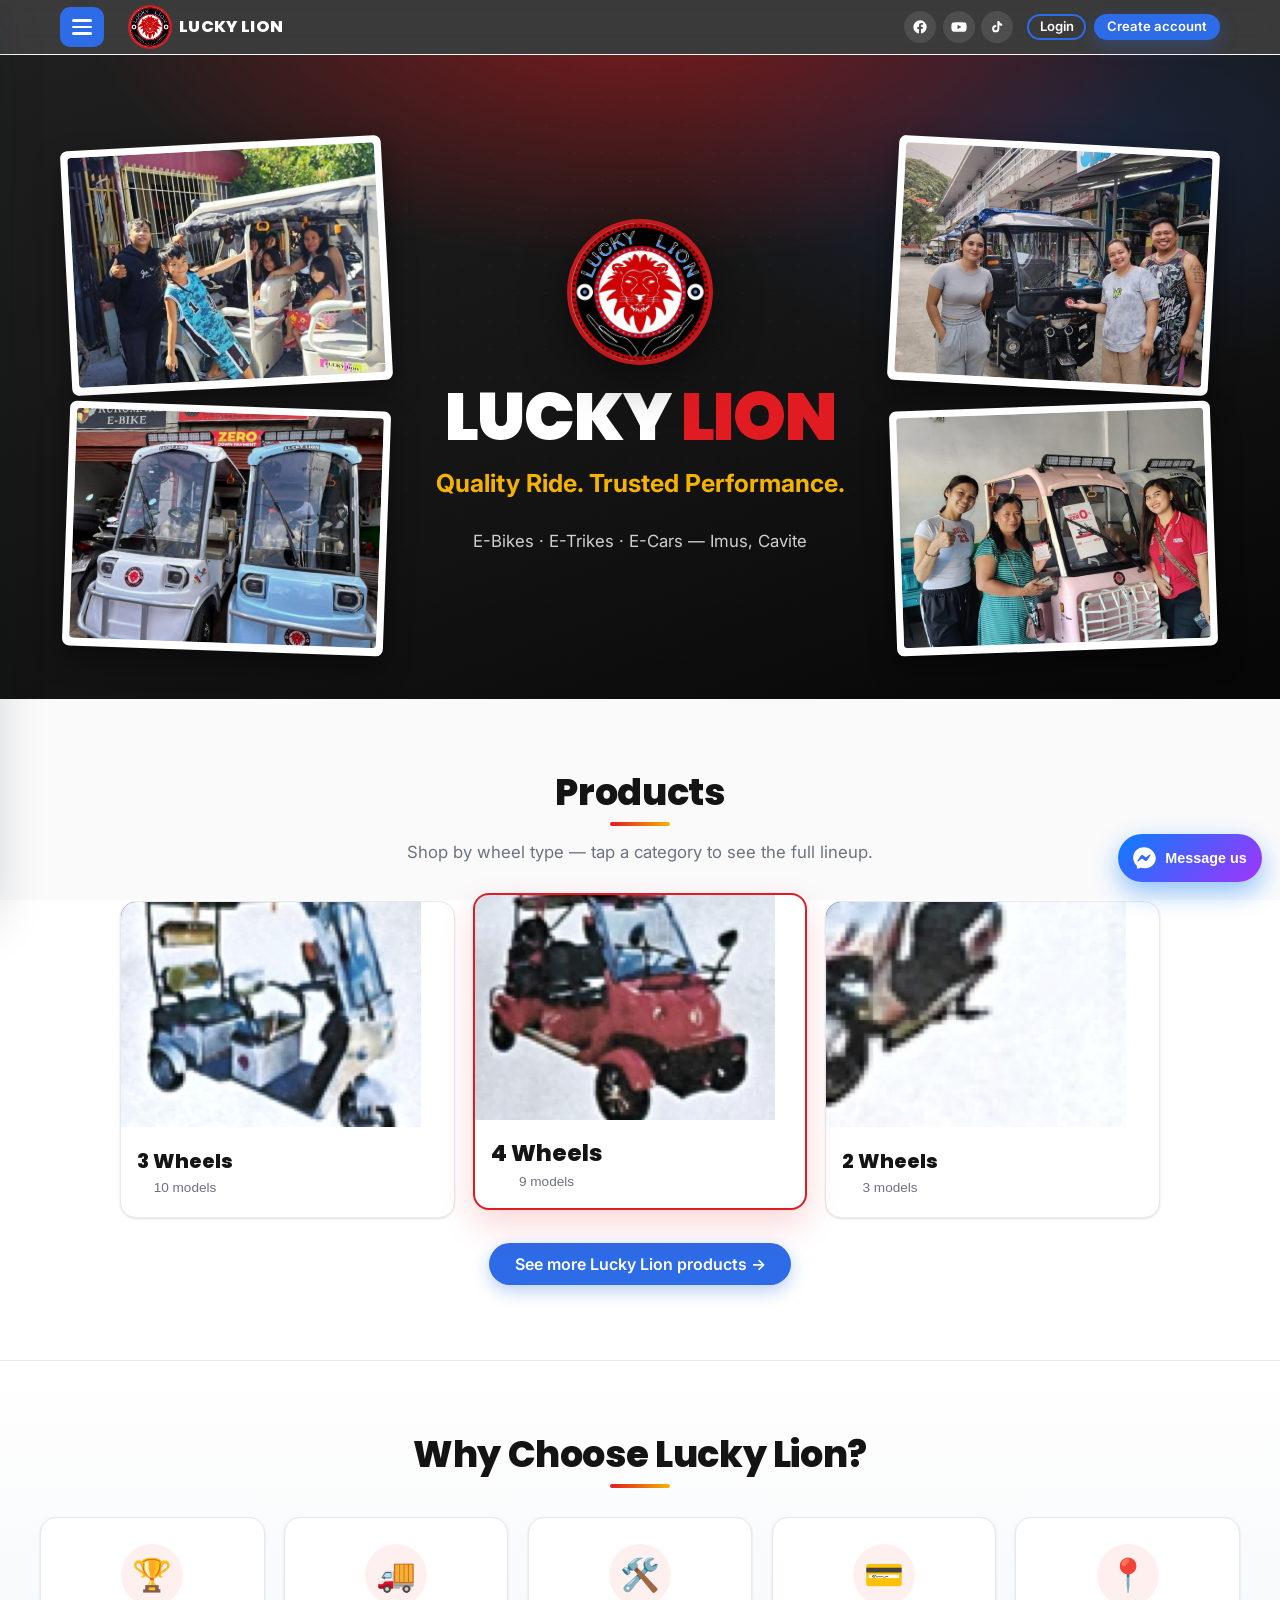
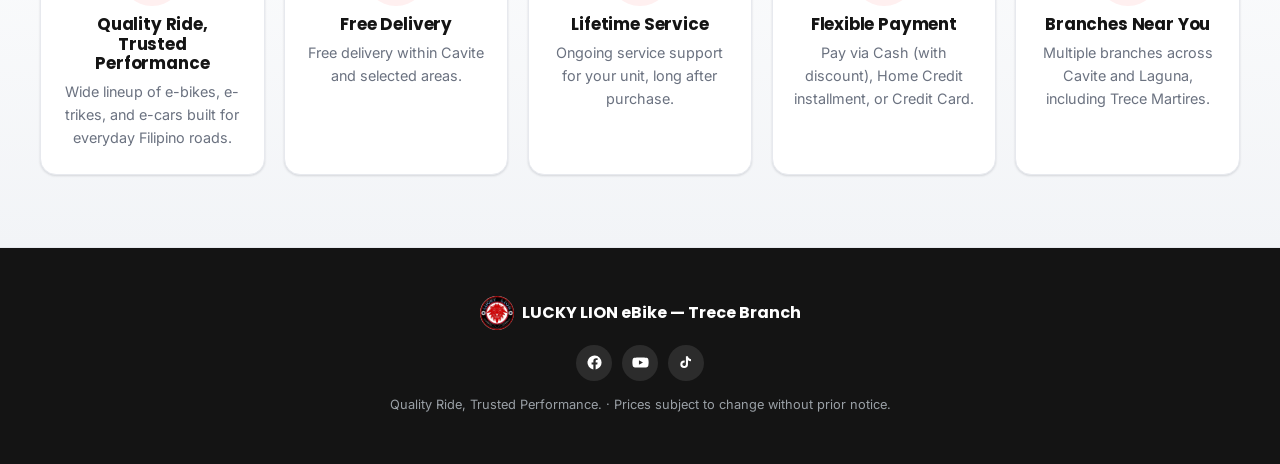
==== deploy/index.html @ f2bbac50 "Maintenance manual + palette recolor + repair calendar (post-2.0.2) Changes since v2.0.2: - Customer" ====
<!DOCTYPE html>
<html lang="en">
<head>
  <meta charset="UTF-8" />
  <meta name="viewport" content="width=device-width, initial-scale=1.0" />
  <title>Lucky Lion eBike</title>
  <meta name="description" content="Lucky Lion eBike — e-bikes, e-trikes, and e-cars across Cavite. Main branch: Buhay na Tubig, Imus. Quality Ride, Trusted Performance." />
  <meta name="theme-color" content="#141414" />
  <link rel="icon" href="assets/logo.jpg" />
  <link rel="preconnect" href="https://fonts.googleapis.com" />
  <link rel="preconnect" href="https://fonts.gstatic.com" crossorigin />
  <link href="https://fonts.googleapis.com/css2?family=Inter:wght@400;500;600;700&family=Poppins:wght@600;700;800;900&display=swap" rel="stylesheet" />
  <link rel="stylesheet" href="css/styles.css?v=20261108a" />
</head>
<body>
  <div id="themeDecor" aria-hidden="true"></div>

  <!-- sale/announcement ribbon — kept ABOVE the sticky header so it's never covered -->
  <div id="themeRibbon" class="theme-ribbon hidden" role="status"></div>

  <!-- ============ HEADER ============ -->
  <header class="site-header" id="siteHeader">
    <div class="header-inner">
      <!-- left: menu button opens the navigation sidebar (all nav + account live inside) -->
      <button class="hamburger drawer-btn" id="navDrawerBtn" aria-label="Open menu" aria-controls="publicDrawer" aria-expanded="false">
        <span></span><span></span><span></span>
        <span class="menu-badge hidden" id="memberMsgBadge" aria-hidden="true"></span>
      </button>

      <!-- brand -->
      <a href="#top" class="brand" aria-label="Lucky Lion home">
        <span class="logo-wrap"><img class="brand-mark" src="assets/logo.jpg" alt="Lucky Lion logo" /></span>
        <span class="brand-text" translate="no">LUCKY&nbsp;LION</span>
      </a>

      <!-- top-right: socials + (guest) Login/Create account + (member) bell + profile avatar -->
      <div class="nav-right">
        <div class="socials" id="hdrSocials"></div>
        <div class="hdr-auth guest-only" id="hdrAuth">
          <button class="btn btn-ghost btn-sm" id="loginBtn">Login</button>
          <button class="btn btn-primary btn-sm" id="signupBtn">Create account</button>
        </div>
        <div class="notif member-only" id="notifWrap">
          <button class="notif-btn" id="notifBell" aria-label="Notifications" aria-expanded="false">🔔<span class="notif-dot hidden" id="notifDot"></span></button>
          <div class="notif-panel hidden" id="notifPanel">
            <div class="notif-head">Notifications</div>
            <div class="notif-list" id="notifList"></div>
          </div>
        </div>
        <!-- customer profile avatar (shown when logged in) → My Profile / Log out -->
        <div class="member-menu member-only" id="memberAvatarMenu">
          <button class="avatar-btn" id="memberAvatarBtn" aria-label="Account menu" aria-expanded="false"><span class="avatar avatar-ph" id="memberAvatarImg">U</span></button>
          <div class="dropdown hidden" id="memberAvatarDropdown">
            <div class="dropdown-head" id="memberAvatarName">Member</div>
            <button data-panel="profile" id="avatarProfileBtn">🪪 My Profile</button>
            <button class="danger" id="logoutBtn">⏻ Log out</button>
          </div>
        </div>
      </div>
    </div>
  </header>

  <!-- ============ LEFT NAVIGATION SIDEBAR (all navigation lives here) ============ -->
  <div class="drawer-scrim hidden" id="publicScrim"></div>
  <aside class="drawer" id="publicDrawer" aria-label="Site menu" aria-hidden="true">
    <div class="drawer-top">
      <div class="drawer-user">
        <span class="logo-wrap"><img class="brand-mark" src="assets/logo.jpg" alt="" /></span>
        <div class="drawer-user-txt">
          <strong id="memberName">Lucky Lion</strong>
          <span id="drawerTagline">Quality Ride, Trusted Performance.</span>
        </div>
      </div>
      <button class="drawer-close" id="publicDrawerClose" aria-label="Close menu">Close</button>
    </div>
    <nav class="drawer-nav" aria-label="Site sections">
      <div class="drawer-group">Browse</div>
      <a class="drawer-link drawer-navlink" href="#store"><span class="di">🛒</span>Products</a>
      <a class="drawer-link drawer-navlink" data-cat="4-wheels" href="#products"><span class="di">🚗</span>4 Wheels</a>
      <a class="drawer-link drawer-navlink" data-cat="3-wheels" href="#products"><span class="di">🛺</span>3 Wheels</a>
      <a class="drawer-link drawer-navlink" data-cat="2-wheels" href="#products"><span class="di">🏍️</span>2 Wheels</a>
      <a class="drawer-link drawer-navlink" href="#about"><span class="di">ℹ️</span>About</a>
      <a class="drawer-link drawer-navlink" href="#location"><span class="di">📍</span>Location</a>

      <!-- shown when logged IN -->
      <div class="drawer-group member-only">My account</div>
      <button class="drawer-link member-only" id="memberDashBtn"><span class="di">🏠</span>Dashboard</button>
      <button class="drawer-link member-only" data-panel="profile"><span class="di">🪪</span>Profile</button>
      <button class="drawer-link member-only" data-panel="ebikes"><span class="di">🛵</span>My E-Bikes</button>
      <button class="drawer-link member-only" data-panel="messages"><span class="di">💬</span>Messages<span class="di-badge hidden" id="memberMsgBadge2"></span></button>
      <button class="drawer-link member-only" data-panel="maintenance"><span class="di">🔧</span>Maintenance</button>
      <button class="drawer-link member-only" data-panel="tips"><span class="di">💡</span>Tips</button>
      <button class="drawer-link member-only" data-panel="roadrules"><span class="di">🛑</span>Road Rules</button>
      <button class="drawer-link member-only" data-panel="schedule"><span class="di">🗓️</span>Schedule Repair</button>
    </nav>
  </aside>

  <main id="top">
    <!-- ============ HERO ============ -->
    <section class="hero" id="hero">
      <div class="hero-grid">
        <!-- left photo stack (desktop) -->
        <div class="hero-photos left" id="heroLeft" aria-hidden="true"></div>

        <div class="hero-center">
          <span class="logo-wrap hero-logo-wrap"><img class="hero-mark" src="assets/logo.jpg" alt="Lucky Lion eBike" /></span>
          <h1 class="hero-title" translate="no">LUCKY <span>LION</span></h1>
          <p class="hero-tagline" id="heroTagline">Quality Ride. Trusted Performance.</p>
          <p class="hero-sub">E-Bikes · E-Trikes · E-Cars — Imus, Cavite</p>
          <!-- single rotating photo (mobile only) -->
          <div class="hero-photos-mobile" id="heroMobile" aria-hidden="true"></div>
        </div>

        <!-- right photo stack (desktop) -->
        <div class="hero-photos right" id="heroRight" aria-hidden="true"></div>
      </div>
    </section>

    <!-- ============ STORE (homepage: 3 category tiles + see-more) ============ -->
    <section class="section" id="store">
      <h2 class="section-title">Products</h2>
      <p class="section-lead">Shop by wheel type — tap a category to see the full lineup.</p>
      <div id="storeGroups"><!-- 3 category tiles + See more, filled by app.js --></div>
    </section>

    <!-- ============ PRODUCTS LISTING (in-page page at #products) ============ -->
    <section class="section" id="productsView">
      <button class="view-back" id="productsBack" type="button"><span aria-hidden="true">←</span> Back to home</button>
      <h2 class="section-title">Our Products</h2>
      <p class="section-lead">The full Lucky Lion lineup. Tap any unit for photos, colours, and specs.</p>
      <div class="products-tabs" id="productsTabs"><!-- category tabs, filled by app.js --></div>
      <div id="productsGrid"><!-- filled by app.js --></div>
    </section>

    <!-- ============ PRODUCT DETAIL (dedicated per-unit page at #product/<id>) ============ -->
    <section class="section" id="productDetail">
      <button class="view-back" id="productDetailBack" type="button"><span aria-hidden="true">←</span> Back to products</button>
      <div id="productDetailBody"><!-- filled by app.js --></div>
    </section>

    <!-- ============ CUSTOMER DASHBOARD (in-page "page" at #account) ============ -->
    <section class="section" id="accountView">
      <button class="view-back" id="accountBack" type="button"><span aria-hidden="true">←</span> Browse products</button>
      <div id="accountBody"><!-- filled by app.js --></div>
    </section>

    <!-- ============ WHY CHOOSE US ============ -->
    <section class="section section-alt" id="why">
      <h2 class="section-title" id="whyHeading">Why Choose Lucky Lion?</h2>
      <div class="why-grid" id="whyGrid"><!-- filled by app.js --></div>
    </section>

    <!-- ============ ABOUT (in-page "page" at #about) ============ -->
    <section class="section" id="about">
      <button class="view-back" id="aboutBack" type="button"><span aria-hidden="true">←</span> Back to home</button>
      <h2 class="section-title" id="aboutHeading">About Lucky Lion eBike</h2>
      <p class="about-body" id="aboutBody"></p>
      <figure class="award">
        <img src="assets/about/award-world-class.jpg"
             alt="Lucky Lion receiving the World Class Philippines Award for Best E-Bike Marketing Company (2022): a gold trophy, achiever medal, and framed certificate."
             loading="lazy" />
        <figcaption>
          <span class="award-badge">🏆 Award-winning</span>
          <strong>World Class Philippines — Best E-Bike Marketing Company</strong>
          <span>Conferred to Lucky Lion by The World Class Philippines Awards Council at Okada Manila on 14 December 2022 — recognizing our success and achievements in the e-bike industry.</span>
        </figcaption>
      </figure>
    </section>

    <!-- ============ LOCATION (in-page "page" at #location) ============ -->
    <section class="section section-alt" id="location">
      <button class="view-back" id="locationBack" type="button"><span aria-hidden="true">←</span> Back to home</button>
      <h2 class="section-title">Our Locations</h2>
      <p class="section-lead">Visit any Lucky Lion branch across Cavite. Tap Call or Get directions for the branch nearest you.</p>
      <div id="locationList"><!-- filled by app.js --></div>
    </section>
  </main>

  <!-- ============ FOOTER ============ -->
  <footer class="site-footer">
    <div class="brand small" translate="no"><img src="assets/logo.jpg" alt="" /> LUCKY LION eBike — Trece Branch</div>
    <div class="footer-socials" id="footerSocials"></div>
    <p class="foot-note">Quality Ride, Trusted Performance. · Prices subject to change without prior notice.</p>
  </footer>

  <!-- floating Messenger button — opens an upward branch picker -->
  <div class="fab-msg-wrap" id="fabMsgWrap">
    <div class="fab-msg-menu hidden" id="fabMsgMenu" role="menu" aria-label="Message a branch">
      <div class="fab-msg-head">Message a branch</div>
      <div class="fab-msg-list" id="fabMsgList"><!-- filled by app.js --></div>
    </div>
    <button class="fab-messenger" id="fabMessenger" type="button" aria-haspopup="true" aria-expanded="false" aria-label="Message us on Messenger">
      <svg viewBox="0 0 24 24" aria-hidden="true"><path d="M12 2C6.36 2 2 6.13 2 11.7c0 2.91 1.19 5.44 3.14 7.19.16.14.26.35.27.57l.05 1.78c.02.57.6.94 1.12.71l1.99-.88c.17-.07.36-.09.54-.04 1.19.33 2.46.48 3.8.42 5.64 0 10-4.13 10-9.7C22 6.13 17.64 2 12 2Zm6 7.46-2.93 4.66c-.47.74-1.47.93-2.18.4l-2.33-1.75a.6.6 0 0 0-.72 0l-3.15 2.39c-.42.32-.97-.18-.69-.63l2.93-4.66c.47-.74 1.47-.93 2.18-.4l2.33 1.75c.21.16.51.16.72 0l3.15-2.39c.42-.32.97.18.69.63Z"/></svg>
      <span>Message us</span>
    </button>
  </div>

  <!-- ============ MODALS ============ -->
  <!-- login -->
  <div class="modal-backdrop hidden" id="loginModal">
    <div class="modal modal-sm" role="dialog" aria-modal="true">
      <button class="modal-close" data-close>&times;</button>
      <h3 class="modal-title">Member Login</h3>
      <p class="modal-note">New here? <a href="#" id="toSignupLink" class="link">Create an account</a>.</p>
      <form id="loginForm" class="form">
        <label>Username <input type="text" id="loginUser" autocomplete="username" required /></label>
        <label>Password <input type="password" id="loginPass" autocomplete="current-password" required /></label>
        <label class="checkbox chk-show"><input type="checkbox" id="loginShowPass" /> Show password</label>
        <div class="form-row">
          <label class="checkbox"><input type="checkbox" id="loginRemember" /> Remember me</label>
          <a href="#" id="forgotLink" class="link">Forgot password?</a>
        </div>
        <p class="form-error hidden" id="loginError"></p>
        <button type="submit" class="btn btn-primary full">Login</button>
      </form>
      <p class="demo-hint">Demo — customer: <code>user / user123</code> · staff: <code>staff / staff123</code> · admin: <code>admin / admin123</code></p>
    </div>
  </div>

  <!-- contact number picker -->
  <div class="modal-backdrop hidden" id="contactModal">
    <div class="modal modal-sm" role="dialog" aria-modal="true">
      <button class="modal-close" data-close>&times;</button>
      <h3 class="modal-title">📞 Contact Lucky Lion</h3>
      <p class="modal-note">Choose the line for your concern.</p>
      <div id="contactPickList" class="pick-list"></div>
    </div>
  </div>

  <!-- create account -->
  <div class="modal-backdrop hidden" id="signupModal">
    <div class="modal modal-sm" role="dialog" aria-modal="true">
      <button class="modal-close" data-close>&times;</button>
      <h3 class="modal-title">Create your account</h3>
      <p class="modal-note">Join to book repairs, track your e-bikes, and message the branch directly.</p>
      <form id="signupForm" class="form">
        <label>Full name <input name="name" autocomplete="name" required /></label>
        <label>Username <input name="username" autocomplete="username" required /></label>
        <label>Password <input name="password" type="password" autocomplete="new-password" required minlength="4" /></label>
        <label class="checkbox chk-show"><input type="checkbox" id="signupShowPass" /> Show password</label>
        <div class="grid2">
          <label>Phone <input name="phone" autocomplete="tel" /></label>
          <label>Email <input name="email" type="email" autocomplete="email" /></label>
        </div>
        <label>Address <input name="address" autocomplete="street-address" /></label>
        <label>Nearest branch <select name="branch" id="signupBranch" required>
          <option value="" selected disabled>— choose the branch nearest you —</option>
        </select></label>
        <p class="form-error hidden" id="signupError"></p>
        <button type="submit" class="btn btn-primary full">Create account</button>
      </form>
      <p class="demo-hint">Already have an account? <a href="#" id="toLoginLink" class="link">Log in</a></p>
    </div>
  </div>

  <!-- member panel (profile/etc.) -->
  <div class="modal-backdrop hidden" id="panelModal">
    <div class="modal" role="dialog" aria-modal="true">
      <button class="modal-close" data-close>&times;</button>
      <div id="panelBody"></div>
    </div>
  </div>

  <script src="js/config.js?v=20260827a"></script>
  <script src="js/branches.js?v=20260917g"></script>
  <script src="js/themes.js?v=20260827a"></script>
  <script src="js/store.js?v=20260827a"></script>
  <script src="js/api.js?v=20261012c"></script>
  <script src="js/app.js?v=20261108a"></script>
</body>
</html>
---- deploy/css/styles.css ----
/* ===========================================================
   Lucky Lion eBike — modern theme
   Palette from the real logo: red #E11B22 · black #141414 · blue #2E6BE6
   Fully responsive (mobile / tablet / desktop). Vanilla CSS, no build step.
   =========================================================== */
:root {
  --red: #e11b22;
  --red-dark: #b3141b;
  --red-soft: #fff0f0;
  /* blue (from the logo) = everyday interaction: secondary buttons, hovers, selected
     states, focus. Red stays for the brand, primary CTAs, SALE badges and destructive actions. */
  --accent: #2e6be6;
  --accent-dark: #1d52c4;
  --accent-soft: #eef3fe;
  --ink: #141414;
  --ink-2: #3a3a3a;
  --blue: #2e6be6;
  --gold: #f5b301;
  --paper: #ffffff;
  --bg: #fafafb;
  --mist: #f2f4f7;
  --line: #e7e9ee;
  --muted: #6b7280;

  --shadow-sm: 0 1px 2px rgba(16, 24, 40, .06), 0 1px 3px rgba(16, 24, 40, .08);
  --shadow: 0 8px 24px rgba(16, 24, 40, .10);
  --shadow-lg: 0 20px 48px rgba(16, 24, 40, .18);
  --ring: 0 0 0 3px rgba(46, 107, 230, .25);

  --r-sm: 10px; --r: 16px; --r-lg: 22px; --r-pill: 999px;
  --maxw: 1200px;
  --header-h: 54px;
  --font-body: "Inter", system-ui, -apple-system, "Segoe UI", Roboto, Arial, sans-serif;
  --font-head: "Poppins", var(--font-body);
  --ease: cubic-bezier(.4, 0, .2, 1);
}

* { box-sizing: border-box; }
html { scroll-behavior: smooth; scroll-padding-top: calc(var(--header-h) + 12px); -webkit-text-size-adjust: 100%; overflow-x: hidden; }
body {
  margin: 0; font-family: var(--font-body); color: var(--ink); background: transparent;
  line-height: 1.6; -webkit-font-smoothing: antialiased; overflow-x: hidden;
}
#themeDecor { position: fixed; inset: 0; z-index: -1; background: var(--bg); pointer-events: none; }
h1, h2, h3, h4 { font-family: var(--font-head); line-height: 1.15; margin: 0; letter-spacing: -.01em; }
a { color: inherit; text-decoration: none; }
img { max-width: 100%; display: block; }
.hidden { display: none !important; }
::selection { background: var(--red); color: #fff; }
/* hide scrollbars (removes the scrollbar "line" some mobile browsers overlay) */
html { scrollbar-width: none; -ms-overflow-style: none; }
::-webkit-scrollbar { width: 0; height: 0; background: transparent; }

/* ---------- buttons ---------- */
.btn {
  cursor: pointer; border: 0; border-radius: var(--r-pill);
  padding: .62rem 1.25rem; font-family: var(--font-body); font-weight: 600; font-size: .92rem;
  display: inline-flex; align-items: center; gap: .45rem; line-height: 1;
  transition: transform .12s var(--ease), box-shadow .18s var(--ease), background .18s var(--ease), color .18s var(--ease);
  white-space: nowrap;
}
.btn:active { transform: translateY(1px) scale(.99); }
.btn-primary { background: var(--accent); color: #fff; box-shadow: 0 6px 18px rgba(46, 107, 230, .32); }
.btn-primary:hover { background: var(--accent-dark); box-shadow: 0 10px 26px rgba(46, 107, 230, .4); transform: translateY(-1px); }
.btn-login { background: #fff; color: var(--ink); box-shadow: var(--shadow-sm); }
.btn-login:hover { background: #f3f4f6; }
.btn-ghost { background: transparent; color: var(--accent); box-shadow: inset 0 0 0 2px var(--accent); }
.btn-ghost:hover { background: var(--accent); color: #fff; }
.btn.full { width: 100%; justify-content: center; }
.btn-sm { padding: .38rem .8rem; font-size: .82rem; }
:focus-visible { outline: none; box-shadow: var(--ring); border-radius: 8px; }

/* ===========================================================
   HEADER
   =========================================================== */
.site-header {
  position: sticky; top: 0; z-index: 60;
  color: #fff; border-bottom: 1px solid rgba(255, 255, 255, .08);
}
/* Glass (tint + blur) lives on a pseudo-element, NOT on .site-header itself:
   a backdrop-filter on the header would make it the containing block for the
   fixed mobile account drawer, collapsing it to ~0 height. */
.site-header::before {
  content: ""; position: absolute; inset: 0; z-index: -1;
  background: rgba(17, 17, 17, .82);
  -webkit-backdrop-filter: saturate(160%) blur(12px);
  backdrop-filter: saturate(160%) blur(12px);
}
.header-inner {
  max-width: var(--maxw); margin: 0 auto; min-height: var(--header-h);
  display: flex; align-items: center; gap: 1.6rem;
  padding: 5px 1.25rem;
}
.nav-toggle {
  display: none; width: 42px; height: 40px; border: 0; border-radius: var(--r-sm);
  background: rgba(255, 255, 255, .1); cursor: pointer; padding: 0 11px; gap: 5px;
  flex-direction: column; align-items: center; justify-content: center;
}
.nav-toggle span { display: block; width: 20px; height: 2px; background: #fff; border-radius: 2px; transition: .25s var(--ease); }
.nav-toggle[aria-expanded="true"] span:nth-child(1) { transform: translateY(7px) rotate(45deg); }
.nav-toggle[aria-expanded="true"] span:nth-child(2) { opacity: 0; }
.nav-toggle[aria-expanded="true"] span:nth-child(3) { transform: translateY(-7px) rotate(-45deg); }

.nav-left { display: flex; gap: 1.5rem; align-items: center; flex: 1; justify-content: space-evenly; }
.nav-link {
  font-weight: 500; font-size: .94rem; color: #e5e7eb; padding: .35rem .15rem; position: relative;
}
.nav-link::after {
  content: ""; position: absolute; left: 0; right: 0; bottom: -2px; height: 2px;
  background: var(--accent); border-radius: 2px; transform: scaleX(0); transform-origin: left; transition: transform .2s var(--ease);
}
.nav-link:hover { color: #fff; }
.nav-link:hover::after { transform: scaleX(1); }
/* Store dropdown (desktop hover) */
.nav-item { position: relative; display: flex; align-items: center; }
.nav-caret { font-size: .7rem; opacity: .85; margin-left: .1rem; }
.nav-sub {
  position: absolute; top: 100%; left: -12px; min-width: 190px; z-index: 60;
  display: flex; flex-direction: column; gap: 2px; padding: .4rem;
  background: rgba(17, 17, 17, .98); -webkit-backdrop-filter: blur(12px); backdrop-filter: blur(12px);
  border: 1px solid rgba(255, 255, 255, .1); border-radius: 12px; box-shadow: var(--shadow-lg);
  opacity: 0; visibility: hidden; transform: translateY(6px); transition: opacity .18s var(--ease), transform .18s var(--ease);
}
.nav-item.has-sub:hover .nav-sub, .nav-item.has-sub:focus-within .nav-sub { opacity: 1; visibility: visible; transform: translateY(0); }
.nav-sublink { color: #e5e7eb; padding: .5rem .7rem; border-radius: 8px; font-size: .9rem; font-weight: 500; white-space: nowrap; }
.nav-sublink:hover { background: rgba(255, 255, 255, .09); color: #fff; }
.wheel-group { scroll-margin-top: 88px; }

.brand { display: flex; align-items: center; gap: .6rem; flex: none; }
.logo-wrap { position: relative; display: inline-block; line-height: 0; border-radius: 50%; }
.hero-logo-wrap { display: block; width: fit-content; margin: 0 auto 1.1rem; }
/* decorative bow sitting on top of the framed circle */
.theme-topper { position: absolute; top: -11px; left: 50%; transform: translateX(-50%); width: 28px; height: 18px; z-index: 4; pointer-events: none; filter: drop-shadow(0 1px 2px rgba(0, 0, 0, .35)); }
.theme-topper svg { display: block; width: 100%; height: 100%; }
.hero-logo-wrap .theme-topper { width: 54px; height: 34px; top: -20px; }
/* themed frame ring around the whole logo circle (only when a theme is active) */
body[data-theme] .logo-wrap { padding: 4px; box-shadow: 0 2px 10px rgba(0, 0, 0, .28); }
body[data-theme] .hero-logo-wrap { padding: 7px; }
body[data-theme] .brand-mark { box-shadow: 0 0 0 2px #fff; }
body[data-theme] .hero-mark { box-shadow: 0 0 0 3px #fff; }
body[data-theme="newyear"] .logo-wrap { background: repeating-conic-gradient(#1a2980 0 20deg, #26d0ce 20deg 40deg); }
body[data-theme="valentines"] .logo-wrap { background: repeating-conic-gradient(#e0245e 0 20deg, #ff9dc0 20deg 40deg); }
body[data-theme="easter"] .logo-wrap { background: conic-gradient(#a1c4fd, #c2e9fb, #e0c3fc, #ffd1e8, #a1c4fd); }
body[data-theme="summer"] .logo-wrap { background: repeating-conic-gradient(#ff8008 0 20deg, #ffd200 20deg 40deg); }
body[data-theme="mothers"] .logo-wrap { background: repeating-conic-gradient(#cc2b5e 0 20deg, #ff9a9e 20deg 40deg); }
body[data-theme="fathers"] .logo-wrap { background: repeating-conic-gradient(#283e51 0 20deg, #4b79a1 20deg 40deg); }
body[data-theme="backtoschool"] .logo-wrap { background: repeating-conic-gradient(#c0392b 0 20deg, #f5af19 20deg 40deg); }
body[data-theme="independence"] .logo-wrap { background: conic-gradient(#0038a8 0 33%, #ce1126 33% 66%, #fcd116 66% 100%); }
body[data-theme="halloween"] .logo-wrap { background: repeating-conic-gradient(#ff7518 0 18deg, #1a1a1a 18deg 36deg); }
body[data-theme="christmas"] .logo-wrap { background: repeating-conic-gradient(#c0392b 0 18deg, #fff 18deg 36deg, #146b3a 36deg 54deg, #fff 54deg 72deg); }
body[data-theme="yearend"] .logo-wrap { background: repeating-conic-gradient(#414345 0 20deg, #bdc3c7 20deg 40deg); }
.theme-ribbon { color: #fff; text-align: center; font-weight: 700; font-size: .85rem; padding: .5rem 1rem; letter-spacing: .3px; }

/* themed frame around the hero photo polaroids */
body[data-theme="newyear"] { --frame1: #1a2980; --frame2: #26d0ce; }
body[data-theme="valentines"] { --frame1: #e0245e; --frame2: #ff9dc0; }
body[data-theme="easter"] { --frame1: #8ec5fc; --frame2: #e0c3fc; }
body[data-theme="summer"] { --frame1: #ff8008; --frame2: #ffd200; }
body[data-theme="mothers"] { --frame1: #cc2b5e; --frame2: #ff9a9e; }
body[data-theme="fathers"] { --frame1: #283e51; --frame2: #4b79a1; }
body[data-theme="backtoschool"] { --frame1: #c0392b; --frame2: #f5af19; }
body[data-theme="independence"] { --frame1: #0038a8; --frame2: #ce1126; }
body[data-theme="halloween"] { --frame1: #ff7518; --frame2: #1a1a1a; }
body[data-theme="christmas"] { --frame1: #c0392b; --frame2: #146b3a; }
body[data-theme="yearend"] { --frame1: #414345; --frame2: #bdc3c7; }
body[data-theme] .polaroid { box-shadow: 0 0 0 3px var(--frame1, #fff), 0 0 0 6px var(--frame2, transparent), 0 12px 28px rgba(0, 0, 0, .4); }

/* falling festive particles in the hero */
.hero-fall { position: absolute; inset: 0; overflow: hidden; pointer-events: none; z-index: 0; }
.hero-fall span { position: absolute; top: -10%; animation: heroFall linear infinite; will-change: transform; }
@keyframes heroFall { to { transform: translateY(720px) rotate(360deg); } }
@media (prefers-reduced-motion: reduce) { .hero-fall { display: none; } }

/* bottom scenery silhouette (trees / palms) per theme, grounded on a soft snow glow */
.hero-silhouette { position: absolute; left: 0; right: 0; bottom: 0; height: clamp(90px, 13vh, 150px); background-repeat: repeat-x; background-position: bottom center; background-size: auto 100%; opacity: .32; pointer-events: none; z-index: 0; }
.hero-silhouette::after { content: ""; position: absolute; left: 0; right: 0; bottom: 0; height: 40%; background: linear-gradient(to top, rgba(255, 255, 255, .22), transparent); }
.brand-mark { width: 40px; height: 40px; border-radius: 50%; object-fit: cover; box-shadow: 0 0 0 2px rgba(225, 27, 34, .9); }
.brand-text { font-family: var(--font-head); font-weight: 800; letter-spacing: .3px; font-size: 1.02rem; display: flex; flex-direction: column; line-height: 1; }
.brand-text small { font-weight: 600; color: var(--red); letter-spacing: 3px; font-size: .6rem; margin-top: 2px; }

.nav-right { display: flex; align-items: center; gap: .85rem; margin-left: auto; }
.hdr-info { display: flex; flex-direction: row; align-items: center; gap: .95rem; font-size: .8rem; }
.hdr-info > * + *::before {
  content: ""; position: absolute; left: -.5rem; top: 50%; transform: translateY(-50%);
  width: 1px; height: 13px; background: rgba(255, 255, 255, .22);
}
.hdr-info > * { position: relative; }
.hdr-phone { font-weight: 700; color: #fff; white-space: nowrap; display: inline-flex; align-items: center; gap: .3rem; }
.hdr-phone svg { width: 13px; height: 13px; fill: currentColor; flex: none; }
.hdr-mini { color: #cbd5e1; white-space: nowrap; }
.hdr-mini:hover { color: #fff; }
.socials { display: flex; gap: .4rem; }
.socials a { width: 32px; height: 32px; border-radius: 50%; display: grid; place-items: center; background: rgba(255, 255, 255, .1); color: #fff; transition: .2s var(--ease); }
.socials a:hover { background: var(--accent); transform: translateY(-2px); }
.socials svg { width: 16px; height: 16px; fill: currentColor; }

/* member menu */
.member-menu, .guest-menu { position: relative; }
.hamburger { width: 44px; height: 40px; border-radius: var(--r-sm); border: 0; cursor: pointer; background: var(--accent); display: grid; gap: 4px; place-content: center; }
.hamburger span { display: block; width: 20px; height: 2.5px; background: #fff; border-radius: 2px; }
.dropdown {
  position: absolute; right: 0; top: 50px; width: 230px; background: #fff; color: var(--ink);
  border-radius: var(--r); overflow: hidden; box-shadow: var(--shadow-lg); border: 1px solid var(--line);
  animation: pop .16s var(--ease);
}
@keyframes pop { from { opacity: 0; transform: translateY(-6px); } }
.dropdown-head { padding: .8rem 1rem; font-weight: 700; background: var(--ink); color: #fff; font-size: .85rem; }
.dropdown button { display: block; width: 100%; text-align: left; padding: .78rem 1rem; border: 0; background: #fff; cursor: pointer; font: inherit; font-size: .92rem; border-bottom: 1px solid var(--line); transition: .15s var(--ease); }
.dropdown button:last-child { border-bottom: 0; }
.dropdown button:hover { background: var(--mist); color: var(--accent); padding-left: 1.25rem; }
.dropdown button.danger { color: var(--red); font-weight: 600; }
/* Browse links shown inside the account dropdown (all widths now — the tile grid) */
.dropdown-nav { display: block; background: #fff; border-bottom: 2px solid var(--line); }
.drawer-navlink { display: block; padding: .78rem 1rem; color: var(--ink); font-weight: 600; font-size: .92rem; border-bottom: 1px solid var(--line); transition: .15s var(--ease); }
.drawer-navlink:hover { background: var(--mist); color: var(--accent); padding-left: 1.25rem; }
.drawer-sublink { padding-left: 1.9rem; font-weight: 500; font-size: .88rem; color: var(--muted); }
.drawer-sublink:hover { padding-left: 2.1rem; }
/* Account-menu tiles: base (desktop) = plain inline icon before a list-row label.
   Section headers hidden on desktop; the grid/tile look is applied only ≤900px below. */
.menu-sec-h { display: none; }
.mi { display: inline-block; margin-right: .55rem; }
/* Mobile: the account menu is a full-height panel that slides in from the right edge */
@media (max-width: 900px) {
  #guestDropdown, #memberDropdown {
    position: fixed; top: var(--header-h); right: 0; bottom: 0; left: auto;
    width: min(82vw, 320px); max-width: 320px; min-width: 0; border-radius: 0;
    overflow-y: auto; box-shadow: -12px 0 34px rgba(0, 0, 0, .32); z-index: 70;
  }
  #guestDropdown:not(.hidden), #memberDropdown:not(.hidden) { animation: drawerInRight .26s var(--ease); }
}
@keyframes drawerInRight { from { transform: translateX(100%); } to { transform: none; } }

/* ===== Burger menus as grouped icon-tile grids (public + staff drawer), ALL widths ===== */
/* section header inside the account drawer / dropdown */
.menu-sec-h {
  display: block; font-size: .68rem; letter-spacing: .14em; text-transform: uppercase;
  color: var(--muted); font-weight: 700; padding: .9rem 1rem .35rem;
}
.menu-grid { display: grid; grid-template-columns: repeat(auto-fill, minmax(90px, 1fr)); gap: .45rem; padding: 0 .6rem .55rem; }
/* each nav link / account button becomes a centered icon tile */
.menu-grid > .mtile {
  position: relative; display: flex; flex-direction: column; align-items: center; justify-content: flex-start;
  gap: .28rem; width: auto; text-align: center; padding: .72rem .35rem; border: 1px solid var(--line);
  border-bottom: 1px solid var(--line); border-radius: var(--r-sm); background: #fff; color: var(--ink);
  font-weight: 600; font-size: .77rem; line-height: 1.15; box-shadow: var(--shadow-sm);
}
.menu-grid > .mtile:hover { background: var(--accent); border-color: var(--accent); color: #fff; padding-left: .35rem; }
.menu-grid > .mtile .mi { display: block; margin: 0; font-size: 1.35rem; }
.menu-grid > .mtile .menu-badge.inline { position: absolute; top: 5px; right: 5px; margin: 0; }
/* full-width Log out row below the last grid */
.mtile-wide {
  display: flex; align-items: center; justify-content: center; gap: .55rem; width: calc(100% - 1.2rem);
  margin: .1rem .6rem .8rem; padding: .72rem .9rem; border: 1px solid var(--line); border-radius: var(--r-sm);
  background: #fff; font-weight: 700; font-size: .9rem;
}
.mtile-wide .mi { display: inline-block; margin: 0; font-size: 1.1rem; }
.mtile.danger { color: var(--red); }
.mtile-wide.danger:hover { background: var(--red); color: #fff; border-color: var(--red); }

/* Side-drawers (staff/admin portal + public site) → tile grid (group headers span the row) */
#staffDrawer .drawer-nav, #publicDrawer .drawer-nav { display: grid; grid-template-columns: repeat(auto-fill, minmax(90px, 1fr)); gap: .45rem; padding: .6rem; align-content: start; }
#staffDrawer .drawer-group, #publicDrawer .drawer-group { grid-column: 1 / -1; padding: .7rem .25rem .1rem; }
#staffDrawer .drawer-link, #publicDrawer .drawer-link {
  position: relative; flex-direction: column; align-items: center; justify-content: flex-start; gap: .28rem;
  text-align: center; padding: .72rem .3rem; border: 1px solid var(--line); border-left: 1px solid var(--line);
  border-radius: var(--r-sm); background: #fff; font-size: .73rem; font-weight: 600; line-height: 1.15; box-shadow: var(--shadow-sm);
}
#staffDrawer .drawer-link:hover, #publicDrawer .drawer-link:hover { background: var(--mist); }
#staffDrawer .drawer-link.is-active, #publicDrawer .drawer-link.is-active { border-color: var(--accent); background: var(--accent-soft); color: var(--accent); }
#staffDrawer .drawer-link .di, #publicDrawer .drawer-link .di { width: auto; font-size: 1.4rem; }
#staffDrawer .drawer-link .di-badge, #publicDrawer .drawer-link .di-badge,
#staffDrawer .drawer-link .di-ext, #publicDrawer .drawer-link .di-ext { position: absolute; top: 4px; right: 5px; margin: 0; }

/* Desktop (>900px): the public account dropdown stays an anchored box, but wide enough for the
   tile grid and scrollable if the Browse + account tiles run tall. */
@media (min-width: 901px) {
  #guestDropdown, #memberDropdown { width: 300px; max-height: calc(100vh - 70px); overflow: hidden auto; }
}

/* ===========================================================
   HERO
   =========================================================== */
.hero {
  position: relative; text-align: center; color: #fff; padding: clamp(3rem, 8vw, 5.5rem) 1.25rem clamp(1.8rem, 4vw, 3rem);
  background:
    radial-gradient(900px 420px at 50% -8%, rgba(225, 27, 34, .5), transparent 62%),
    radial-gradient(700px 380px at 85% 15%, rgba(46, 107, 230, .18), transparent 60%),
    linear-gradient(160deg, #1f1f1f 0%, #141414 55%, #060606 100%);
  overflow: hidden;
}
.hero::before {
  content: ""; position: absolute; inset: 0;
  background-image: radial-gradient(rgba(255, 255, 255, .05) 1.2px, transparent 1.3px);
  background-size: 28px 28px; opacity: .6; mask-image: radial-gradient(circle at 50% 30%, #000, transparent 75%);
}
.hero::after { content: ""; position: absolute; inset: 0; background-image: var(--hero-motif, none); background-repeat: repeat; pointer-events: none; z-index: 0; }
.hero > * { position: relative; z-index: 1; }

/* hero 3-column layout: photos | center | photos */
.hero-grid { max-width: var(--maxw); margin: 0 auto; display: grid; grid-template-columns: 1fr auto 1fr; align-items: center; gap: clamp(1rem, 4vw, 3rem); }
.hero-center { text-align: center; }
.hero-photos { display: flex; flex-direction: column; gap: 1.1rem; }
.hero-photos.left { align-items: flex-end; }
.hero-photos.right { align-items: flex-start; }

/* polaroid frame */
.polaroid { background: #fff; padding: 7px 7px 8px; border-radius: 7px; box-shadow: 0 12px 28px rgba(0, 0, 0, .4); transform: rotate(var(--tilt, -2deg)); transition: transform .25s var(--ease); }
.polaroid:hover { transform: rotate(0) scale(1.04); z-index: 3; }
.polaroid .frame { width: clamp(180px, 24vw, 340px); aspect-ratio: 4 / 3; border-radius: 4px; overflow: hidden; position: relative; background: #e9ebf0; }
.polaroid .frame img { position: absolute; inset: 0; width: 100%; height: 100%; object-fit: cover; opacity: 1; transition: opacity .7s var(--ease); }
.polaroid .frame img.fading { opacity: 0; }
.hero-photos-mobile { display: none; }
.hero-photos-mobile .polaroid { margin: 0; --tilt: -1.5deg; }
.hero-photos-mobile .polaroid .frame { width: min(78vw, 300px); }
.hero-mobile-wrap { position: relative; display: flex; justify-content: center; margin-top: 1.3rem; }
.hero-nav { position: absolute; top: 50%; transform: translateY(-50%); width: 42px; height: 42px; border-radius: 50%; border: 0; background: rgba(0, 0, 0, .38); color: #fff; font-size: 1.7rem; line-height: 1; display: grid; place-items: center; cursor: pointer; z-index: 4; -webkit-backdrop-filter: blur(2px); backdrop-filter: blur(2px); }
.hero-nav:hover, .hero-nav:active { background: rgba(225, 27, 34, .78); }
.hero-nav.prev { left: 4%; }
.hero-nav.next { right: 4%; }
.hero-dots { display: flex; gap: 6px; justify-content: center; margin-top: .7rem; }
.hero-dots i { width: 6px; height: 6px; border-radius: 50%; background: rgba(255, 255, 255, .35); }
.hero-dots i.on { background: var(--red); }

.hero-mark { width: clamp(96px, 22vw, 138px); aspect-ratio: 1; display: block; border-radius: 50%; box-shadow: 0 0 0 4px rgba(225, 27, 34, .85), 0 16px 48px rgba(0, 0, 0, .55); }
@keyframes floaty { 50% { transform: translateY(-8px); } }
.hero-title { font-family: var(--font-head); font-size: clamp(2.1rem, 7vw, 4.2rem); font-weight: 900; letter-spacing: -.02em; }
.hero-title span { color: var(--red); }
.hero-tagline { font-size: clamp(1.05rem, 3vw, 1.55rem); color: var(--gold); font-weight: 700; margin-top: .5rem; }
.hero-sub { color: #cfcfcf; margin-top: .35rem; font-size: clamp(.9rem, 2.4vw, 1.05rem); }
.hero-cta { margin-top: 1.7rem; }
/* mobile: drop the side stacks, show one rotating photo below the logo */
@media (max-width: 860px) {
  .hero-grid { grid-template-columns: 1fr; }
  .hero-photos.left, .hero-photos.right { display: none; }
  .hero-photos-mobile { display: block; }
}

/* ===========================================================
   SECTIONS
   =========================================================== */
.section { max-width: var(--maxw); margin: 0 auto; padding: clamp(2.6rem, 6vw, 4.5rem) 1.25rem; }
.section-alt { max-width: none; background: linear-gradient(180deg, #fff, var(--mist)); border-top: 1px solid var(--line); border-bottom: 1px solid var(--line); }
.section-alt > * { max-width: var(--maxw); margin-left: auto; margin-right: auto; }
.section-title { font-size: clamp(1.55rem, 4vw, 2.3rem); font-weight: 800; text-align: center; position: relative; padding-bottom: .8rem; margin-bottom: 1.8rem; }
.section-title::after { content: ""; position: absolute; left: 50%; bottom: 0; transform: translateX(-50%); width: 60px; height: 4px; border-radius: 4px; background: linear-gradient(90deg, var(--red), var(--gold)); }
.section-lead { text-align: center; color: var(--muted); margin: -1rem auto 2.2rem; max-width: 640px; font-size: clamp(.95rem, 2.4vw, 1.05rem); }
/* empty-state note (no negative top margin, so it never clips under a search box / preceding element) */
.empty-note { text-align: center; color: var(--muted); margin: .5rem 0 0; padding: 1rem .5rem; font-size: .95rem; }

/* ---------- store ---------- */
.wheel-group { margin-bottom: clamp(2rem, 5vw, 3rem); }
.wheel-group.group-highlight { background: #fff8f8; border: 1px solid #f3d6d9; border-radius: var(--r-lg); padding: 1.1rem 1.1rem .4rem; }
.wheel-head { display: flex; align-items: center; gap: .7rem; margin-bottom: 1.2rem; font-family: var(--font-head); font-size: clamp(1.1rem, 3vw, 1.35rem); font-weight: 700; }
.wheel-head .pill { background: var(--ink); color: #fff; border-radius: var(--r-pill); font-size: .7rem; padding: .25rem .75rem; font-weight: 600; letter-spacing: .3px; }
.model-grid { display: grid; grid-template-columns: repeat(auto-fill, minmax(230px, 1fr)); gap: clamp(.9rem, 2.4vw, 1.3rem); }
.model-card { background: #fff; border: 1px solid var(--line); border-radius: var(--r); overflow: hidden; cursor: pointer; text-align: left; padding: 0; box-shadow: var(--shadow-sm); transition: transform .16s var(--ease), box-shadow .2s var(--ease), border-color .2s var(--ease); }
.model-card:hover { transform: translateY(-6px); box-shadow: var(--shadow-lg); border-color: rgba(225, 27, 34, .5); }
.model-thumb { aspect-ratio: 4 / 3; display: grid; place-items: center; color: #fff; position: relative; background: radial-gradient(120% 120% at 30% 20%, #333 0%, var(--ink) 70%); }
.model-thumb .ph-mark { width: 48%; opacity: .95; transition: transform .3s var(--ease); }
.model-card:hover .ph-mark { transform: scale(1.08) rotate(-2deg); }
.model-photo { position: absolute; inset: 0; width: 100%; height: 100%; object-fit: cover; z-index: 1; transition: transform .3s var(--ease); }
.model-card:hover .model-photo { transform: scale(1.05); }

/* model gallery (modal) */
.gallery { display: flex; flex-direction: column; gap: .6rem; }
.gallery-main { border-radius: var(--r); overflow: hidden; aspect-ratio: 4/3; background: var(--mist); }
.gallery-main img { width: 100%; height: 100%; object-fit: cover; }
.gallery-thumbs { display: flex; gap: .5rem; flex-wrap: wrap; }
.gthumb { width: 62px; height: 52px; border-radius: 8px; overflow: hidden; border: 2px solid transparent; padding: 0; cursor: pointer; background: var(--mist); }
.gthumb img { width: 100%; height: 100%; object-fit: cover; }
.gthumb.active { border-color: var(--accent); }
/* gallery prev/next + counter (customer model viewer) */
.gallery-main { position: relative; }
.gal-nav { position: absolute; top: 50%; transform: translateY(-50%); width: 38px; height: 38px; border-radius: 50%; border: 0; background: rgba(0, 0, 0, .42); color: #fff; font-size: 1.6rem; line-height: 1; display: grid; place-items: center; cursor: pointer; z-index: 2; -webkit-backdrop-filter: blur(2px); backdrop-filter: blur(2px); transition: background .18s var(--ease); }
.gal-nav:hover { background: rgba(225, 27, 34, .82); }
.gal-nav.prev { left: 8px; }
.gal-nav.next { right: 8px; }
.gal-count { position: absolute; bottom: 8px; right: 10px; background: rgba(0, 0, 0, .55); color: #fff; font-size: .72rem; font-weight: 600; padding: .12rem .55rem; border-radius: var(--r-pill); z-index: 2; }
.gallery-thumbs { flex-wrap: nowrap; overflow-x: auto; padding-bottom: .25rem; scrollbar-width: thin; }
.gallery-thumbs .gthumb { flex: 0 0 auto; }
/* colour variant picker (customer model modal) */
.variant-picker { margin: 0 0 .9rem; }
.variant-label { font-size: .9rem; margin-bottom: .45rem; }
.variant-stock { font-weight: 700; font-size: .82rem; padding: .12rem .55rem; border-radius: 999px; margin-left: .35rem; }
.variant-stock.ok { background: rgba(22, 163, 74, .14); color: #16a34a; }
.variant-stock.out { background: rgba(225, 27, 34, .12); color: var(--red); }
.swatches { display: flex; flex-wrap: wrap; gap: .55rem; }
.swatch { width: 34px; height: 34px; border-radius: 50%; padding: 0; border: 2px solid var(--line); background: none; cursor: pointer; display: grid; place-items: center; transition: transform .12s var(--ease), border-color .12s var(--ease); }
.swatch .dot { width: 22px; height: 22px; border-radius: 50%; background: var(--sw, #888); box-shadow: inset 0 0 0 1px rgba(0, 0, 0, .12); }
.swatch:hover { transform: translateY(-1px); }
.swatch.active { border-color: var(--accent); box-shadow: 0 0 0 2px rgba(46, 107, 230, .25); }
.swatch.sold { opacity: .5; }
.swatch.sold .dot { position: relative; }
.swatch.sold .dot::after { content: ""; position: absolute; inset: 50% -3px auto -3px; height: 2px; background: var(--red); transform: rotate(-45deg); }
/* staff: per-model photo manager */
.mp-block { margin: .3rem 0 1rem; }
.mp-head { display: flex; align-items: center; justify-content: space-between; gap: .6rem; }
.mp-hint { color: var(--muted); font-size: .78rem; margin: .3rem 0 .6rem; }
.mp-grid { grid-template-columns: repeat(auto-fill, minmax(94px, 1fr)); gap: .55rem; }
.mp-grid .tagdefault { text-transform: uppercase; letter-spacing: .3px; }
.mp-grid .photo-item { cursor: grab; touch-action: none; -webkit-user-select: none; user-select: none; transition: transform .12s var(--ease), box-shadow .12s var(--ease); }
.mp-grid .photo-item img { pointer-events: none; }
.mp-grid .photo-item.dragging { cursor: grabbing; opacity: .85; transform: scale(1.05); box-shadow: var(--shadow-lg); z-index: 3; }
.model-thumb .ph-tag { position: absolute; top: 10px; left: 10px; background: var(--red); font-size: .62rem; padding: .2rem .55rem; border-radius: var(--r-pill); font-weight: 700; letter-spacing: .3px; }
.model-body { padding: .9rem 1rem 1.1rem; text-align: center; }
.model-name { font-family: var(--font-head); font-weight: 700; font-size: 1.02rem; }
.model-meta { color: var(--muted); font-size: .82rem; margin-top: .25rem; }
.model-price { color: var(--red); font-weight: 800; font-size: 1.12rem; margin-top: .6rem; font-family: var(--font-head); }

/* ---------- homepage: 3 category tiles (shop by wheel type) ---------- */
.cat-tiles { display: grid; grid-template-columns: repeat(3, 1fr); gap: 1.1rem; align-items: stretch; max-width: 1040px; margin: 0 auto; }
.cat-tile { display: flex; flex-direction: column; background: #fff; border: 1px solid var(--line); border-radius: var(--r); overflow: hidden; cursor: pointer; padding: 0; text-align: center; box-shadow: var(--shadow-sm); transition: transform .18s var(--ease), box-shadow .2s var(--ease), border-color .2s var(--ease); }
.cat-tile:hover { transform: translateY(-6px); box-shadow: var(--shadow-lg); border-color: rgba(225, 27, 34, .5); }
.cat-tile .ct-thumb { aspect-ratio: 4 / 3; display: grid; place-items: center; color: #fff; position: relative; background: radial-gradient(120% 120% at 30% 20%, #333 0%, var(--ink) 70%); }
.cat-tile .ct-thumb .ph-mark { width: 46%; opacity: .95; }
.cat-tile .ct-photo { position: absolute; inset: 0; width: 100%; height: 100%; object-fit: cover; z-index: 1; }
.cat-tile .ct-body { padding: 1rem 1rem 1.2rem; display: flex; flex-direction: column; gap: .2rem; flex: 1; justify-content: center; }
.cat-tile .ct-name { font-family: var(--font-head); font-weight: 800; font-size: 1.25rem; color: var(--ink); }
.cat-tile .ct-count { color: var(--muted); font-size: .85rem; }
.cat-tile .ct-go { margin-top: .5rem; color: var(--red); font-weight: 700; font-size: .88rem; }
/* center tile (4 Wheels) is the emphasized flagship */
.cat-tile.feature { border: 2px solid var(--red); box-shadow: 0 14px 34px rgba(225, 27, 34, .18); transform: translateY(-8px); }
.cat-tile.feature:hover { transform: translateY(-12px); }
.cat-tile.feature .ct-name { font-size: 1.45rem; }
.store-more { text-align: center; margin: 1.6rem 0 .2rem; }
.see-more-products { font-size: 1rem; padding: .8rem 1.6rem; }
@media (max-width: 720px) {
  .cat-tiles { grid-template-columns: 1fr; max-width: 460px; }
  .cat-tile.feature { order: -1; transform: none; }  /* 4 Wheels first on phones */
  .cat-tile.feature:hover { transform: translateY(-6px); }
}

/* ---------- Products page (#products): NWOW-style tabbed grid ---------- */
.products-tabs { display: flex; flex-wrap: wrap; gap: .5rem; justify-content: center; margin: 0 0 1.6rem; }
.products-cat { margin-bottom: 2rem; }
.products-cat-title { font-family: var(--font-head); font-size: 1.15rem; font-weight: 800; margin: 0 0 .8rem; color: var(--ink); display: flex; align-items: center; gap: .5rem; }
.products-foot { text-align: center; margin-top: 1.4rem; }

/* badges + sale pricing */
.badge {
  position: relative; overflow: hidden; display: inline-flex; align-items: center; gap: .22rem;
  font-size: .62rem; font-weight: 800; letter-spacing: .5px; padding: .22rem .55rem; border-radius: var(--r-pill);
  color: #fff; vertical-align: middle; line-height: 1; text-shadow: 0 1px 1px rgba(0, 0, 0, .18);
  box-shadow: 0 2px 6px rgba(0, 0, 0, .2);
}
.badge-ic { font-size: .78em; line-height: 1; filter: drop-shadow(0 1px 1px rgba(0, 0, 0, .25)); }
.badge-new { background: linear-gradient(135deg, #3b86ff, #1f5fd0); }
.badge-sale { background: linear-gradient(135deg, #ff6a3d 0%, #e11b22 55%, #c00d14 100%); animation: badgePulse 1.9s ease-in-out infinite; }
/* glossy shine sweep on the vibrant badges (Messenger-like) */
.badge-sale::after, .badge-new::after {
  content: ""; position: absolute; inset: 0;
  background: linear-gradient(115deg, transparent 30%, rgba(255, 255, 255, .55) 48%, transparent 66%);
  transform: translateX(-130%); animation: badgeShine 3s ease-in-out infinite;
}
.badge-new::after { animation-delay: .8s; }
.badge-sale .badge-ic { animation: fireFlicker 1.1s ease-in-out infinite; transform-origin: 50% 90%; }
@keyframes badgePulse {
  0%, 100% { box-shadow: 0 0 0 0 rgba(225, 27, 34, .5), 0 2px 6px rgba(0, 0, 0, .22); }
  55% { box-shadow: 0 0 0 5px rgba(225, 27, 34, 0), 0 3px 9px rgba(0, 0, 0, .26); }
}
@keyframes badgeShine { 0% { transform: translateX(-130%); } 55%, 100% { transform: translateX(130%); } }
@keyframes fireFlicker { 0%, 100% { transform: scale(1) rotate(-3deg); } 50% { transform: scale(1.16) rotate(3deg); } }
@media (prefers-reduced-motion: reduce) {
  .badge-sale { animation: none; }
  .badge-sale::after, .badge-new::after, .badge-sale .badge-ic { animation: none; }
  .badge-sale::after, .badge-new::after { display: none; }
}
.card-badges { position: absolute; top: 8px; right: 8px; display: flex; gap: .3rem; z-index: 2; }
.price-was { text-decoration: line-through; color: var(--muted); font-weight: 600; font-size: .82em; margin-right: .35rem; }
.sale-box { margin-top: .9rem; border: 1px solid #f2c9cc; background: #fff5f5; border-radius: var(--r-sm); padding: .6rem .85rem; }
.sale-box .spec-table { margin-top: .2rem; }
.sale-head { font-weight: 700; color: var(--red); font-size: .9rem; }
.grid3 { display: grid; grid-template-columns: 1fr 1fr 1fr; gap: .6rem; }
@media (max-width: 560px) { .grid3 { grid-template-columns: 1fr; } }
.row-actions { display: flex; gap: .5rem; flex-wrap: wrap; align-items: center; }
/* danger (delete) buttons in the models manager */
.btn.btn-ghost.danger { color: var(--red); border-color: color-mix(in srgb, var(--red) 45%, var(--line)); }
.btn.btn-ghost.danger:hover { background: var(--red); border-color: var(--red); color: #fff; }
/* soft-deleted models: restorable list under the manager */
.deleted-models { margin-top: 1rem; border: 1px dashed var(--line); border-radius: var(--r-sm); background: var(--mist); }
.deleted-models > summary { cursor: pointer; padding: .7rem .9rem; font-weight: 600; color: var(--muted); list-style: none; }
.deleted-models > summary::-webkit-details-marker { display: none; }
.deleted-models[open] > summary { border-bottom: 1px solid var(--line); }
.deleted-body { padding: .6rem .9rem .8rem; }
.dm-note { margin: 0 0 .6rem; font-size: .82rem; color: var(--muted); }
.dm-row { display: flex; align-items: center; gap: .75rem; padding: .45rem 0; border-top: 1px solid var(--line); min-width: 0; }
.dm-row:first-of-type { border-top: 0; }
.dm-name { flex: 1; min-width: 0; overflow: hidden; text-overflow: ellipsis; white-space: nowrap; font-weight: 600; }

/* poster maker */
.poster-tool { display: grid; grid-template-columns: 340px 1fr; gap: 1.6rem; align-items: start; }
@media (max-width: 780px) { .poster-tool { grid-template-columns: 1fr; } }
.poster-preview { background: var(--mist); border: 1px solid var(--line); border-radius: var(--r); padding: .8rem; }
.poster-preview canvas { width: 100%; height: auto; display: block; border-radius: 10px; box-shadow: var(--shadow); background: #f4f5f7; }
.form-group-title { font-size: .72rem; font-weight: 800; letter-spacing: .08em; text-transform: uppercase; color: var(--muted); margin: .6rem 0 -.15rem; padding-top: .5rem; border-top: 1px solid var(--line); }
.form-group-title:first-child { border-top: 0; padding-top: 0; margin-top: 0; }
.form-group-title .fg-note { font-weight: 600; letter-spacing: 0; text-transform: none; color: var(--muted); opacity: .8; }
.poster-tool textarea { resize: vertical; }

/* ---------- why choose us ---------- */
.why-grid { display: grid; grid-template-columns: repeat(auto-fit, minmax(215px, 1fr)); gap: clamp(.9rem, 2.4vw, 1.2rem); }
.why-card { background: #fff; border-radius: var(--r); padding: 1.6rem 1.3rem; text-align: center; border: 1px solid var(--line); box-shadow: var(--shadow-sm); transition: transform .16s var(--ease), box-shadow .2s var(--ease); }
.why-card:hover { transform: translateY(-4px); box-shadow: var(--shadow); }
.why-card .ic { font-size: 2rem; display: grid; place-items: center; width: 62px; height: 62px; margin: 0 auto .6rem; border-radius: 50%; background: var(--red-soft); }
.why-card h3 { font-size: 1.05rem; margin-bottom: .4rem; }
.why-card p { color: var(--muted); font-size: .9rem; margin: 0; }
.why-card .why-short { display: none; }   /* short label is mobile-only */
/* Mobile: compact one-line rows (icon + short label) to save scroll */
@media (max-width: 560px) {
  .why-grid { grid-template-columns: 1fr; gap: .5rem; }
  .why-card { display: flex; align-items: center; gap: .75rem; padding: .7rem .95rem; text-align: left; }
  .why-card .ic { width: 42px; height: 42px; font-size: 1.35rem; margin: 0; flex: none; }
  .why-card .why-full, .why-card .why-text { display: none; }
  .why-card .why-short { display: block; font-weight: 700; font-size: .96rem; color: var(--ink); }
}

/* ---------- about ---------- */
.about-body { max-width: 800px; margin: 0 auto; text-align: center; font-size: clamp(1rem, 2.6vw, 1.12rem); color: var(--ink-2); }
.award { max-width: 940px; margin: 2rem auto 0; display: flex; flex-wrap: wrap; align-items: center; gap: 1.6rem; background: linear-gradient(180deg, #fff, var(--red-soft)); border: 1px solid var(--line); border-radius: var(--r-lg, var(--r)); padding: 1.4rem; box-shadow: var(--shadow); }
.award img { flex: 1 1 340px; min-width: 0; width: 100%; max-width: 480px; border-radius: var(--r); display: block; }
.award figcaption { flex: 1 1 260px; display: flex; flex-direction: column; gap: .55rem; text-align: left; color: var(--ink-2); font-size: .96rem; line-height: 1.5; }
.award figcaption strong { font-family: var(--font-head); font-size: clamp(1.1rem, 3vw, 1.3rem); color: var(--ink); line-height: 1.25; }
.award-badge { align-self: flex-start; background: var(--red); color: #fff; font-size: .7rem; font-weight: 700; letter-spacing: .4px; text-transform: uppercase; padding: .3rem .7rem; border-radius: var(--r-pill); }
@media (max-width: 620px) { .award { text-align: center; } .award figcaption { text-align: center; align-items: center; } .award-badge { align-self: center; } }

/* ---------- location ---------- */
.branch { background: #fff; border: 1px solid var(--line); border-radius: var(--r); padding: 1.15rem 1.3rem; margin-bottom: 1rem; display: flex; justify-content: space-between; gap: 1rem; flex-wrap: wrap; align-items: center; box-shadow: var(--shadow-sm); transition: box-shadow .2s var(--ease); }
.branch:hover { box-shadow: var(--shadow); }
.branch.home { border: 1.5px solid var(--red); background: linear-gradient(180deg, var(--red-soft), #fff); }
.branch h3 { font-size: 1.08rem; display: flex; align-items: center; gap: .55rem; flex-wrap: wrap; }
.branch .home-badge { background: var(--red); color: #fff; font-size: .6rem; padding: .2rem .6rem; border-radius: var(--r-pill); font-weight: 700; letter-spacing: .5px; }
.branch .b-meta { color: var(--muted); font-size: .88rem; margin-top: .3rem; }
/* let the text column shrink/wrap internally so the actions stay on the right (not pushed below).
   flex-basis 0 is key: with `auto`, the long address counts as the base size and the row wraps. */
.branch > div:not(.b-actions) { flex: 1 1 0; min-width: 0; }
.branch .b-actions { display: flex; gap: .5rem; align-items: center; flex-wrap: wrap; flex: none; }
.branch .b-call { display: inline-flex; align-items: center; gap: .35rem; }
.branch .b-call svg { width: 14px; height: 14px; fill: currentColor; flex: none; }
/* "Show all branches" toggle + the hidden extra-branch list */
.branch-more-btn { display: block; margin: .6rem auto; }
.branch-more[hidden] { display: none; }

/* ---------- contact ---------- */
.contact-grid { display: grid; grid-template-columns: repeat(auto-fit, minmax(190px, 1fr)); gap: 1rem; max-width: 900px; margin: 0 auto; }
.contact-card { background: #fff; border: 1px solid var(--line); border-radius: var(--r); padding: 1.4rem 1rem; text-align: center; box-shadow: var(--shadow-sm); transition: transform .16s var(--ease), box-shadow .2s var(--ease); }
.contact-card:hover { transform: translateY(-4px); box-shadow: var(--shadow); }
.contact-card .ic { font-size: 1.2rem; }
.contact-card .lbl { font-size: .72rem; color: var(--muted); text-transform: uppercase; letter-spacing: 1px; margin-top: .5rem; }
.contact-card .val { font-weight: 700; margin-top: .25rem; word-break: break-word; display: block; }
.contact-card a.val:hover { color: var(--accent); }
.contact-vals { display: flex; flex-direction: column; gap: .1rem; }
.contact-vals .val + .val { padding-top: .35rem; margin-top: .35rem; border-top: 1px dashed var(--line); }

/* ===========================================================
   FOOTER
   =========================================================== */
.site-footer { background: var(--ink); color: #cbd0d6; text-align: center; padding: clamp(2rem, 5vw, 3rem) 1.25rem; }
.site-footer .brand.small { justify-content: center; color: #fff; font-family: var(--font-head); font-weight: 700; margin-bottom: .9rem; gap: .5rem; }
.site-footer .brand.small img { width: 34px; height: 34px; border-radius: 50%; }
.footer-socials { display: flex; justify-content: center; gap: .6rem; margin-bottom: .9rem; }
.footer-socials a { width: 36px; height: 36px; border-radius: 50%; background: rgba(255, 255, 255, .1); display: grid; place-items: center; transition: .2s var(--ease); }
.footer-socials a:hover { background: var(--accent); transform: translateY(-2px); }
.footer-socials svg { width: 17px; height: 17px; fill: #fff; }
.foot-note { color: #9aa0a6; font-size: .8rem; margin: 0; }

/* floating Messenger button + per-branch picker */
.fab-msg-wrap { position: fixed; right: 18px; bottom: 18px; z-index: 90; }
.fab-messenger { display: inline-flex; align-items: center; gap: .5rem; padding: .7rem .95rem .7rem .8rem; border: 0; cursor: pointer; border-radius: var(--r-pill); background: linear-gradient(135deg, #0a7cff, #a334fa); color: #fff; font-weight: 700; font-size: .9rem; box-shadow: 0 10px 26px rgba(10, 124, 255, .45); transition: transform .15s var(--ease), box-shadow .2s var(--ease); }
.fab-messenger:hover { transform: translateY(-2px) scale(1.03); box-shadow: 0 14px 32px rgba(10, 124, 255, .55); }
.fab-messenger svg { width: 26px; height: 26px; fill: #fff; flex: none; }
/* the upward branch menu */
.fab-msg-menu { position: absolute; right: 0; bottom: 100%; margin-bottom: .6rem; width: min(280px, 82vw); max-height: min(60vh, 460px); overflow-y: auto; background: #fff; color: var(--ink); border: 1px solid var(--line); border-radius: var(--r); box-shadow: var(--shadow-lg); padding: .35rem; animation: fabPop .16s var(--ease); }
.fab-msg-menu.hidden { display: none; }
.fab-msg-head { font-size: .72rem; font-weight: 700; text-transform: uppercase; letter-spacing: 1px; color: var(--muted); padding: .45rem .6rem .3rem; }
.fab-msg-item { display: flex; align-items: center; justify-content: space-between; gap: .6rem; padding: .6rem .6rem; border-radius: var(--r-sm); color: var(--ink); font-weight: 600; font-size: .9rem; }
.fab-msg-item:hover { background: var(--red-soft, #fdecec); color: var(--accent); }
.fab-msg-name { display: flex; align-items: center; gap: .4rem; }
.fab-msg-tag { font-size: .58rem; font-weight: 700; letter-spacing: .5px; background: var(--red); color: #fff; padding: .1rem .4rem; border-radius: var(--r-pill); }
.fab-msg-go { color: var(--muted); font-size: 1.1rem; }
@keyframes fabPop { from { opacity: 0; transform: translateY(6px); } to { opacity: 1; transform: none; } }
@media (max-width: 560px) { .fab-messenger span { display: none; } .fab-messenger { padding: .7rem; } .fab-msg-wrap { right: 14px; bottom: 14px; } }

/* staff portal header (own nav strip, always visible) */
.staff-bar { max-width: var(--maxw); margin: 0 auto; display: flex; align-items: center; gap: 1rem; padding: 8px 1.25rem 2px; }
.staff-bar .nav-right { margin-left: auto; }
#staffName { font-size: .82rem; color: #cbd5e1; }
.staff-nav { display: flex; gap: .45rem; overflow-x: auto; padding: 4px 1rem 8px; justify-content: center; -webkit-overflow-scrolling: touch; scrollbar-width: none; }
.staff-nav::-webkit-scrollbar { display: none; }
.staff-nav a { white-space: nowrap; color: #e5e7eb; font-weight: 600; font-size: .88rem; padding: .42rem .85rem; border-radius: var(--r-pill); background: rgba(255, 255, 255, .08); transition: .18s var(--ease); }
.staff-nav a:hover, .staff-nav a:active { background: var(--accent); color: #fff; }
@media (max-width: 640px) { .staff-nav { justify-content: flex-start; } #staffName { display: none; } }

/* ===========================================================
   MODALS
   =========================================================== */
.modal-backdrop { position: fixed; inset: 0; background: rgba(10, 10, 12, .6); -webkit-backdrop-filter: blur(3px); backdrop-filter: blur(3px); z-index: 100; display: grid; place-items: center; padding: 1rem; animation: fade .18s var(--ease); }
@keyframes fade { from { opacity: 0; } }
.modal { background: #fff; border-radius: var(--r-lg); width: min(720px, 100%); max-height: 90vh; overflow: auto; padding: clamp(1.2rem, 4vw, 1.8rem); position: relative; box-shadow: var(--shadow-lg); animation: rise .2s var(--ease); }
@keyframes rise { from { opacity: 0; transform: translateY(14px) scale(.98); } }
.modal-sm { width: min(420px, 100%); }
.modal-close { position: absolute; top: .7rem; right: .9rem; border: 0; background: var(--mist); width: 34px; height: 34px; border-radius: 50%; font-size: 1.4rem; line-height: 1; cursor: pointer; color: var(--muted); transition: .18s var(--ease); }
.modal-close:hover { background: #e5e7eb; color: var(--ink); }
.modal-title { font-size: 1.35rem; font-weight: 800; margin-bottom: .3rem; }
.modal-note { color: var(--muted); font-size: .85rem; margin: 0 0 1rem; }

.md-hero { display: grid; grid-template-columns: 1fr 1fr; gap: 1.3rem; }
.md-thumb { border-radius: var(--r); aspect-ratio: 4/3; display: grid; place-items: center; background: radial-gradient(120% 120% at 30% 20%, #333, var(--ink)); color: #fff; }
.md-thumb .ph-mark { width: 46%; }
.md-badge { display: inline-block; background: var(--ink); color: #fff; font-size: .68rem; padding: .22rem .65rem; border-radius: var(--r-pill); letter-spacing: .4px; font-weight: 600; }
.md-title { font-size: clamp(1.3rem, 4vw, 1.6rem); font-weight: 800; margin: .5rem 0 .1rem; }
.md-price { color: var(--red); font-weight: 800; font-size: clamp(1.3rem, 4vw, 1.6rem); margin: 0 0 .7rem; font-family: var(--font-head); }
.spec-table { width: 100%; border-collapse: collapse; margin-top: 1.1rem; }
.spec-table th, .spec-table td { text-align: left; padding: .6rem .3rem; border-bottom: 1px solid var(--line); font-size: .92rem; }
.spec-table th { color: var(--muted); font-weight: 500; width: 42%; }
.md-note { color: var(--muted); font-size: .84rem; margin-top: 1rem; }

/* ---------- forms ---------- */
.form { display: flex; flex-direction: column; gap: .85rem; }
.form label, .form .cf-labeled { font-size: .85rem; font-weight: 600; display: flex; flex-direction: column; gap: .32rem; }
.form input, .form select, .form textarea { padding: .65rem .75rem; border: 1px solid var(--line); border-radius: var(--r-sm); font: inherit; font-weight: 400; background: #fff; transition: .16s var(--ease); }
.form input:focus, .form select:focus, .form textarea:focus { outline: none; border-color: var(--accent); box-shadow: var(--ring); }
.form-row { display: flex; justify-content: space-between; align-items: center; font-weight: 400; gap: 1rem; }
.checkbox { flex-direction: row !important; align-items: center; gap: .4rem; font-weight: 400 !important; }
.link { color: var(--blue); font-size: .82rem; }
.link:hover { text-decoration: underline; }
.form-error { color: var(--red); font-size: .85rem; margin: 0; font-weight: 600; }
.form-ok { color: #128a3a; font-size: .85rem; margin: 0; font-weight: 600; }
.demo-hint { color: var(--muted); font-size: .78rem; text-align: center; margin: 1rem 0 0; }
.demo-hint code { background: var(--mist); padding: .12rem .35rem; border-radius: 5px; }

/* ---------- member panels ---------- */
.panel-title { font-size: 1.4rem; font-weight: 800; margin-bottom: .3rem; }
.panel-sub { color: var(--muted); margin: 0 0 1.2rem; font-size: .9rem; }
.tip-cat { margin-bottom: 1.4rem; }
.tip-cat h4 { color: var(--red); font-size: 1.05rem; margin-bottom: .5rem; }
.tip-cat ul { margin: 0; padding-left: 1.15rem; }
.tip-cat li { margin-bottom: .45rem; }
.banner { background: #fff8e6; border: 1px solid #f2d488; color: #8a5a00; border-radius: var(--r-sm); padding: .85rem 1rem; font-size: .87rem; margin-bottom: 1.2rem; }
.rules-wrap { overflow-x: auto; -webkit-overflow-scrolling: touch; }
.rules-table { width: 100%; border-collapse: collapse; font-size: .82rem; min-width: 640px; }
.rules-table th, .rules-table td { border: 1px solid var(--line); padding: .55rem; text-align: left; vertical-align: top; }
.rules-table th { background: var(--mist); }
.rules-table thead th { background: var(--ink); color: #fff; position: sticky; top: 0; }
.placeholder-box { border: 2px dashed var(--line); border-radius: var(--r); padding: 2.2rem 1rem; text-align: center; color: var(--muted); }

/* staff store-photo manager */
.photo-grid { display: grid; grid-template-columns: repeat(auto-fill, minmax(180px, 1fr)); gap: 1rem; }
.photo-item { position: relative; border-radius: var(--r); overflow: hidden; border: 1px solid var(--line); box-shadow: var(--shadow-sm); aspect-ratio: 4/3; background: var(--mist); }
.photo-item img { width: 100%; height: 100%; object-fit: cover; display: block; }
.photo-item .del { position: absolute; top: 8px; right: 8px; width: 30px; height: 30px; border-radius: 50%; border: 0; background: rgba(0, 0, 0, .6); color: #fff; cursor: pointer; font-size: 1rem; line-height: 1; }
.photo-item .del:hover { background: var(--red); }
.photo-item .tagdefault { position: absolute; bottom: 8px; left: 8px; background: rgba(0, 0, 0, .6); color: #fff; font-size: .62rem; padding: .15rem .5rem; border-radius: 999px; }
/* user search + scrollable list (scales to hundreds) */
.user-search { width: 100%; padding: .65rem .8rem; border: 1px solid var(--line); border-radius: var(--r-sm); font: inherit; margin-bottom: .8rem; }
.user-search:focus { outline: none; border-color: var(--accent); box-shadow: var(--ring); }
.scroll-list { max-height: 55vh; overflow-y: auto; padding-right: .3rem; scrollbar-width: thin; }
.scroll-list::-webkit-scrollbar { width: 8px; }
.scroll-list::-webkit-scrollbar-thumb { background: #cdd2db; border-radius: 4px; }
.scroll-list::-webkit-scrollbar-thumb:hover { background: var(--muted); }

/* scheduled-repairs tabs (segmented control) */
.seg { display: inline-flex; gap: .25rem; padding: .25rem; background: var(--mist); border: 1px solid var(--line); border-radius: var(--r-pill); margin: 0 auto 1.2rem; }
.seg-btn { display: inline-flex; align-items: center; gap: .45rem; border: 0; background: transparent; color: var(--muted); font: inherit; font-weight: 600; font-size: .9rem; padding: .5rem 1.1rem; border-radius: var(--r-pill); cursor: pointer; transition: .18s var(--ease); }
.seg-btn:hover { color: var(--ink); }
.seg-btn.is-active { background: #fff; color: var(--ink); box-shadow: var(--shadow-sm); }
.seg-count { font-size: .72rem; font-weight: 700; min-width: 1.4em; padding: .05rem .4rem; border-radius: var(--r-pill); background: var(--line); color: var(--ink-2); }
.seg-btn.is-active .seg-count { background: var(--accent); color: #fff; }
#repairsList { text-align: center; }
#repRows { text-align: left; }
.rep-pill { display: inline-block; font-size: .68rem; font-weight: 700; text-transform: uppercase; letter-spacing: .4px; padding: .12rem .5rem; border-radius: var(--r-pill); }
.rep-pending { background: #fff6e0; color: #a06a00; }
.rep-in-progress { background: #e4efff; color: var(--blue); }
.rep-done { background: #e6f6ec; color: #1b8a4b; }
.rep-overdue-pill { background: var(--red); color: #fff; }
.rep-card.rep-overdue { border-color: var(--red); background: linear-gradient(180deg, var(--red-soft), #fff); }
.rep-card .b-meta a { color: var(--blue); text-decoration: none; }
.rep-card .b-meta a:hover { text-decoration: underline; }

/* collapsible list (staff users) */
.acc { background: #fff; border: 1px solid var(--line); border-radius: var(--r); margin-bottom: .6rem; box-shadow: var(--shadow-sm); overflow: hidden; }
.acc > summary { cursor: pointer; list-style: none; padding: .85rem 1rem; display: flex; align-items: center; justify-content: space-between; gap: .6rem; font-family: var(--font-head); font-weight: 700; }
.acc > summary::-webkit-details-marker { display: none; }
.acc > summary:hover { background: var(--mist); }
.acc-left { display: flex; align-items: center; gap: .5rem; min-width: 0; }
.acc-left .acc-title { font-size: 1.02rem; white-space: nowrap; overflow: hidden; text-overflow: ellipsis; }
.acc-right { display: flex; align-items: center; gap: .5rem; flex: none; }
.acc-hint { font-size: .72rem; color: var(--muted); font-weight: 400; font-family: var(--font-body); }
.acc[open] .acc-hint { display: none; }
.acc-chev { color: var(--muted); transition: transform .2s var(--ease); }
.acc[open] .acc-chev { transform: rotate(180deg); }
.acc .acc-body { padding: 0 1rem 1rem; }

/* customer units (add/remove) */
.units-block { margin-top: .7rem; padding-top: .7rem; border-top: 1px solid var(--line); }
.unit-row { display: flex; align-items: center; justify-content: space-between; gap: .5rem; background: var(--mist); border-radius: 8px; padding: .35rem .3rem .35rem .7rem; margin-bottom: .35rem; font-size: .9rem; }
.unit-x { border: 0; background: transparent; color: var(--muted); font-size: 1.2rem; line-height: 1; cursor: pointer; width: 26px; height: 26px; border-radius: 6px; }
.unit-x:hover { background: var(--red); color: #fff; }
.add-unit { display: flex; gap: .5rem; margin-top: .5rem; flex-wrap: wrap; }
.add-unit select { flex: 1; min-width: 140px; padding: .45rem .6rem; border: 1px solid var(--line); border-radius: 8px; font: inherit; }

/* photo reorder controls */
.photo-item .photo-num { position: absolute; top: 8px; left: 8px; background: rgba(0, 0, 0, .6); color: #fff; font-size: .72rem; font-weight: 700; width: 22px; height: 22px; border-radius: 50%; display: grid; place-items: center; }
.photo-move { position: absolute; bottom: 8px; left: 8px; display: flex; gap: 4px; }
.photo-move .mv { width: 27px; height: 27px; border-radius: 7px; border: 0; background: rgba(0, 0, 0, .55); color: #fff; cursor: pointer; font-size: .95rem; line-height: 1; }
.photo-move .mv:hover:not(:disabled) { background: var(--accent); }
.photo-move .mv:disabled { opacity: .35; cursor: default; }

.cropper { background: #111; border-radius: var(--r); overflow: hidden; display: grid; place-items: center; }
.cropper canvas { display: block; max-width: 100%; max-height: 46vh; width: auto; height: auto; cursor: grab; touch-action: none; }
.cropper canvas:active { cursor: grabbing; }
/* crop shape / ratio chooser */
.crop-ratios { display: flex; gap: .4rem; margin: 0 0 .7rem; flex-wrap: wrap; }
.crop-ratio { flex: 1 1 0; min-width: 92px; padding: .5rem .4rem; border: 1px solid var(--line); background: #fff; border-radius: 10px; font: inherit; font-size: .82rem; cursor: pointer; color: var(--ink); white-space: nowrap; }
.crop-ratio:hover { border-color: var(--accent); }
.crop-ratio.is-active { border-color: var(--accent); background: color-mix(in srgb, var(--accent) 10%, #fff); color: var(--accent); font-weight: 600; }

/* reveal on scroll (progressive — visible by default) */
.reveal-on .reveal { opacity: 0; transform: translateY(22px); transition: opacity .6s var(--ease), transform .6s var(--ease); }
.reveal-on .reveal.in { opacity: 1; transform: none; }
@media (prefers-reduced-motion: reduce) {
  * { animation: none !important; scroll-behavior: auto; }
  .reveal-on .reveal { opacity: 1 !important; transform: none !important; }
}

/* ===========================================================
   RESPONSIVE
   =========================================================== */
@media (max-width: 1040px) {
  .hdr-info { gap: .7rem; font-size: .74rem; }
}
@media (max-width: 900px) {
  :root { --header-h: 60px; }
  /* single burger on the right: the left nav toggle + desktop nav are hidden;
     the nav links live inside the account (guest/member) dropdown instead */
  .nav-toggle { display: none; }
  .nav-left { display: none !important; }
  .dropdown-nav { display: block; }
  .hdr-info { display: none; }
  /* nav-left becomes a dropdown drawer */
  .nav-left {
    position: absolute; top: 100%; left: 0; right: 0; flex-direction: column; align-items: stretch;
    gap: 0; background: rgba(17, 17, 17, .98); -webkit-backdrop-filter: blur(12px); backdrop-filter: blur(12px);
    padding: .4rem .6rem .7rem; border-bottom: 1px solid rgba(255, 255, 255, .1);
    max-height: 0; overflow: hidden; transition: max-height .3s var(--ease); box-shadow: var(--shadow-lg);
  }
  .nav-left.open { max-height: min(82vh, 620px); overflow-y: auto; }
  .nav-left .nav-link { padding: .8rem .6rem; border-bottom: 1px solid rgba(255, 255, 255, .07); font-size: 1rem; }
  .nav-left .nav-link::after { display: none; }
  /* Store submenu: static + indented inside the mobile drawer */
  .nav-item { position: static; display: block; }
  .nav-item .nav-link { display: block; }
  .nav-caret { display: none; }
  .nav-sub {
    position: static; opacity: 1; visibility: visible; transform: none;
    background: none; -webkit-backdrop-filter: none; backdrop-filter: none;
    border: 0; border-radius: 0; box-shadow: none; padding: 0; gap: 0; min-width: 0;
  }
  .nav-sublink { padding: .65rem .6rem .65rem 1.7rem; border-bottom: 1px solid rgba(255, 255, 255, .05); font-size: .95rem; }
}
@media (max-width: 560px) {
  .brand-text { display: none; }
  .socials { display: none; }
  .nav-right { gap: .5rem; }
  .btn-login { padding: .55rem 1rem; }
  .md-hero { grid-template-columns: 1fr; }
  .modal { border-radius: var(--r); }
  .branch { flex-direction: column; align-items: flex-start; }
  .branch .b-actions { width: 100%; }
  .branch .b-actions .btn { flex: 1; justify-content: center; }
}
/* mobile: 2-up product grid (uses the space, like the NWOW app) */
@media (max-width: 640px) {
  .model-grid { grid-template-columns: repeat(2, 1fr); gap: .6rem; }
  .model-body { padding: .6rem .6rem .8rem; }
  .model-name { font-size: .92rem; }
}

/* ---- staff avatars ---- */
.avatar { border-radius: 50%; object-fit: cover; display: inline-grid; place-items: center; flex: none; background: var(--mist); border: 2px solid var(--line); }
.avatar-ph { color: #fff; font-family: var(--font-head); font-weight: 800; background: var(--ink); border-color: transparent; }
.avatar-lg { width: 54px; height: 54px; font-size: 1.3rem; }
.avatar-xl { width: 84px; height: 84px; font-size: 2rem; }
.staff-row { align-items: center; }
.staff-id { display: flex; align-items: center; gap: .9rem; min-width: 0; }
.avatar-edit { display: flex; align-items: center; gap: 1rem; margin: .2rem 0 1.1rem; }
.avatar-edit-actions { display: flex; flex-wrap: wrap; gap: .5rem; align-items: center; }

/* ---- staff model reorder controls ---- */
.model-move { display: inline-flex; gap: 4px; margin-right: .2rem; }
.model-move .mv { display: inline-flex; align-items: center; justify-content: center; width: 28px; height: 28px; border-radius: 7px; border: 1px solid var(--line); background: #fff; color: var(--ink); cursor: pointer; font-size: .95rem; line-height: 1; user-select: none; }
.model-move .mv:not(.is-disabled):hover { background: var(--accent); color: #fff; border-color: var(--accent); }
.model-move .mv.is-disabled { opacity: .3; cursor: default; pointer-events: none; }
.model-group { margin-bottom: 1rem; }

/* models: pick a wheel type up top, only that category is listed below */
.wheel-picker { display: grid; grid-template-columns: repeat(3, 1fr); gap: .6rem; margin: 0 0 1.3rem; }
.wheel-tab {
  display: flex; flex-direction: column; align-items: center; gap: .15rem; cursor: pointer; font: inherit;
  color: var(--ink); background: var(--paper); border: 1px solid var(--line); border-radius: var(--r);
  padding: .85rem .6rem; box-shadow: var(--shadow-sm); transition: .18s var(--ease);
}
.wheel-tab:hover { border-color: var(--accent); }
.wheel-tab .wt-label { font-family: var(--font-head); font-weight: 800; font-size: 1rem; }
.wheel-tab .wt-count { font-size: .8rem; color: var(--muted); font-weight: 600; }
.wheel-tab.is-active { background: var(--accent); border-color: var(--accent); color: #fff; box-shadow: var(--shadow); }
.wheel-tab.is-active .wt-count { color: rgba(255, 255, 255, .85); }
@media (max-width: 560px) {
  .wheel-picker { gap: .45rem; }
  .wheel-tab { padding: .7rem .35rem; }
  .wheel-tab .wt-label { font-size: .88rem; }
  .wheel-tab .wt-count { font-size: .72rem; }
}

/* built-in (bundled) model photo — shown but not editable */
.mp-grid .photo-builtin { cursor: default; touch-action: auto; }
.mp-grid .photo-builtin img { pointer-events: auto; }

/* collapsible sub-sections inside an open model (Photos / Specs / Pricing) */
.model-sub { border: 1px solid var(--line); border-radius: var(--r); margin: .55rem 0; background: var(--mist, #fafafa); }
.model-sub > summary { cursor: pointer; list-style: none; padding: .65rem .85rem; font-weight: 600; font-size: .92rem; display: flex; align-items: center; gap: .5rem; user-select: none; }
.model-sub > summary::-webkit-details-marker { display: none; }
.model-sub > summary::after { content: '▾'; margin-left: auto; color: var(--muted); transition: transform .2s var(--ease); }
.model-sub[open] > summary::after { transform: rotate(180deg); }
.model-sub[open] > summary { border-bottom: 1px solid var(--line); }
.model-sub .pill.sm { background: var(--ink); color: #fff; border-radius: var(--r-pill); font-size: .66rem; padding: .12rem .5rem; font-weight: 700; }
.model-sub-body { padding: .85rem; }
.model-sub-body > label:first-child { margin-top: 0; }

/* ===========================================================
   STAFF PORTAL — side drawer + single-view layout + dashboard
   =========================================================== */
.drawer-btn { flex: none; }
@media (max-width: 560px) { .view-back { width: 100%; justify-content: center; } }
.staff-bar .brand { min-width: 0; }
.avatar-btn { border: 0; background: transparent; padding: 0; cursor: pointer; line-height: 0; border-radius: 50%; }
.avatar-btn .avatar { width: 38px; height: 38px; font-size: 1rem; border-color: rgba(255, 255, 255, .35); }
.avatar-btn:hover .avatar { border-color: #fff; }

.drawer-scrim { position: fixed; inset: 0; background: rgba(10, 10, 12, .5); z-index: 95; animation: fade .18s var(--ease); }
.drawer {
  position: fixed; top: 0; left: 0; bottom: 0; width: min(310px, 86vw); z-index: 96;
  background: #fff; box-shadow: var(--shadow-lg); display: flex; flex-direction: column;
  transform: translateX(-102%); transition: transform .26s var(--ease); overflow-y: auto;
}
.drawer.open { transform: none; }
.drawer-top { display: flex; align-items: center; gap: .7rem; padding: 1rem .9rem; background: var(--ink); color: #fff; position: sticky; top: 0; z-index: 1; }
.drawer-user { display: flex; align-items: center; gap: .7rem; min-width: 0; }
.drawer-user-txt { display: flex; flex-direction: column; min-width: 0; }
.drawer-user-txt strong { font-family: var(--font-head); font-size: .95rem; white-space: nowrap; overflow: hidden; text-overflow: ellipsis; }
.drawer-user-txt span { font-size: .74rem; color: #cbd5e1; }
.drawer-close { margin-left: auto; border: 0; cursor: pointer; background: var(--accent); color: #fff; font: inherit; font-size: .78rem; font-weight: 700; padding: .35rem .75rem; border-radius: var(--r-pill); }
.drawer-nav { padding: .5rem 0 1.4rem; }
.drawer-group { font-size: .68rem; letter-spacing: .14em; text-transform: uppercase; color: var(--muted); font-weight: 700; padding: 1rem 1.1rem .35rem; }
.drawer-link {
  display: flex; align-items: center; gap: .8rem; width: 100%; text-align: left; border: 0; background: none;
  font: inherit; font-size: .95rem; font-weight: 500; color: var(--ink); cursor: pointer;
  padding: .72rem 1.1rem; border-left: 3px solid transparent; transition: .15s var(--ease);
}
.drawer-link:hover { background: var(--mist); }
.drawer-link.is-active { background: var(--accent-soft); color: var(--accent); font-weight: 700; border-left-color: var(--accent); }
.drawer-link.danger { color: var(--red); }
.drawer-link .di { width: 22px; text-align: center; font-size: 1.05rem; flex: none; }
.drawer-link .di-ext { margin-left: auto; color: var(--muted); font-size: .85rem; }
.di-badge { margin-left: auto; background: var(--red); color: #fff; font-size: .7rem; font-weight: 700; border-radius: var(--r-pill); padding: .1rem .5rem; }

/* in-page return button (top-left of every section except the dashboard) */
.view-back {
  display: inline-flex; align-items: center; gap: .4rem; cursor: pointer; font: inherit;
  font-size: .88rem; font-weight: 600; color: var(--ink); background: var(--paper);
  border: 1px solid var(--line); border-radius: var(--r-pill); padding: .5rem .95rem;
  box-shadow: var(--shadow-sm); margin: 0 0 1rem; transition: .18s var(--ease);
}
.view-back:hover { background: var(--accent); border-color: var(--accent); color: #fff; }
.view-back span { font-size: 1.05rem; line-height: 1; }

/* one section at a time */
main .view { display: none; }
main .view.is-active { display: block; min-height: 62vh; padding-top: clamp(1rem, 2.2vw, 1.5rem); }

/* ---------------- dashboard ---------------- */
.dash-hero {
  display: flex; align-items: center; gap: 1rem; flex-wrap: wrap;
  background: linear-gradient(135deg, #1f1f1f 0%, #141414 60%, #000 100%);
  color: #fff; border-radius: var(--r-lg); padding: 1.1rem 1.3rem; margin-bottom: 1.1rem; box-shadow: var(--shadow);
}
.dash-hero .avatar { border-color: rgba(255, 255, 255, .35); }
.dh-txt { display: flex; flex-direction: column; min-width: 0; }
.dh-txt strong { font-family: var(--font-head); font-size: 1.15rem; }
.dh-txt span { color: #cbd5e1; font-size: .84rem; }
.dh-chips { margin-left: auto; display: flex; flex-wrap: wrap; gap: .45rem; }
.dh-chip { background: rgba(255, 255, 255, .1); border: 1px solid rgba(255, 255, 255, .16); border-radius: var(--r-pill); padding: .35rem .75rem; font-size: .8rem; white-space: nowrap; }

.dash-alert {
  display: flex; align-items: center; gap: .9rem; flex-wrap: wrap;
  background: #fffbeb; border: 1px solid #fcd34d; border-radius: var(--r); padding: .9rem 1.1rem; margin-bottom: 1.1rem;
}
.dash-alert.is-bad { background: var(--red-soft); border-color: var(--red); }
.dash-alert .da-icon { font-size: 1.4rem; }
.da-txt { display: flex; flex-direction: column; min-width: 0; }
.da-txt strong { font-size: .96rem; }
.da-txt span { color: var(--muted); font-size: .84rem; }
.dash-alert .btn { margin-left: auto; }

.tile-row { display: grid; grid-template-columns: repeat(auto-fit, minmax(150px, 1fr)); gap: .8rem; margin-bottom: 1.2rem; }
.tile {
  display: flex; flex-direction: column; align-items: flex-start; gap: .1rem; cursor: pointer; font: inherit;
  text-align: left; background: var(--paper); border: 1px solid var(--line); border-radius: var(--r);
  padding: 1rem 1.05rem; box-shadow: var(--shadow-sm); transition: .18s var(--ease);
}
.tile:hover { transform: translateY(-2px); box-shadow: var(--shadow); border-color: var(--accent); }
.tile .t-icon { font-size: 1.15rem; }
.tile .t-num { font-family: var(--font-head); font-weight: 800; font-size: 2rem; line-height: 1.05; }
.tile .t-label { font-weight: 600; font-size: .92rem; }
.tile .t-sub { color: var(--muted); font-size: .78rem; }
.tile-bad { border-color: var(--red); background: var(--red-soft); }
.tile-bad .t-num, .tile-bad .t-sub { color: var(--red); }
/* Inbox tile with an unread-message notification badge */
.tile-inbox { position: relative; }
.tile-inbox.has-unread { border-color: var(--red); background: var(--red-soft); }
.tile-inbox.has-unread .t-num, .tile-inbox.has-unread .t-sub { color: var(--red); }
.tile-note {
  position: absolute; top: .55rem; right: .55rem; min-width: 20px; height: 20px; padding: 0 6px;
  border-radius: 999px; background: var(--red); color: #fff; font-size: .72rem; font-weight: 800;
  display: inline-flex; align-items: center; justify-content: center; box-shadow: 0 2px 6px rgba(225, 27, 34, .45);
}
.tile-note[hidden] { display: none; }

.dash-cols { display: grid; grid-template-columns: minmax(0, 1.35fr) minmax(0, 1fr); gap: 1.1rem; align-items: start; }
.dash-main, .dash-side { display: flex; flex-direction: column; gap: 1.1rem; min-width: 0; }
.dash-card { background: var(--paper); border: 1px solid var(--line); border-radius: var(--r); box-shadow: var(--shadow-sm); padding: 1.1rem; min-width: 0; }
.dash-card h3 { font-size: 1.05rem; }
.dc-head { display: flex; align-items: center; gap: .8rem; flex-wrap: wrap; min-width: 0; }
.dc-head .btn { margin-left: auto; }
.dash-card .dash-sub { color: var(--muted); font-size: .84rem; margin: .25rem 0 .9rem; }
.dash-empty { color: var(--muted); font-size: .9rem; margin: 0; }

.rep-lines { display: flex; flex-direction: column; }
.rep-line { display: flex; align-items: center; gap: .75rem; padding: .7rem 0; border-top: 1px solid var(--line); min-width: 0; }
.rep-line:first-child { border-top: 0; padding-top: 0; }
.rl-ava { width: 34px; height: 34px; flex: none; border-radius: 50%; background: var(--ink); color: #fff; display: grid; place-items: center; font-family: var(--font-head); font-weight: 800; font-size: .95rem; }
.rep-line.is-late .rl-ava { background: var(--red); }
.rl-ava.rl-done { background: #16a34a; }
.rl-main { min-width: 0; flex: 1; display: flex; flex-direction: column; }
.rl-main strong { font-size: .93rem; white-space: nowrap; overflow: hidden; text-overflow: ellipsis; }
.rl-sub { color: var(--muted); font-size: .78rem; white-space: nowrap; overflow: hidden; text-overflow: ellipsis; }
.rl-when { display: flex; flex-direction: column; text-align: right; flex: none; }
.rl-when strong { font-size: .85rem; }
.rl-when .is-late-txt { color: var(--red); }
.rl-call { flex: none; width: 34px; height: 34px; border-radius: 50%; background: var(--mist); display: grid; place-items: center; text-decoration: none; }
.rl-call:hover { background: var(--accent); }
/* keeps the date + status column aligned when a customer has no phone (no call button) */
.rl-call-ph { background: transparent; pointer-events: none; }

/* searchable picker (combobox) — e.g. the New-repair Customer field */
.combo { position: relative; }
.combo-list { position: absolute; left: 0; right: 0; top: calc(100% + 4px); z-index: 40; background: #fff; border: 1px solid var(--line); border-radius: var(--r-sm); box-shadow: var(--shadow-lg); max-height: 260px; overflow-y: auto; padding: .25rem; }
.combo-opt { display: block; width: 100%; text-align: left; background: none; border: 0; font: inherit; cursor: pointer; padding: .5rem .6rem; border-radius: 8px; color: var(--ink); }
.combo-opt:hover { background: var(--accent-soft); color: var(--accent-dark); }
.combo-more, .combo-empty { padding: .45rem .6rem; font-size: .82rem; color: var(--muted); }

.qa-grid { display: grid; grid-template-columns: repeat(3, minmax(0, 1fr)); gap: .55rem; margin-top: .8rem; }
.qa {
  display: flex; flex-direction: column; align-items: center; gap: .3rem; cursor: pointer; font: inherit;
  font-size: .78rem; font-weight: 600; color: var(--ink); background: var(--mist); border: 1px solid var(--line);
  border-radius: var(--r-sm); padding: .7rem .4rem; text-align: center; transition: .18s var(--ease);
}
.qa:hover { background: var(--accent); border-color: var(--accent); color: #fff; }
.qa-icon { font-size: 1.15rem; }
a.qa { text-decoration: none; }
a.qa:hover { color: #fff; }

.mini-list { list-style: none; margin: .7rem 0 0; padding: 0; }
.mini-list li { display: flex; align-items: center; gap: .6rem; padding: .55rem 0; border-top: 1px solid var(--line); font-size: .88rem; cursor: pointer; }
.mini-list li:first-child { border-top: 0; }
.mini-list li:hover { color: var(--accent); }
.mini-list li span { min-width: 0; overflow: hidden; text-overflow: ellipsis; white-space: nowrap; }
.mini-list li strong { margin-left: auto; font-family: var(--font-head); font-size: 1rem; }

@media (max-width: 900px) {
  .dash-cols { grid-template-columns: minmax(0, 1fr); }
}
@media (max-width: 560px) {
  .dash-hero { padding: 1rem; }
  .dh-chips { margin-left: 0; width: 100%; }
  .dash-alert .btn { margin-left: 0; width: 100%; justify-content: center; }
  .tile { padding: .85rem; }
  .tile .t-num { font-size: 1.6rem; }
  .rl-when { display: none; }
  .qa-grid { grid-template-columns: repeat(2, minmax(0, 1fr)); }
}

/* booking: time-slot availability */
.form .slot-hint { margin: -.55rem 0 .1rem; font-size: .82rem; color: var(--muted); line-height: 1.4; }
.slot-hint.is-full { color: var(--red); font-weight: 600; }
#repSlot option:disabled { color: #9aa0a6; }
#repSlot:disabled { opacity: .7; }

.b-meta-missing { color: var(--muted); font-style: italic; }
.rep-contact { background: var(--mist); border: 1px solid var(--line); border-radius: var(--r-sm); padding: .6rem .8rem; margin: 0 0 1rem; }
.rep-contact .b-meta { margin: .15rem 0; }

/* staff previewing the public site (index.html?preview=1) */
.preview-bar {
  position: fixed; left: 0; right: 0; bottom: 0; z-index: 120; display: flex; align-items: center; gap: .9rem;
  flex-wrap: wrap; justify-content: center; background: var(--ink); color: #fff; padding: .6rem 1rem;
  font-size: .88rem; font-weight: 600; box-shadow: 0 -6px 20px rgba(16, 24, 40, .25);
}
body.has-preview-bar { padding-bottom: 64px; }
body.has-preview-bar .fab-msg-wrap { bottom: 74px; }
@media (max-width: 560px) { .preview-bar { font-size: .8rem; gap: .5rem; padding: .5rem .8rem; } }

/* ============ PHASE 1: variants · stock · inventory · unit details ============ */
.grid2 { display: grid; grid-template-columns: 1fr 1fr; gap: .6rem; }
@media (max-width: 560px) { .grid2 { grid-template-columns: 1fr; } }
.pill.sm { background: var(--ink); color: #fff; border-radius: var(--r-pill); font-size: .66rem; padding: .12rem .5rem; font-weight: 700; }
.swatch-mini { width: 20px; height: 20px; border-radius: 50%; background: var(--sw, #888); box-shadow: inset 0 0 0 1px rgba(0, 0, 0, .18); flex: 0 0 auto; display: inline-block; }

/* toast / snackbar */
.toast-host { position: fixed; left: 50%; bottom: 24px; transform: translateX(-50%); z-index: 9999; display: flex; flex-direction: column; gap: .5rem; align-items: center; pointer-events: none; width: max-content; max-width: 92vw; }
.toast { display: flex; align-items: center; gap: .6rem; background: var(--ink, #141414); color: #fff; padding: .75rem 1.1rem; border-radius: 12px; box-shadow: var(--shadow-lg); font-weight: 600; font-size: .92rem; opacity: 0; transform: translateY(14px) scale(.96); transition: opacity .25s var(--ease), transform .25s var(--ease); }
.toast.in { opacity: 1; transform: translateY(0) scale(1); }
.toast-ok { border-left: 5px solid #16a34a; }
.toast-err { border-left: 5px solid var(--red); }
.toast-ic { font-size: 1.05rem; }

/* staff Models: colour variant editor */
.var-block { display: flex; flex-direction: column; gap: .55rem; }
.var-row { border: 1px solid var(--line); border-radius: var(--r-sm); padding: .6rem; }
.var-row.is-out { border-color: rgba(225, 27, 34, .5); background: rgba(225, 27, 34, .04); }
.var-add-row { display: flex; align-items: center; gap: .5rem; flex-wrap: wrap; }
.var-add-row input[type="color"] { width: 38px; height: 34px; padding: 0; border: 1px solid var(--line); border-radius: 8px; background: none; cursor: pointer; flex: 0 0 auto; }
.var-add-row input[name="name"] { flex: 1; min-width: 120px; padding: .45rem .6rem; border: 1px solid var(--line); border-radius: 8px; font: inherit; }
.var-stock-lbl { display: flex; align-items: center; gap: .35rem; font-size: .82rem; font-weight: 600; white-space: nowrap; }
.var-stock-lbl input { width: 68px; padding: .4rem .5rem; border: 1px solid var(--line); border-radius: 8px; font: inherit; }
.var-add { border-top: 1px dashed var(--line); padding-top: .6rem; }
.var-photos { margin-top: .55rem; }
.var-photos .vp-grid { display: grid; grid-template-columns: repeat(auto-fill, minmax(78px, 1fr)); gap: .5rem; margin-bottom: .5rem; }
.var-photos .photo-item { aspect-ratio: 4/3; }

/* staff Users: owned-unit rows + add-unit detail grid */
.unit-row-full { border: 1px solid var(--line); border-radius: var(--r-sm); padding: .5rem .7rem; margin-bottom: .5rem; }
.unit-head { display: flex; align-items: center; justify-content: space-between; gap: .5rem; }
.unit-name { font-weight: 600; }
.unit-color { color: var(--muted); font-weight: 500; }
.unit-actions { display: flex; align-items: center; gap: .4rem; flex: 0 0 auto; }
.unit-meta { margin-top: .25rem; }
.unit-x { width: 26px; height: 26px; border-radius: 50%; border: 0; background: var(--mist); color: var(--ink); cursor: pointer; font-size: 1rem; line-height: 1; }
.unit-x:hover { background: var(--red); color: #fff; }
.unit-edit-form { margin-top: .6rem; padding-top: .6rem; border-top: 1px dashed var(--line); }
.unit-details { border: 1px dashed var(--line); border-radius: var(--r-sm); padding: .7rem; margin: -.3rem 0 .2rem; }
.add-unit-grid { display: grid; grid-template-columns: 1fr 1fr; gap: .5rem; margin-bottom: .5rem; }
.add-unit-grid select, .add-unit-grid input { padding: .45rem .6rem; border: 1px solid var(--line); border-radius: 8px; font: inherit; min-width: 0; }
@media (max-width: 560px) { .add-unit-grid { grid-template-columns: 1fr; } }

/* staff Inventory */
.inv-summary { display: flex; gap: 1.2rem; flex-wrap: wrap; margin-bottom: .8rem; font-size: .95rem; }
.inv-summary .inv-out-count { color: var(--red); font-weight: 700; }
.inv-group { margin-bottom: 1.4rem; }
.inv-group-title { font-family: var(--font-head); font-size: 1.05rem; margin: 0 0 .6rem; padding-bottom: .3rem; border-bottom: 2px solid var(--line); }
.inv-model { border: 1px solid var(--line); border-radius: var(--r-sm); padding: .7rem .8rem; margin-bottom: .7rem; box-shadow: var(--shadow-sm); }
.inv-model-head { display: flex; align-items: center; gap: .5rem; margin-bottom: .5rem; }
.inv-var { display: flex; align-items: center; gap: .6rem; padding: .4rem 0; border-top: 1px solid var(--line); flex-wrap: wrap; }
.inv-var:first-of-type { border-top: 0; }
.inv-var.is-out .inv-stock { color: var(--red); font-weight: 700; }
.inv-var .inv-name { font-weight: 600; min-width: 90px; }
.inv-var .inv-stock { color: var(--muted); font-size: .9rem; }
.inv-var .inv-actions { margin-left: auto; display: flex; gap: .4rem; align-items: center; }
.inv-var .inv-qty { width: 66px; padding: .4rem .5rem; border: 1px solid var(--line); border-radius: 8px; font: inherit; }
.inv-unit .b-meta { margin: .1rem 0 .5rem; }
.inv-unit.is-sold { opacity: .62; }
.inv-seg { display: inline-flex; gap: .3rem; background: var(--mist); padding: .3rem; border-radius: 999px; margin-bottom: .8rem; flex-wrap: wrap; }
.inv-seg-btn { border: 0; background: none; padding: .45rem .95rem; border-radius: 999px; font: inherit; font-weight: 600; cursor: pointer; color: var(--muted); display: inline-flex; align-items: center; gap: .4rem; transition: background .15s var(--ease), color .15s var(--ease); }
.inv-seg-btn:hover { color: var(--ink); }
.inv-seg-btn.is-active { background: #fff; color: var(--ink); box-shadow: var(--shadow-sm); }
.inv-seg-btn .pill.sm { background: var(--line); color: var(--ink); }
.inv-seg-btn.is-active .pill.sm { background: var(--ink); color: #fff; }

/* customer "My E-Bikes" cards + repair unit-detail block */
.ebike-card { border: 1px solid var(--line); border-radius: var(--r-sm); padding: .8rem 1rem; margin-bottom: .8rem; box-shadow: var(--shadow-sm); }
.ebike-card h4 { margin: 0 0 .5rem; font-family: var(--font-head); }
.spec-table.sm th, .spec-table.sm td { padding: .28rem .5rem; font-size: .86rem; }
.rep-unit { margin: .6rem 0 1rem; padding: .6rem .7rem; background: var(--mist); border-radius: var(--r-sm); }
.rep-unit-head { font-weight: 700; font-size: .82rem; margin-bottom: .3rem; }
.rep-unit .b-meta-missing { color: var(--muted); font-style: italic; }

/* customer detail popup (from the Inbox) */
.cd-contact { background: var(--mist); border: 1px solid var(--line); border-radius: var(--r-sm); padding: .6rem .8rem; margin: 0 0 1rem; }
.cd-contact .b-meta { margin: .15rem 0; }
.cd-contact .b-meta-missing { color: var(--muted); font-style: italic; }
.cd-sec { margin: 0 0 1rem; }
.cd-sec-h { font-weight: 700; font-size: .9rem; margin: 0 0 .5rem; padding-bottom: .3rem; border-bottom: 1px solid var(--line); }
.cd-rep { padding: .55rem .7rem; background: var(--mist); border-radius: var(--r-sm); margin-bottom: .5rem; }
.cd-rep .b-meta { margin: .2rem 0 0; }

/* dedicated per-unit "page" shown at #product/<id> */
#productDetail { display: none; }
body.product-open #productDetail { display: block; }
body.product-open main > section:not(#productDetail) { display: none; }
/* price shown on the product detail page */
.pd-price { margin: .3rem 0 .2rem; font-family: var(--font-head); }
.pd-price .pd-now { font-size: 1.7rem; font-weight: 800; color: var(--red); }
.pd-price .pd-was { font-size: 1.05rem; color: var(--muted); text-decoration: line-through; margin-left: .5rem; font-weight: 600; }

/* in-page About "page" shown at #about */
#about { display: none; }
body.about-open #about { display: block; }
body.about-open main > section:not(#about) { display: none; }

/* in-page Products "page" shown at #products */
#productsView { display: none; }
body.products-open #productsView { display: block; }
body.products-open main > section:not(#productsView) { display: none; }

/* customer dashboard "page" shown at #account */
#accountView { display: none; }
body.account-open #accountView { display: block; }
body.account-open main > section:not(#accountView) { display: none; }
.acct-hero { display: flex; align-items: center; gap: 1rem; flex-wrap: wrap; background: var(--ink); color: #fff; border-radius: var(--r); padding: 1.3rem 1.4rem; margin-bottom: 1.2rem; }
.acct-hero .ah-txt { display: flex; flex-direction: column; gap: .15rem; flex: 1; min-width: 0; }
.acct-hero .ah-eyebrow { font-size: .7rem; text-transform: uppercase; letter-spacing: 1.5px; color: var(--red); font-weight: 700; }
.acct-hero .ah-txt strong { font-family: var(--font-head); font-size: 1.5rem; }
.acct-hero .ah-txt span:last-child { color: #cbd0d6; font-size: .9rem; }
.acct-tiles { display: grid; grid-template-columns: repeat(auto-fit, minmax(140px, 1fr)); gap: .8rem; margin-bottom: 1.2rem; }
.acct-tile { display: flex; flex-direction: column; align-items: flex-start; gap: .1rem; cursor: pointer; text-align: left; background: #fff; border: 1px solid var(--line); border-radius: var(--r); padding: 1rem 1.05rem; box-shadow: var(--shadow-sm); transition: .18s var(--ease); }
.acct-tile:hover { transform: translateY(-2px); box-shadow: var(--shadow); border-color: var(--accent); }
.acct-tile .at-ic { font-size: 1.15rem; }
.acct-tile .at-num { font-family: var(--font-head); font-weight: 800; font-size: 2rem; line-height: 1.05; }
.acct-tile .at-label { font-weight: 600; font-size: .9rem; }
.acct-tile.has-unread { border-color: var(--red); background: var(--red-soft); }
.acct-tile.has-unread .at-num, .acct-tile.has-unread .at-label { color: var(--red); }

/* in-page Locations "page" shown at #location */
#location { display: none; }
body.location-open #location { display: block; }
body.location-open main > section:not(#location) { display: none; }
.price-cat { margin-bottom: 2rem; }
.price-cat-title { font-size: 1.15rem; font-weight: 800; margin: 0 0 .6rem; color: var(--ink); }
.price-table { width: 100%; }
.price-table td { text-align: right; }
.chip { border: 1px solid var(--line); background: #fff; border-radius: var(--r-pill); padding: .4rem .9rem; font: inherit; font-size: .85rem; font-weight: 600; cursor: pointer; transition: background .15s var(--ease), border-color .15s var(--ease), color .15s var(--ease); }
.chip:hover { border-color: var(--accent); }
.chip.is-active { background: var(--ink); color: #fff; border-color: var(--ink); }

/* E-Bike Registry (staff) */
.reg-toolbar { margin-bottom: .6rem; }
.reg-toolbar .user-search { margin-bottom: .6rem; }
.reg-controls { display: flex; align-items: center; justify-content: space-between; gap: 1rem; flex-wrap: wrap; }
.reg-chips { display: flex; gap: .4rem; flex-wrap: wrap; align-items: center; }
.reg-sort { display: flex; align-items: center; gap: .4rem; font-weight: 600; font-size: .88rem; }
.reg-sort select { padding: .45rem .6rem; border: 1px solid var(--line); border-radius: 8px; font: inherit; }
.reg-filters { display: flex; gap: .6rem; align-items: center; }
.reg-filters .reg-sort { flex: 1 1 0; min-width: 0; }
.reg-filters .reg-sort select { width: 100%; }
.table-scroll { overflow-x: auto; border: 1px solid var(--line); border-radius: var(--r-sm); }
.reg-table { width: 100%; border-collapse: collapse; font-size: .88rem; min-width: 720px; }
.reg-table th, .reg-table td { text-align: left; padding: .55rem .7rem; border-bottom: 1px solid var(--line); vertical-align: top; white-space: nowrap; }
/* chassis/motor/battery numbers can be long (20–50 chars) — let those cells wrap instead of forcing a huge scroll */
.reg-table td[data-label$="no."] { white-space: normal; word-break: break-word; max-width: 220px; }
.reg-table thead th { background: var(--mist); font-weight: 700; font-size: .78rem; text-transform: uppercase; letter-spacing: .3px; position: sticky; top: 0; }
.reg-table tbody tr:last-child td { border-bottom: 0; }
.reg-table tbody tr:hover { background: #fafafa; }
.reg-mid { display: inline-block; background: var(--ink); color: #fff; font-size: .66rem; font-weight: 700; padding: .08rem .45rem; border-radius: var(--r-pill); vertical-align: middle; }
.reg-sub { font-size: .8rem; margin-top: .15rem; }
.reg-empty { text-align: center; color: var(--muted); font-style: italic; white-space: normal; }

/* ============ PHASE 3: messaging / inbox ============ */
.chat { display: flex; flex-direction: column; }
.chat-list { display: flex; flex-direction: column; gap: .45rem; padding: .7rem; background: var(--mist); border-radius: var(--r-sm); min-height: 200px; max-height: 50vh; overflow-y: auto; }
.bubble { max-width: 80%; padding: .5rem .75rem; border-radius: 15px; font-size: .9rem; line-height: 1.35; box-shadow: var(--shadow-sm); }
.bubble.mine { align-self: flex-end; background: var(--accent); color: #fff; border-bottom-right-radius: 5px; }
.bubble.theirs { align-self: flex-start; background: #fff; border: 1px solid var(--line); border-bottom-left-radius: 5px; }
.bubble-body { white-space: pre-wrap; word-break: break-word; }
.bubble-time { font-size: .62rem; opacity: .75; margin-top: .18rem; text-align: right; }
.bubble.theirs .bubble-time { color: var(--muted); }
.chat-empty { text-align: center; color: var(--muted); margin: auto; padding: 1.5rem 0; }
.chat-form { display: flex; gap: .5rem; margin-top: .6rem; }
.chat-form input { flex: 1; min-width: 0; padding: .6rem .85rem; border: 1px solid var(--line); border-radius: 999px; font: inherit; }
.chat-form .btn { flex-shrink: 0; }
.chat-form input:focus { outline: none; border-color: var(--accent); box-shadow: var(--ring); }

/* staff inbox thread list */
.thread { display: flex; align-items: center; gap: .7rem; width: 100%; text-align: left; background: #fff; border: 1px solid var(--line); border-radius: var(--r-sm); padding: .6rem .8rem; margin-bottom: .5rem; cursor: pointer; font: inherit; box-shadow: var(--shadow-sm); }
.thread:hover { border-color: var(--accent); }
.thread.has-unread { background: #fff8f8; border-color: #f3d6d9; }
.thread-av { width: 40px; height: 40px; border-radius: 50%; background: var(--ink); color: #fff; display: grid; place-items: center; font-weight: 700; flex: 0 0 auto; }
.thread-main { flex: 1; min-width: 0; display: flex; flex-direction: column; gap: .12rem; }
.thread-top { display: flex; justify-content: space-between; gap: .5rem; align-items: baseline; }
.thread-time { color: var(--muted); font-size: .74rem; flex: 0 0 auto; }
.thread-prev { color: var(--muted); font-size: .85rem; white-space: nowrap; overflow: hidden; text-overflow: ellipsis; }
.thread.has-unread .thread-prev { color: var(--ink); font-weight: 600; }
.thread-badge { background: var(--red); color: #fff; font-size: .72rem; font-weight: 700; min-width: 20px; height: 20px; padding: 0 .35rem; border-radius: 999px; display: grid; place-items: center; flex: 0 0 auto; }
.conv-head { display: flex; align-items: center; gap: .6rem; margin-bottom: .6rem; }
.conv-name { flex: 1; font-family: var(--font-head); }
.conv .chat-list { max-height: 52vh; }
/* two-pane inbox: threads left, conversation right */
.inbox-wrap { display: grid; grid-template-columns: 300px 1fr; gap: 1rem; align-items: start; }
.inbox-threads { max-height: 62vh; overflow-y: auto; padding-right: .2rem; }
.inbox-empty { text-align: center; color: var(--muted); padding: 1.5rem .5rem; font-size: .95rem; margin: 0; }
.inbox-conv { border: 1px solid var(--line); border-radius: var(--r-sm); padding: .8rem; min-height: 320px; background: #fff; }
.thread.is-active { border-color: var(--accent); background: var(--accent-soft); }
.conv-empty { display: flex; flex-direction: column; align-items: center; justify-content: center; gap: .5rem; color: var(--muted); min-height: 280px; text-align: center; }
.conv-empty-ic { font-size: 2rem; }
.conv-back { display: none; }
.book-actions { margin-top: .45rem; display: flex; flex-wrap: wrap; gap: .3rem 1.1rem; }
@media (max-width: 760px) {
  .inbox-wrap { grid-template-columns: 1fr; }
  .inbox-wrap.has-open .inbox-threads { display: none; }
  .inbox-wrap:not(.has-open) .inbox-conv { display: none; }
  .inbox-threads { max-height: none; }
  .conv-back { display: inline-flex; }
}

/* customer member-menu unread badge (.member-menu is already position:relative) */
.menu-badge { position: absolute; top: -3px; right: -4px; background: var(--red); color: #fff; font-size: .64rem; font-weight: 800; min-width: 18px; height: 18px; padding: 0 .28rem; border-radius: 999px; display: grid; place-items: center; box-shadow: 0 0 0 2px #141414; z-index: 2; }
.menu-badge.inline { position: static; box-shadow: none; margin-left: .35rem; display: inline-grid; vertical-align: middle; }

/* "message the branch" call-to-action on the schedule panel */
.msg-cta { background: var(--mist); border-radius: var(--r-sm); padding: .6rem .8rem; font-size: .9rem; margin-bottom: 1rem; }
.link-btn { background: none; border: 0; color: var(--red); font-weight: 700; cursor: pointer; font: inherit; padding: 0; }
.link-btn:hover { text-decoration: underline; }

/* ============ multiple contact numbers ============ */
/* staff editor */
.contact-cat { border: 1px solid var(--line); border-radius: var(--r-sm); padding: .7rem; margin-bottom: .7rem; background: #fff; }
.cc-head { display: flex; gap: .5rem; align-items: center; margin-bottom: .5rem; }
.cc-cat-name { flex: 1; font-weight: 700; }
.cc-star { background: #fff3c4; color: #8a6d00; font-size: .64rem; font-weight: 700; padding: .1rem .45rem; border-radius: 999px; margin-left: .4rem; vertical-align: middle; white-space: nowrap; }
.bp-row { display: block; margin-bottom: .7rem; font-weight: 600; font-size: .9rem; }
.bp-row input { margin-top: .25rem; }
.bm-branch { border: 1px solid var(--line); border-radius: var(--r-sm); padding: .7rem .8rem; margin-bottom: .8rem; }
.bm-name { font-weight: 800; font-size: .92rem; margin-bottom: .5rem; }
.cc-del-cat { background: none; border: 0; color: var(--red); font-weight: 600; cursor: pointer; font-size: .82rem; white-space: nowrap; }
.cc-add-cats { display: flex; flex-wrap: wrap; gap: .4rem; align-items: center; margin-top: .3rem; }
.cc-add-hint { font-size: .82rem; color: var(--muted); font-weight: 600; }
.title-tag { font-size: .62rem; font-weight: 800; letter-spacing: .5px; text-transform: uppercase; background: var(--ink); color: #fff; padding: .18rem .5rem; border-radius: var(--r-pill); vertical-align: middle; }
.cc-num-row { display: flex; gap: .4rem; align-items: center; margin-bottom: .4rem; }
.cc-num { flex: 1; padding: .45rem .6rem; border: 1px solid var(--line); border-radius: 8px; font: inherit; }
.cc-del-num { width: 30px; height: 30px; border-radius: 8px; border: 1px solid var(--line); background: var(--mist); cursor: pointer; font-size: 1rem; line-height: 1; flex: 0 0 auto; }
.cc-del-num:hover { background: var(--red); color: #fff; }
.cc-add-num { margin-top: .1rem; }
/* customer picker */
.pick-list { display: flex; flex-direction: column; gap: 1rem; }
.pick-cat-label { font-weight: 700; font-size: .78rem; text-transform: uppercase; letter-spacing: .4px; color: var(--muted); margin-bottom: .4rem; }
.pick-num { display: flex; align-items: center; gap: .6rem; padding: .7rem .85rem; border: 1px solid var(--line); border-radius: var(--r-sm); margin-bottom: .45rem; box-shadow: var(--shadow-sm); font-weight: 600; color: var(--ink); transition: border-color .15s var(--ease), background .15s var(--ease); }
.pick-num:hover { border-color: var(--accent); background: var(--accent-soft); }
.pick-num svg { width: 20px; height: 20px; fill: var(--red); flex: 0 0 auto; }
.pick-no { flex: 1; }
.pick-go { color: var(--red); font-weight: 700; font-size: .85rem; }

/* ============ multi-branch + admin portal ============ */
.branch-bar { display: flex; align-items: center; gap: .8rem; flex-wrap: wrap; margin: 0 0 1rem; padding: .6rem .8rem; background: var(--sand, #f4f5f7); border: 1px solid var(--line); border-radius: var(--r2, 12px); }
.branch-bar label { font-weight: 700; font-size: .85rem; display: flex; align-items: center; gap: .4rem; }
.branch-bar select { padding: .35rem .5rem; border-radius: 8px; border: 1px solid var(--line); }
.ro-tag { font-size: .78rem; font-weight: 700; color: #8a6d00; background: #fff6d6; border-radius: 999px; padding: .15rem .6rem; }
.ro-tag.ok { color: #137a3f; background: #d9f3e5; }
.branch-tag { font-size: .72rem; font-weight: 700; color: var(--ink); background: var(--line); border-radius: 999px; padding: .05rem .5rem; white-space: nowrap; }
.rep-card.rep-cancelled { opacity: .7; }
.conv-ro { padding: .8rem 1rem; text-align: center; color: var(--muted); border-top: 1px solid var(--line); }

/* admin per-branch performance table */
.admin-table-wrap { overflow-x: auto; }
.admin-table { width: 100%; border-collapse: collapse; font-size: .88rem; min-width: 640px; }
.admin-table th, .admin-table td { padding: .5rem .6rem; text-align: center; border-bottom: 1px solid var(--line); white-space: nowrap; }
.admin-table thead th { font-size: .74rem; text-transform: uppercase; letter-spacing: .03em; color: var(--muted); }
.admin-table th[scope=row], .admin-table tbody th { text-align: left; font-weight: 700; }
.admin-table tbody tr { cursor: pointer; }
.admin-table tbody tr:hover { background: var(--sand, #f6f7f9); }
.admin-table td.is-warn { color: var(--red); font-weight: 800; }
.admin-table .mini-warn { color: var(--red); font-weight: 600; font-size: .78em; }
.admin-bar { display: inline-block; vertical-align: middle; width: 60px; height: 8px; background: var(--line); border-radius: 999px; overflow: hidden; margin-right: .4rem; }
.admin-bar span { display: block; height: 100%; background: var(--red); }
.admin-bar-n { font-weight: 700; }

/* mobile: stack the per-branch tables into cards instead of a cut-off wide table */
@media (max-width: 640px) {
  .admin-table-wrap { overflow-x: visible; }
  .admin-table { min-width: 0; }
  .admin-table thead { display: none; }
  .admin-table tbody tr { display: block; border: 1px solid var(--line); border-radius: var(--r-sm, 10px); margin-bottom: .6rem; padding: .2rem .1rem; }
  .admin-table tbody th[scope=row] { display: block; font-size: 1rem; padding: .55rem .7rem; border-bottom: 1px solid var(--line); }
  .admin-table tbody td { display: flex; justify-content: space-between; align-items: center; gap: 1rem; text-align: right; white-space: normal; border: none; border-bottom: 1px solid var(--line); }
  .admin-table tbody tr td:last-child { border-bottom: none; }
  .admin-table tbody td::before { content: attr(data-label); font-weight: 600; color: var(--muted); text-align: left; }
  .admin-table.admin-grouped .grp-start { border-left: none; }
}
@media (prefers-color-scheme: dark) {
  .branch-bar { background: rgba(255,255,255,.04); }
  .admin-table tbody tr:hover { background: rgba(255,255,255,.04); }
}

/* ============ admin analytics view ============ */
.lead-grid { display: grid; grid-template-columns: repeat(auto-fit, minmax(180px, 1fr)); gap: .8rem; margin: 0 0 1.1rem; }
.lead-card { display: flex; align-items: center; gap: .7rem; background: var(--sand, #f4f5f7); border: 1px solid var(--line); border-radius: var(--r2, 12px); padding: .8rem .9rem; }
.lead-medal { font-size: 1.7rem; line-height: 1; }
.lead-txt { display: flex; flex-direction: column; min-width: 0; }
.lead-title { font-size: .72rem; text-transform: uppercase; letter-spacing: .03em; color: var(--muted); }
.lead-txt strong { font-size: 1rem; white-space: nowrap; overflow: hidden; text-overflow: ellipsis; }
.lead-val { font-size: .82rem; color: var(--muted); }

/* revenue-per-branch horizontal bars (single brand hue = magnitude) */
.chart-rows { display: flex; flex-direction: column; gap: .5rem; margin-top: .4rem; }
.chart-row { display: grid; grid-template-columns: 64px 1fr auto; align-items: center; gap: .6rem; }
.chart-label { font-size: .82rem; font-weight: 700; color: var(--ink); white-space: nowrap; overflow: hidden; text-overflow: ellipsis; }
.chart-track { background: var(--line); border-radius: 999px; height: 14px; overflow: hidden; }
.chart-bar { display: block; height: 100%; min-width: 2px; background: var(--red); border-radius: 0 4px 4px 0; }
.chart-val { font-size: .82rem; font-weight: 700; color: var(--ink); font-variant-numeric: tabular-nums; white-space: nowrap; }

.attn-list { display: flex; flex-direction: column; gap: .5rem; }
.attn-row { display: flex; align-items: center; gap: .5rem; flex-wrap: wrap; }
.attn-pill { font-size: .76rem; font-weight: 700; background: var(--line); border-radius: 999px; padding: .12rem .55rem; }
.attn-pill.bad { background: #fde2e2; color: var(--red); }
@media (prefers-color-scheme: dark) {
  .lead-card { background: rgba(255,255,255,.04); }
  .attn-pill.bad { background: rgba(225,27,34,.18); }
}

/* ============ admin dashboard — visual polish ============ */
.admin-hero { position: relative; overflow: hidden; gap: 1.1rem; }
.admin-hero .avatar-xl { width: 64px; height: 64px; border: 2px solid rgba(255,255,255,.35); }
/* overdue flag on the Pending tile sub-line (replaces the old distracting alert banner) */
.atile-flag { color: var(--red); font-weight: 700; }
.admin-eyebrow { font-size: .68rem; font-weight: 800; letter-spacing: .09em; text-transform: uppercase; color: #ff8a7a; margin-bottom: .1rem; }
.admin-hero .dh-txt strong { font-size: 1.3rem; }
.admin-hero-cta { flex: 0 0 auto; }
@media (max-width: 760px) { .admin-hero-cta { width: 100%; justify-content: center; } }

/* KPI tiles — icon disc + accent, non-clickable */
.admin-tiles { display: grid; grid-template-columns: repeat(4, 1fr); gap: .7rem; margin-bottom: 1.2rem; }
.atile { display: flex; align-items: center; gap: .7rem; background: var(--paper); border: 1px solid var(--line); border-radius: var(--r); padding: .85rem .9rem; box-shadow: var(--shadow-sm); }
.atile-ic { flex: 0 0 auto; width: 40px; height: 40px; display: grid; place-items: center; border-radius: 12px; font-size: 1.2rem; }
.atile-body { display: flex; flex-direction: column; min-width: 0; }
.atile-num { font-family: var(--font-head); font-weight: 800; font-size: 1.65rem; line-height: 1.05; font-variant-numeric: tabular-nums; }
.atile-label { font-weight: 600; font-size: .84rem; }
.atile-sub { color: var(--muted); font-size: .74rem; white-space: nowrap; overflow: hidden; text-overflow: ellipsis; }
/* icon-disc tints only — the coloured LEFT accent border was removed per owner feedback */
.atile-gold  .atile-ic { background: #fff4d6; }
.atile-blue  .atile-ic { background: #e2edfa; }
.atile-amber .atile-ic { background: #fdeccf; }
.atile-green .atile-ic { background: #d9f3e5; }
.atile-red   .atile-ic { background: var(--red-soft); }
.atile-ink   .atile-ic { background: var(--line); }

/* per-branch table — leader highlight + aligned numerals */
.admin-dash .admin-table td { font-variant-numeric: tabular-nums; }
.admin-dash .admin-table tr.is-leader { background: #fff9e6; }
.admin-dash .admin-table tr.is-leader th[scope=row] { color: #a86a00; }
.admin-dash .dash-card { margin-bottom: 1.1rem; }
.admin-dash .dc-head { display: flex; align-items: center; justify-content: space-between; gap: .6rem; }

@media (max-width: 900px) { .admin-tiles { grid-template-columns: repeat(2, 1fr); } }
@media (max-width: 520px) { .admin-tiles { grid-template-columns: 1fr; } }
@media (prefers-color-scheme: dark) {
  .atile-gold .atile-ic { background: rgba(217,154,0,.18); }
  .atile-blue .atile-ic { background: rgba(43,108,176,.2); }
  .atile-amber .atile-ic { background: rgba(183,121,31,.2); }
  .atile-green .atile-ic { background: rgba(31,157,87,.2); }
  .admin-dash .admin-table tr.is-leader { background: rgba(217,154,0,.12); }
  .admin-dash .admin-table tr.is-leader th[scope=row] { color: #f0c86a; }
}

/* sale summary line on a customer's owned unit (staff/admin view) */
.unit-sale { color: var(--ink); font-weight: 600; }

/* ---- admin grouped table (clearer per-branch performance) ---- */
.admin-grouped { --grp-rule: #000; }
.admin-grouped .grp th { font-size: .68rem; text-transform: uppercase; letter-spacing: .05em; font-weight: 800; color: var(--ink); padding: .3rem .6rem .3rem; border-bottom: none; white-space: nowrap; text-align: center; }
.admin-grouped .grp th.blank { border-bottom: none; }
/* each category header sits in a boxed group: underline the label + a top rule */
.admin-grouped .grp th.grp-start { border-bottom: 2px solid var(--grp-rule); border-top: 2px solid var(--grp-rule); }
/* full-height vertical rule at the start of each column group (header + body) */
.admin-grouped th.grp-start, .admin-grouped td.grp-start { border-left: 2px solid var(--grp-rule); }
/* close the right edge of the last group so every block is fully boxed */
.admin-grouped thead .grp th:last-child, .admin-grouped thead tr:not(.grp) th:last-child,
.admin-grouped tbody td:last-child { border-right: 2px solid var(--grp-rule); }
.admin-grouped .ok-num { color: #1f9d57; font-weight: 700; }        /* Done */
.admin-grouped .muted-num { color: var(--muted); }                  /* Cancelled — de-emphasized, not an error */
.admin-legend { display: flex; flex-wrap: wrap; gap: .3rem 1rem; margin: .7rem 0 0; font-size: .76rem; color: var(--muted); }
.admin-legend span { display: inline-flex; align-items: center; gap: .35rem; }
.admin-legend .dot { width: 9px; height: 9px; border-radius: 999px; display: inline-block; }
.dot-amber { background: #e8a33d; } .dot-green { background: #1f9d57; } .dot-grey { background: #9aa0a6; } .dot-red { background: var(--red); }
@media (prefers-color-scheme: dark) {
  .admin-grouped { --grp-rule: #fff; }
  .admin-grouped .grp th { color: var(--ink); }
  .admin-grouped .ok-num { color: #4ecb85; }
}

/* ---- admin dashboard: per-branch CARDS (replaces the dense table) ---- */
.branch-cards { display: grid; grid-template-columns: repeat(auto-fill, minmax(240px, 1fr)); gap: .8rem; margin-top: .3rem; }
.brc { display: flex; flex-direction: column; gap: .55rem; text-align: left; font: inherit; cursor: pointer;
  background: var(--paper); border: 1px solid var(--line); border-radius: var(--r); padding: .9rem 1rem; box-shadow: var(--shadow-sm); transition: .16s var(--ease); }
.brc:hover { transform: translateY(-2px); box-shadow: var(--shadow); border-color: var(--accent); }
.brc.is-leader { border-color: #e0b64d; box-shadow: 0 0 0 1px #e0b64d inset, var(--shadow-sm); }
.brc-top { display: flex; align-items: center; justify-content: space-between; gap: .4rem; }
.brc-name { font-weight: 700; font-size: .92rem; line-height: 1.2; }
.brc-badge { flex: 0 0 auto; font-size: .68rem; font-weight: 800; color: #a86a00; background: #fff4d6; border-radius: 999px; padding: .1rem .5rem; white-space: nowrap; }
.brc-headline { display: flex; align-items: baseline; gap: .35rem; }
.brc-big { font-family: var(--font-head); font-weight: 800; font-size: 1.9rem; line-height: 1; font-variant-numeric: tabular-nums; }
.brc-unit { color: var(--muted); font-size: .8rem; }
.brc-rev { margin-left: auto; font-weight: 800; color: var(--red); font-size: .95rem; font-variant-numeric: tabular-nums; }
.brc-bar { background: var(--line); border-radius: 999px; height: 8px; overflow: hidden; }
.brc-bar span { display: block; height: 100%; background: var(--red); border-radius: 999px; }
.brc-stats { display: grid; grid-template-columns: 1fr 1fr; gap: .3rem .8rem; }
.brc-stat { font-size: .8rem; color: var(--muted); }
.brc-stat b { color: var(--ink); font-weight: 700; font-variant-numeric: tabular-nums; }
.brc-stat b.ok-num { color: #1f9d57; }
.brc-flags { display: flex; flex-wrap: wrap; gap: .35rem; }
.brc-ok { font-size: .78rem; color: #1f9d57; font-weight: 600; }
@media (prefers-color-scheme: dark) {
  .brc.is-leader { border-color: #b8902f; box-shadow: 0 0 0 1px #b8902f inset, var(--shadow-sm); }
  .brc-badge { color: #f0c86a; background: rgba(217,154,0,.18); }
  .brc-stat b.ok-num, .brc-ok { color: #4ecb85; }
}

/* ============ Fixes 2026-08-26 ============ */
/* #1 — grid children must be allowed to shrink, or inputs overflow narrow modals (e.g. signup Phone/Email) */
.grid2 > *, .grid3 > * { min-width: 0; }
.grid2 :is(input, select, textarea), .grid3 :is(input, select, textarea) { width: 100%; }

/* #4 — filter pills fill the row evenly on mobile instead of wrapping raggedly */
@media (max-width: 640px) {
  .inv-seg { display: flex; width: 100%; }
  .inv-seg-btn { flex: 1 1 0; justify-content: center; min-width: 0; }
  .reg-chips .chip { flex: 1 1 0; text-align: center; min-width: 0; padding-left: .5rem; padding-right: .5rem; }
}

/* #2 — show-password checkbox spacing */
.chk-show { margin-top: -.1rem; margin-bottom: .1rem; }

/* #3 — staff repair-history controls (search + sort on one row) */
.hist-controls { display: flex; gap: .5rem; flex-wrap: wrap; align-items: center; margin-bottom: .8rem; }
.hist-controls .user-search { flex: 1; min-width: 160px; margin-bottom: 0; }
.hist-sort { font-size: .82rem; font-weight: 600; display: flex; align-items: center; gap: .4rem; white-space: nowrap; }
.hist-sort select { padding: .45rem .55rem; border: 1px solid var(--line); border-radius: 8px; font: inherit; background: #fff; }

/* #5 — inbox thread member-id chip + no-branch warning tag */
.thread-id { font-size: .68rem; font-weight: 700; color: var(--muted); background: var(--mist); padding: .03rem .34rem; border-radius: 6px; white-space: nowrap; }
.branch-tag.warn { color: #8a4b00; background: #ffe9cc; }

/* ============ Poster Maker — flyer-template editor (2026-08-27) ============ */
.poster-colors { display: flex; flex-direction: column; gap: .45rem; margin-bottom: .5rem; }
.pc-row { display: flex; align-items: center; gap: .5rem; }
.pc-swatch { width: 34px; height: 34px; flex: 0 0 34px; border-radius: 8px; border: 1px solid var(--line); box-shadow: inset 0 0 0 1px rgba(0,0,0,.06); }
.pc-input { flex: 1; min-width: 0; padding: .5rem .6rem; border: 1px solid var(--line); border-radius: 8px; font: inherit; }
.pc-input:focus { outline: none; border-color: var(--accent); box-shadow: var(--ring); }
.pc-del { flex: 0 0 auto; width: 34px; height: 34px; border: 1px solid var(--line); background: #fff; border-radius: 8px; cursor: pointer; color: var(--muted); font-size: .9rem; }
.pc-del:hover { border-color: var(--red); color: var(--red); }
.pc-select { flex: 1; min-width: 0; padding: .5rem .6rem; border: 1px solid var(--line); border-radius: 8px; font: inherit; background: #fff; }
.pc-select:focus { outline: none; border-color: var(--accent); box-shadow: var(--ring); }
/* shared fixed-palette colour picker (Models variant editor + per-unit colour label) */
.cf-row { display: inline-flex; align-items: center; gap: .4rem; flex-wrap: wrap; }
.cf-select, .cf-name { padding: .45rem .55rem; border: 1px solid var(--line); border-radius: 8px; font: inherit; background: #fff; min-width: 110px; }
.cf-select:focus, .cf-name:focus { outline: none; border-color: var(--accent); box-shadow: var(--ring); }
.cf-other { display: inline-flex; align-items: center; gap: .4rem; }
.cf-other[hidden] { display: none; }
.cf-hex { width: 38px; height: 34px; padding: 0; border: 1px solid var(--line); border-radius: 8px; background: none; cursor: pointer; flex: 0 0 auto; }
.poster-photo-controls { display: flex; gap: .5rem; flex-wrap: wrap; margin-bottom: .5rem; }
.poster-size-row { flex-direction: row !important; align-items: center; gap: .6rem; }
.poster-size-row input[type="range"] { flex: 1; }
.poster-preview canvas { touch-action: none; }          /* let the photo be dragged on touch without scrolling the page */
.poster-preview canvas.grab { cursor: grab; }
.poster-preview canvas.grabbing { cursor: grabbing; }

/* ============================================================
   PANEL REVISIONS (2026-10) — new UI pieces
   ============================================================ */

/* #1 required-field red asterisk */
.req { color: var(--red); margin-left: 2px; font-weight: 700; }
.form-reqnote { font-size: .8rem; color: var(--muted); margin: 0 0 .4rem; }

/* #3 public left-nav drawer: guest vs member items (hidden until the right auth state) */
.member-only { display: none; }
body.logged-in .drawer-group.member-only { display: block; }
body.logged-in .drawer-link.member-only { display: flex; }
body.logged-in .notif.member-only { display: block; }
body.logged-in .member-menu.member-only { display: block; }
body.logged-in .guest-only { display: none; }
/* buttons styled as drawer links keep the list look */
.drawer-nav button.drawer-link { width: 100%; text-align: left; background: none; font: inherit; cursor: pointer; }

/* #4 consistent primary action buttons */
.btn-danger { background: var(--red); border-color: var(--red); color: #fff; box-shadow: 0 6px 18px rgba(225, 27, 34, .3); }
.btn-danger:hover { background: var(--red-dark); box-shadow: 0 10px 26px rgba(225, 27, 34, .4); transform: translateY(-1px); }
/* green = a safe/positive confirm (add, adjust, save, create); red (btn-danger) = destructive */
.btn-success { background: #16a34a; border-color: #16a34a; color: #fff; box-shadow: 0 6px 18px rgba(22, 163, 74, .3); }
.btn-success:hover { background: #15803d; box-shadow: 0 10px 26px rgba(22, 163, 74, .4); transform: translateY(-1px); }
.form .btn.full, .modal .btn.full { min-height: 46px; font-size: 1rem; }

/* #7 confirmation dialog */
.confirm-actions { display: flex; gap: .6rem; justify-content: flex-end; margin-top: 1.1rem; }
.confirm-actions .btn { min-width: 110px; }

/* #8 forced password change — stays on top, can't be dismissed */
.modal-backdrop.force-pw { z-index: 120; }

/* #16 notification bell */
.notif { position: relative; }
.notif-btn { position: relative; border: 0; background: none; cursor: pointer; font-size: 1.3rem; line-height: 1; padding: .35rem .45rem; border-radius: var(--r-pill); }
.notif-btn:hover { background: var(--mist); }
.notif-dot { position: absolute; top: -2px; right: -2px; min-width: 16px; height: 16px; padding: 0 3px; border-radius: 9px; background: var(--red); color: #fff; font-size: .62rem; font-weight: 800; display: grid; place-items: center; }
.notif-panel { position: absolute; top: calc(100% + 8px); right: 0; width: min(300px, 86vw); background: #fff; border: 1px solid var(--line); border-radius: var(--r); box-shadow: var(--shadow-lg); z-index: 110; overflow: hidden; }
.notif-head { padding: .7rem .9rem; font-weight: 700; border-bottom: 1px solid var(--line); background: var(--mist); color: var(--ink); }
.notif-list { max-height: 60vh; overflow-y: auto; }
.notif-item { display: block; width: 100%; text-align: left; border: 0; border-bottom: 1px solid var(--line); background: none; color: var(--ink); font: inherit; font-size: .88rem; padding: .7rem .9rem; cursor: pointer; }
.notif-item:hover { background: var(--accent-soft); }
.notif-empty { padding: 1rem .9rem; color: var(--muted); font-size: .9rem; margin: 0; }

/* #13 booking calendar */
.cal-field { margin: .2rem 0 .8rem; }
.cal-label { display: block; font-size: .85rem; font-weight: 600; margin-bottom: .3rem; }
.cal { border: 1px solid var(--line); border-radius: var(--r); padding: .6rem; background: #fff; }
.cal-head { display: flex; align-items: center; justify-content: space-between; margin-bottom: .5rem; }
.cal-month { font-weight: 700; }
.cal-nav { border: 1px solid var(--line); background: #fff; width: 32px; height: 32px; border-radius: 8px; cursor: pointer; font-size: 1.1rem; line-height: 1; }
.cal-nav:disabled { opacity: .35; cursor: not-allowed; }
.cal-dow { display: grid; grid-template-columns: repeat(7, 1fr); gap: 4px; margin-bottom: 4px; }
.cal-dow span { text-align: center; font-size: .68rem; font-weight: 700; color: var(--muted); }
.cal-grid { display: grid; grid-template-columns: repeat(7, 1fr); gap: 4px; }
.cal-day { position: relative; aspect-ratio: 1/1; border: 1px solid var(--line); border-radius: 8px; background: #fff; cursor: pointer; font: inherit; display: grid; place-items: center; padding: 0; }
.cal-day.cal-blank { border: 0; background: none; cursor: default; }
.cal-day.is-open:hover { border-color: var(--accent); background: var(--accent-soft); }
.cal-day.is-past { color: var(--muted); background: var(--mist); cursor: not-allowed; opacity: .55; }
.cal-day.is-full { background: var(--red-soft); color: var(--red); cursor: not-allowed; border-color: #f3c6c6; }
.cal-day.is-sel { background: var(--accent); color: #fff; border-color: var(--accent); font-weight: 800; }
.cal-num { font-size: .9rem; font-weight: 600; }
.cal-tag { position: absolute; bottom: 2px; font-size: .52rem; font-weight: 800; text-transform: uppercase; letter-spacing: .03em; }
.cal-legend { font-size: .72rem; color: var(--muted); margin: .5rem 0 0; display: flex; align-items: center; gap: .35rem; flex-wrap: wrap; }
.cal-key { width: 12px; height: 12px; border-radius: 3px; display: inline-block; border: 1px solid var(--line); }
.cal-key-free { background: #fff; } .cal-key-full { background: var(--red-soft); border-color: #f3c6c6; } .cal-key-sel { background: var(--accent); border-color: var(--accent); }

/* #15 upcoming-repair reminder */
.reminder-banner { background: linear-gradient(90deg, var(--red-soft), #fff); border: 1px solid #f3c6c6; border-left: 4px solid var(--red); border-radius: var(--r-sm, 8px); padding: .7rem .9rem; margin: .4rem 0 1rem; font-size: .9rem; }

/* #17 last repair line on the customer dashboard */
.acct-lastrepair { margin-top: .3rem; font-size: .85rem; opacity: .95; }

/* #12 new-repair toolbar */
.rep-toolbar { margin: .2rem 0 .8rem; display: flex; align-items: center; gap: .8rem; flex-wrap: wrap; justify-content: space-between; }

/* list / calendar view toggle */
.view-toggle { display: inline-flex; background: var(--mist); border-radius: var(--r-pill); padding: 3px; gap: 2px; }
.vt-btn { border: 0; background: transparent; cursor: pointer; font: inherit; font-weight: 600; font-size: .85rem; padding: .35rem .8rem; border-radius: var(--r-pill); color: var(--muted); }
.vt-btn.is-active { background: #fff; color: var(--accent); box-shadow: var(--shadow-sm); }

/* month calendar of repairs */
.rcal-head { display: flex; align-items: center; justify-content: center; gap: 1rem; margin: 1rem 0 .7rem; }
.rcal-title { font-size: 1.05rem; font-family: var(--font-head); min-width: 170px; text-align: center; }
.rcal-grid { display: grid; grid-template-columns: repeat(7, 1fr); gap: 6px; }
.rcal-dow { text-align: center; font-size: .72rem; font-weight: 700; color: var(--muted); text-transform: uppercase; letter-spacing: .5px; padding-bottom: .2rem; }
.rcal-cell { position: relative; min-height: 118px; border: 1px solid var(--line); border-radius: var(--r-sm); background: #fff; cursor: pointer; display: flex; flex-direction: column; align-items: stretch; gap: 3px; padding: .3rem .32rem; font: inherit; text-align: left; overflow: hidden; }
.rcal-cell:hover { border-color: var(--accent); }
.rcal-cell.rcal-empty { border: 0; background: transparent; cursor: default; }
.rcal-num { font-size: .8rem; font-weight: 700; color: var(--ink); flex: none; }
.rcal-cell.is-today { box-shadow: inset 0 0 0 2px var(--accent); }
.rcal-cell.is-today .rcal-num { color: var(--accent); }
.rcal-cell.is-sel { border-color: var(--accent); background: var(--accent-soft); box-shadow: inset 0 0 0 2px var(--accent); }
.rcal-cell.is-overdue { background: var(--red-soft); }
/* concise per-day event chips: time + first name, colour = status */
.rcal-evs { display: flex; flex-direction: column; gap: 2px; min-width: 0; overflow: hidden; }
.rcal-ev { font-size: .66rem; font-weight: 600; line-height: 1.4; padding: .04rem .3rem; border-radius: 5px; white-space: nowrap; overflow: hidden; text-overflow: ellipsis; border-left: 3px solid var(--accent); }
.rcal-ev-pending { background: var(--accent-soft); color: #1d52c4; border-left-color: var(--accent); }
.rcal-ev-in-progress { background: #fff6e6; color: #9a6200; border-left-color: #e8a33d; }
.rcal-ev-overdue { background: #ffe9e9; color: var(--red-dark); border-left-color: var(--red); }
.rcal-ev-done { background: #e6f6ec; color: #1b8a4b; border-left-color: #16a34a; }
.rcal-ev-open { background: transparent; color: var(--muted); border-left-color: var(--line); font-weight: 500; }
.rcal-more { font-size: .62rem; color: var(--muted); font-weight: 600; padding-left: .32rem; }
.rcal-count { display: none; position: absolute; bottom: .3rem; right: .35rem; min-width: 18px; height: 18px; padding: 0 5px; border-radius: 999px; background: var(--accent); color: #fff; font-size: .66rem; font-weight: 800; align-items: center; justify-content: center; }
.rcal-cell.is-overdue .rcal-count { background: var(--red); }
.rcal-day-h { margin: 1.1rem 0 .6rem; font-size: 1rem; }
/* phones: 7 columns are too narrow for text — fall back to a count dot */
@media (max-width: 640px) {
  .rcal-cell { min-height: 56px; padding: .25rem; }
  .rcal-num { font-size: .72rem; }
  .rcal-evs { display: none; }
  .rcal-count { display: inline-flex; }
}

/* #18/#19 maintenance Basic/Detailed sections */
.mnt-section { margin-top: 1rem; }
.mnt-head { margin: 0 0 .1rem; font-size: 1.02rem; }
.mnt-sub { margin: 0 0 .5rem; color: var(--muted); font-size: .85rem; }
.mnt-source { margin-top: 1.2rem; padding-top: .7rem; border-top: 1px solid var(--line); color: var(--muted); font-size: .82rem; font-style: italic; }

/* customer profile photo (header avatar image fill + Profile panel row) */
.avatar > img { width: 100%; height: 100%; border-radius: 50%; object-fit: cover; display: block; }
.prof-photo { display: flex; align-items: center; gap: 1rem; margin: .4rem 0 1.2rem; }
.prof-photo-hint { color: var(--muted); font-size: .78rem; margin: .4rem 0 0; }
#memberAvatarMenu .dropdown { min-width: 180px; }

/* guest Login / Create account in the right header */
.hdr-auth { display: flex; gap: .5rem; align-items: center; }
.hdr-auth .btn-ghost { color: #fff; border-color: rgba(255, 255, 255, .45); }
.hdr-auth .btn-ghost:hover { background: rgba(255, 255, 255, .12); border-color: #fff; }
@media (max-width: 560px) {
  .site-header .socials { display: none; }   /* make room for the auth buttons (socials are in the footer too) */
  .hdr-auth .btn { padding: .38rem .6rem; font-size: .8rem; }
}

/* Maintenance modal — troubleshooting articles accordion (copied from NWOW manual) */
.mnt-articles{margin-top:.75rem;display:flex;flex-direction:column;gap:.5rem}
.mnt-article{border:1px solid var(--line);border-radius:12px;overflow:hidden;background:#fff}
.mnt-article>summary{list-style:none;cursor:pointer;display:flex;align-items:center;gap:.6rem;padding:.8rem 1rem;font-weight:600;color:var(--ink)}
.mnt-article>summary::-webkit-details-marker{display:none}
.mnt-article>summary::after{content:'▾';margin-left:auto;color:var(--muted);transition:transform .2s ease}
.mnt-article[open]>summary::after{transform:rotate(180deg)}
.mnt-article>summary:hover{background:var(--accent-soft,#eef3fe)}
.mnt-art-ico{flex:0 0 auto}
.mnt-art-title{flex:1 1 auto}
.mnt-article .article-maint{padding:.4rem 1rem 1rem;border-top:1px solid var(--line)}
.mnt-article .article-maint img{max-width:100%;height:auto}
.mnt-article .article-maint p{margin:.5rem 0}
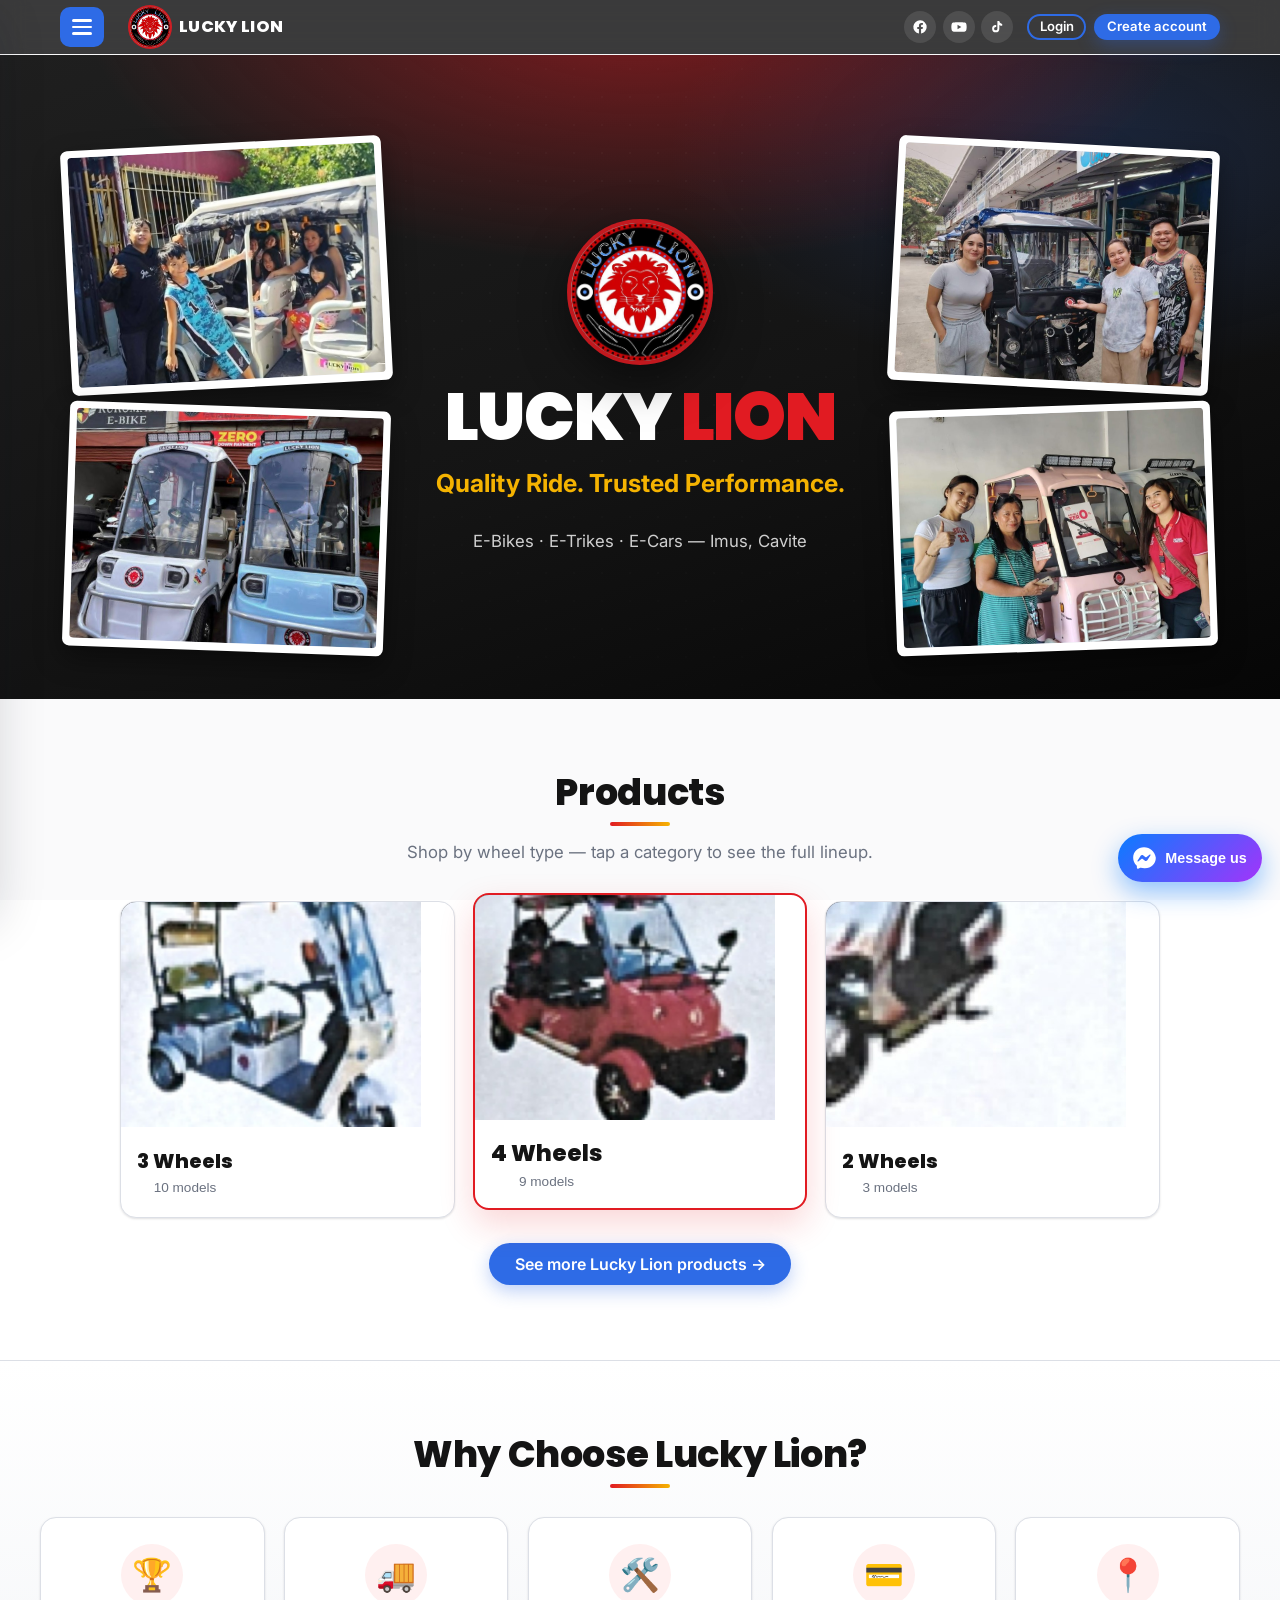
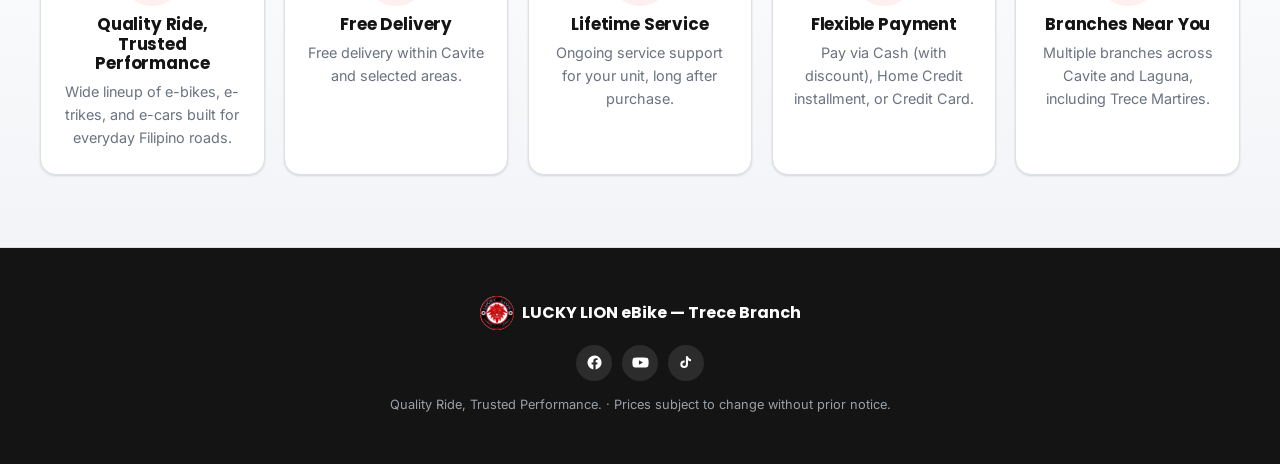
==== commit f58fa8bd: "Admin QA fix batch (9 items) incl. Trash Bin + Activity Log Implements the panel/QA feedback list: 1" ====
--- a/deploy/index.html
+++ b/deploy/index.html
@@ -10,7 +10,7 @@
   <link rel="preconnect" href="https://fonts.googleapis.com" />
   <link rel="preconnect" href="https://fonts.gstatic.com" crossorigin />
   <link href="https://fonts.googleapis.com/css2?family=Inter:wght@400;500;600;700&family=Poppins:wght@600;700;800;900&display=swap" rel="stylesheet" />
-  <link rel="stylesheet" href="css/styles.css?v=20261108a" />
+  <link rel="stylesheet" href="css/styles.css?v=20261110a" />
 </head>
 <body>
   <div id="themeDecor" aria-hidden="true"></div>
@@ -239,7 +239,7 @@
         <label>Password <input name="password" type="password" autocomplete="new-password" required minlength="4" /></label>
         <label class="checkbox chk-show"><input type="checkbox" id="signupShowPass" /> Show password</label>
         <div class="grid2">
-          <label>Phone <input name="phone" autocomplete="tel" /></label>
+          <label>Phone <input name="phone" autocomplete="tel" inputmode="numeric" /></label>
           <label>Email <input name="email" type="email" autocomplete="email" /></label>
         </div>
         <label>Address <input name="address" autocomplete="street-address" /></label>
@@ -262,10 +262,10 @@
   </div>
 
   <script src="js/config.js?v=20260827a"></script>
-  <script src="js/branches.js?v=20260917g"></script>
+  <script src="js/branches.js?v=20261110a"></script>
   <script src="js/themes.js?v=20260827a"></script>
   <script src="js/store.js?v=20260827a"></script>
-  <script src="js/api.js?v=20261012c"></script>
-  <script src="js/app.js?v=20261108a"></script>
+  <script src="js/api.js?v=20261110a"></script>
+  <script src="js/app.js?v=20261110a"></script>
 </body>
 </html>
--- a/deploy/css/styles.css
+++ b/deploy/css/styles.css
@@ -19,7 +19,8 @@
   --paper: #ffffff;
   --bg: #fafafb;
   --mist: #f2f4f7;
-  --line: #e7e9ee;
+  --line: #dcdfe6;
+  --divider: #c3c8d2;
   --muted: #6b7280;
 
   --shadow-sm: 0 1px 2px rgba(16, 24, 40, .06), 0 1px 3px rgba(16, 24, 40, .08);
@@ -492,7 +493,7 @@
 @media (max-width: 780px) { .poster-tool { grid-template-columns: 1fr; } }
 .poster-preview { background: var(--mist); border: 1px solid var(--line); border-radius: var(--r); padding: .8rem; }
 .poster-preview canvas { width: 100%; height: auto; display: block; border-radius: 10px; box-shadow: var(--shadow); background: #f4f5f7; }
-.form-group-title { font-size: .72rem; font-weight: 800; letter-spacing: .08em; text-transform: uppercase; color: var(--muted); margin: .6rem 0 -.15rem; padding-top: .5rem; border-top: 1px solid var(--line); }
+.form-group-title { font-size: .72rem; font-weight: 800; letter-spacing: .08em; text-transform: uppercase; color: var(--muted); margin: .6rem 0 -.15rem; padding-top: .5rem; border-top: 2px solid var(--divider); }
 .form-group-title:first-child { border-top: 0; padding-top: 0; margin-top: 0; }
 .form-group-title .fg-note { font-weight: 600; letter-spacing: 0; text-transform: none; color: var(--muted); opacity: .8; }
 .poster-tool textarea { resize: vertical; }
@@ -691,7 +692,14 @@
 .acc .acc-body { padding: 0 1rem 1rem; }
 
 /* customer units (add/remove) */
-.units-block { margin-top: .7rem; padding-top: .7rem; border-top: 1px solid var(--line); }
+.units-block { margin-top: .7rem; padding-top: .7rem; border-top: 2px solid var(--divider); }
+/* #8: the add-unit form sits in its own bordered, collapsible card, separate from the units list */
+.add-unit-card { margin-top: .7rem; border: 1px solid var(--divider); border-radius: 10px; background: var(--mist, #f7f8fa); overflow: hidden; }
+.add-unit-card > summary { list-style: none; cursor: pointer; display: flex; align-items: center; justify-content: space-between; gap: .5rem; padding: .6rem .8rem; font-weight: 700; font-size: .9rem; }
+.add-unit-card > summary::-webkit-details-marker { display: none; }
+.add-unit-card > summary .acc-chev { transition: transform .18s var(--ease, ease); }
+.add-unit-card[open] > summary .acc-chev { transform: rotate(180deg); }
+.add-unit-card .add-unit { padding: 0 .8rem .8rem; margin-top: 0; }
 .unit-row { display: flex; align-items: center; justify-content: space-between; gap: .5rem; background: var(--mist); border-radius: 8px; padding: .35rem .3rem .35rem .7rem; margin-bottom: .35rem; font-size: .9rem; }
 .unit-x { border: 0; background: transparent; color: var(--muted); font-size: 1.2rem; line-height: 1; cursor: pointer; width: 26px; height: 26px; border-radius: 6px; }
 .unit-x:hover { background: var(--red); color: #fff; }
@@ -1609,3 +1617,23 @@
 .mnt-article .article-maint{padding:.4rem 1rem 1rem;border-top:1px solid var(--line)}
 .mnt-article .article-maint img{max-width:100%;height:auto}
 .mnt-article .article-maint p{margin:.5rem 0}
+
+/* ===== Trash Bin + Activity Log (item 2) ===== */
+.trash-h{color:var(--muted);margin:0 0 1rem;font-size:.92rem}
+.trash-setup{background:var(--accent-soft);border:1px solid var(--line);border-radius:var(--r-sm);padding:1rem 1.1rem;color:var(--ink)}
+.trash-setup strong{display:block;margin-bottom:.3rem}
+.trash-setup code{background:var(--mist);padding:.1rem .35rem;border-radius:6px;font-size:.9em}
+.trash-row{display:flex;align-items:center;justify-content:space-between;gap:1rem;flex-wrap:wrap;
+  background:var(--paper);border:1px solid var(--line);border-radius:var(--r-sm);padding:.75rem .9rem;margin-bottom:.55rem;box-shadow:var(--shadow-sm)}
+.tr-main{display:flex;align-items:center;gap:.7rem;min-width:0}
+.tr-ic{font-size:1.4rem;flex:0 0 auto}
+.tr-label{font-weight:600;color:var(--ink);word-break:break-word}
+.tr-when{font-size:.82rem;color:var(--muted);margin-top:.1rem}
+.tr-actions{display:flex;gap:.5rem;flex:0 0 auto}
+.act-list{display:flex;flex-direction:column;gap:.1rem}
+.act-row{display:flex;align-items:flex-start;gap:.7rem;padding:.6rem .4rem;border-bottom:1px solid var(--line)}
+.act-row:last-child{border-bottom:0}
+.act-ic{font-size:1.1rem;flex:0 0 auto;width:1.6rem;text-align:center}
+.act-main{min-width:0}
+.act-text{color:var(--ink);word-break:break-word}
+.act-when{font-size:.8rem;color:var(--muted);margin-top:.1rem}
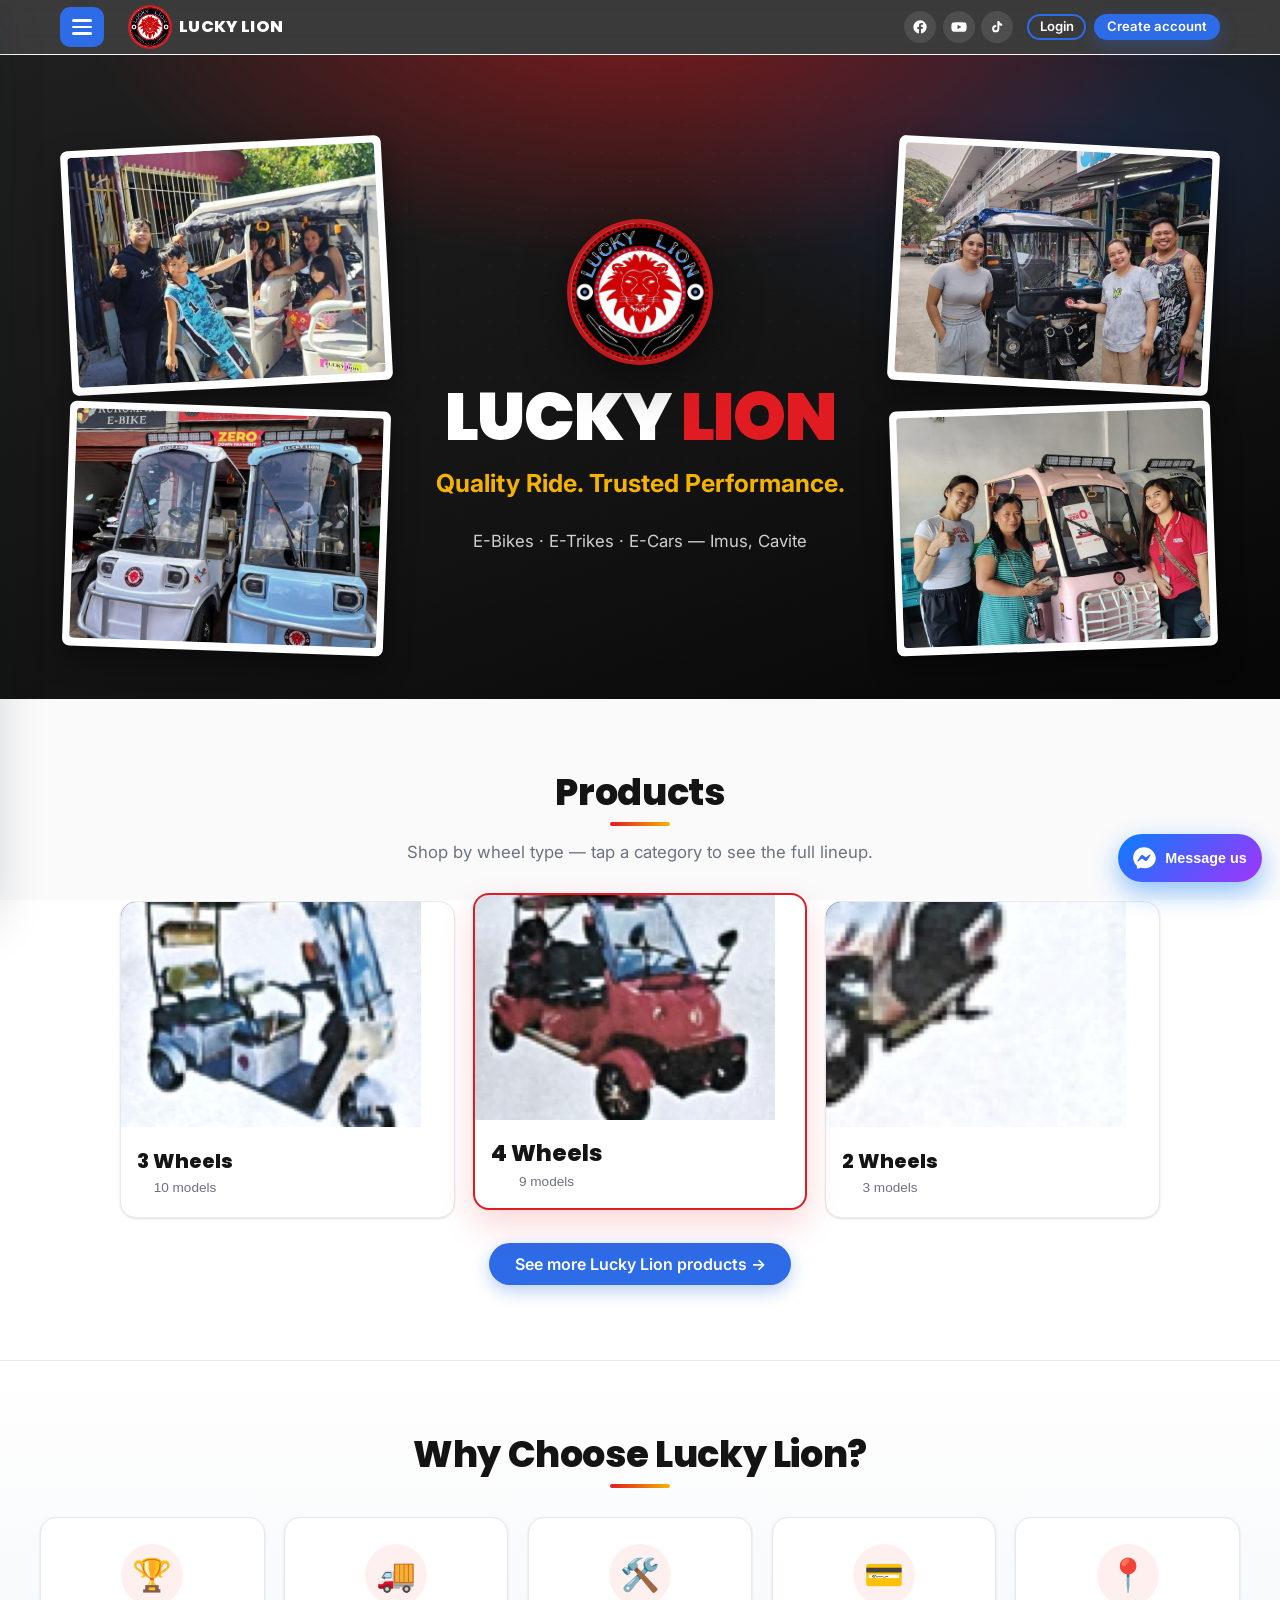
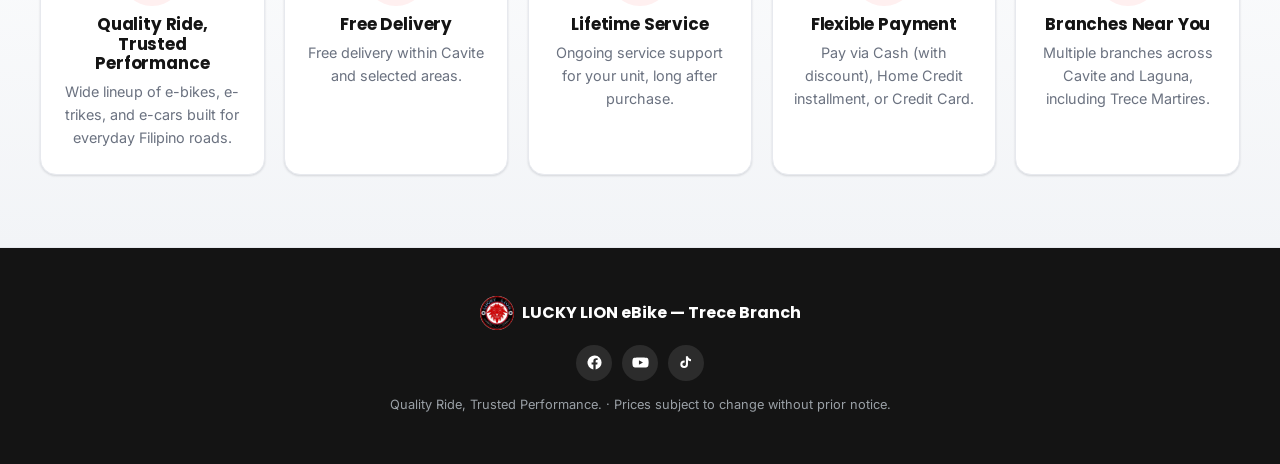
==== commit 44bc276d: "Enhancement batch (Nov 2026): colors, passwords, reviews, reports, repair details, bell - Buttons: d" ====
--- a/deploy/index.html
+++ b/deploy/index.html
@@ -10,7 +10,7 @@
   <link rel="preconnect" href="https://fonts.googleapis.com" />
   <link rel="preconnect" href="https://fonts.gstatic.com" crossorigin />
   <link href="https://fonts.googleapis.com/css2?family=Inter:wght@400;500;600;700&family=Poppins:wght@600;700;800;900&display=swap" rel="stylesheet" />
-  <link rel="stylesheet" href="css/styles.css?v=20261110a" />
+  <link rel="stylesheet" href="css/styles.css?v=20261115a" />
 </head>
 <body>
   <div id="themeDecor" aria-hidden="true"></div>
@@ -236,11 +236,12 @@
       <form id="signupForm" class="form">
         <label>Full name <input name="name" autocomplete="name" required /></label>
         <label>Username <input name="username" autocomplete="username" required /></label>
-        <label>Password <input name="password" type="password" autocomplete="new-password" required minlength="4" /></label>
+        <label>Password <input name="password" type="password" autocomplete="new-password" required minlength="8" pattern="(?=.*[A-Z])(?=.*\d).{8,}" title="At least 8 characters, with one uppercase letter and one number." /></label>
+        <p class="pw-hint">At least 8 characters, 1 uppercase letter and 1 number.</p>
         <label class="checkbox chk-show"><input type="checkbox" id="signupShowPass" /> Show password</label>
         <div class="grid2">
-          <label>Phone <input name="phone" autocomplete="tel" inputmode="numeric" /></label>
-          <label>Email <input name="email" type="email" autocomplete="email" /></label>
+          <label>Phone <input name="phone" autocomplete="tel" required /></label>
+          <label>Email <input name="email" type="email" autocomplete="email" required /></label>
         </div>
         <label>Address <input name="address" autocomplete="street-address" /></label>
         <label>Nearest branch <select name="branch" id="signupBranch" required>
@@ -262,10 +263,10 @@
   </div>
 
   <script src="js/config.js?v=20260827a"></script>
-  <script src="js/branches.js?v=20261110a"></script>
+  <script src="js/branches.js?v=20260917g"></script>
   <script src="js/themes.js?v=20260827a"></script>
   <script src="js/store.js?v=20260827a"></script>
-  <script src="js/api.js?v=20261110a"></script>
-  <script src="js/app.js?v=20261110a"></script>
+  <script src="js/api.js?v=20261115a"></script>
+  <script src="js/app.js?v=20261115a"></script>
 </body>
 </html>
--- a/deploy/css/styles.css
+++ b/deploy/css/styles.css
@@ -19,8 +19,7 @@
   --paper: #ffffff;
   --bg: #fafafb;
   --mist: #f2f4f7;
-  --line: #dcdfe6;
-  --divider: #c3c8d2;
+  --line: #e7e9ee;
   --muted: #6b7280;
 
   --shadow-sm: 0 1px 2px rgba(16, 24, 40, .06), 0 1px 3px rgba(16, 24, 40, .08);
@@ -477,6 +476,9 @@
 /* danger (delete) buttons in the models manager */
 .btn.btn-ghost.danger { color: var(--red); border-color: color-mix(in srgb, var(--red) 45%, var(--line)); }
 .btn.btn-ghost.danger:hover { background: var(--red); border-color: var(--red); color: #fff; }
+/* safety net: delete / cancel / remove actions always read red, even if the danger class is missed */
+.btn.var-del, .btn.del-user, .btn.rep-del, .btn.rep-cancel, .btn.del-model, .btn.remove-model { color: var(--red); box-shadow: inset 0 0 0 2px color-mix(in srgb, var(--red) 45%, var(--line)); }
+.btn.var-del:hover, .btn.del-user:hover, .btn.rep-del:hover, .btn.rep-cancel:hover, .btn.del-model:hover, .btn.remove-model:hover { background: var(--red); color: #fff; box-shadow: inset 0 0 0 2px var(--red); }
 /* soft-deleted models: restorable list under the manager */
 .deleted-models { margin-top: 1rem; border: 1px dashed var(--line); border-radius: var(--r-sm); background: var(--mist); }
 .deleted-models > summary { cursor: pointer; padding: .7rem .9rem; font-weight: 600; color: var(--muted); list-style: none; }
@@ -493,7 +495,7 @@
 @media (max-width: 780px) { .poster-tool { grid-template-columns: 1fr; } }
 .poster-preview { background: var(--mist); border: 1px solid var(--line); border-radius: var(--r); padding: .8rem; }
 .poster-preview canvas { width: 100%; height: auto; display: block; border-radius: 10px; box-shadow: var(--shadow); background: #f4f5f7; }
-.form-group-title { font-size: .72rem; font-weight: 800; letter-spacing: .08em; text-transform: uppercase; color: var(--muted); margin: .6rem 0 -.15rem; padding-top: .5rem; border-top: 2px solid var(--divider); }
+.form-group-title { font-size: .72rem; font-weight: 800; letter-spacing: .08em; text-transform: uppercase; color: var(--muted); margin: .6rem 0 -.15rem; padding-top: .5rem; border-top: 1px solid var(--line); }
 .form-group-title:first-child { border-top: 0; padding-top: 0; margin-top: 0; }
 .form-group-title .fg-note { font-weight: 600; letter-spacing: 0; text-transform: none; color: var(--muted); opacity: .8; }
 .poster-tool textarea { resize: vertical; }
@@ -633,7 +635,7 @@
 .panel-title { font-size: 1.4rem; font-weight: 800; margin-bottom: .3rem; }
 .panel-sub { color: var(--muted); margin: 0 0 1.2rem; font-size: .9rem; }
 .tip-cat { margin-bottom: 1.4rem; }
-.tip-cat h4 { color: var(--red); font-size: 1.05rem; margin-bottom: .5rem; }
+.tip-cat h4 { color: var(--ink); font-size: 1.05rem; margin-bottom: .5rem; }
 .tip-cat ul { margin: 0; padding-left: 1.15rem; }
 .tip-cat li { margin-bottom: .45rem; }
 .banner { background: #fff8e6; border: 1px solid #f2d488; color: #8a5a00; border-radius: var(--r-sm); padding: .85rem 1rem; font-size: .87rem; margin-bottom: 1.2rem; }
@@ -692,14 +694,7 @@
 .acc .acc-body { padding: 0 1rem 1rem; }
 
 /* customer units (add/remove) */
-.units-block { margin-top: .7rem; padding-top: .7rem; border-top: 2px solid var(--divider); }
-/* #8: the add-unit form sits in its own bordered, collapsible card, separate from the units list */
-.add-unit-card { margin-top: .7rem; border: 1px solid var(--divider); border-radius: 10px; background: var(--mist, #f7f8fa); overflow: hidden; }
-.add-unit-card > summary { list-style: none; cursor: pointer; display: flex; align-items: center; justify-content: space-between; gap: .5rem; padding: .6rem .8rem; font-weight: 700; font-size: .9rem; }
-.add-unit-card > summary::-webkit-details-marker { display: none; }
-.add-unit-card > summary .acc-chev { transition: transform .18s var(--ease, ease); }
-.add-unit-card[open] > summary .acc-chev { transform: rotate(180deg); }
-.add-unit-card .add-unit { padding: 0 .8rem .8rem; margin-top: 0; }
+.units-block { margin-top: .7rem; padding-top: .7rem; border-top: 1px solid var(--line); }
 .unit-row { display: flex; align-items: center; justify-content: space-between; gap: .5rem; background: var(--mist); border-radius: 8px; padding: .35rem .3rem .35rem .7rem; margin-bottom: .35rem; font-size: .9rem; }
 .unit-x { border: 0; background: transparent; color: var(--muted); font-size: 1.2rem; line-height: 1; cursor: pointer; width: 26px; height: 26px; border-radius: 6px; }
 .unit-x:hover { background: var(--red); color: #fff; }
@@ -1618,22 +1613,34 @@
 .mnt-article .article-maint img{max-width:100%;height:auto}
 .mnt-article .article-maint p{margin:.5rem 0}
 
-/* ===== Trash Bin + Activity Log (item 2) ===== */
-.trash-h{color:var(--muted);margin:0 0 1rem;font-size:.92rem}
-.trash-setup{background:var(--accent-soft);border:1px solid var(--line);border-radius:var(--r-sm);padding:1rem 1.1rem;color:var(--ink)}
-.trash-setup strong{display:block;margin-bottom:.3rem}
-.trash-setup code{background:var(--mist);padding:.1rem .35rem;border-radius:6px;font-size:.9em}
-.trash-row{display:flex;align-items:center;justify-content:space-between;gap:1rem;flex-wrap:wrap;
-  background:var(--paper);border:1px solid var(--line);border-radius:var(--r-sm);padding:.75rem .9rem;margin-bottom:.55rem;box-shadow:var(--shadow-sm)}
-.tr-main{display:flex;align-items:center;gap:.7rem;min-width:0}
-.tr-ic{font-size:1.4rem;flex:0 0 auto}
-.tr-label{font-weight:600;color:var(--ink);word-break:break-word}
-.tr-when{font-size:.82rem;color:var(--muted);margin-top:.1rem}
-.tr-actions{display:flex;gap:.5rem;flex:0 0 auto}
-.act-list{display:flex;flex-direction:column;gap:.1rem}
-.act-row{display:flex;align-items:flex-start;gap:.7rem;padding:.6rem .4rem;border-bottom:1px solid var(--line)}
-.act-row:last-child{border-bottom:0}
-.act-ic{font-size:1.1rem;flex:0 0 auto;width:1.6rem;text-align:center}
-.act-main{min-width:0}
-.act-text{color:var(--ink);word-break:break-word}
-.act-when{font-size:.8rem;color:var(--muted);margin-top:.1rem}
+/* ---- Nov-2026 enhancements ---- */
+/* password hint + auto/manual temp-password toggle (staff create user) */
+.pw-hint { color: var(--muted); font-size: .72rem; margin: .3rem 0 0; }
+.pw-field { display: flex; flex-direction: column; gap: .35rem; }
+.pw-field-label { font-weight: 600; font-size: .85rem; }
+.pw-mode { display: flex; gap: 1.1rem; flex-wrap: wrap; }
+.pw-mode .checkbox { font-weight: 500; }
+.pw-auto { display: flex; gap: .4rem; align-items: stretch; }
+.pw-auto input { flex: 1 1 auto; min-width: 0; font-family: ui-monospace, Menlo, monospace; letter-spacing: 1px; font-weight: 600; }
+.pw-copied { color: #16a34a; font-size: .72rem; margin: .2rem 0 0; }
+/* "Other…" spec text input shown when a motor/battery dropdown picks Other */
+.spec-other { margin-top: .35rem; }
+/* star rating (customer review) */
+.stars { display: inline-flex; gap: .15rem; font-size: 1.35rem; line-height: 1; }
+.stars .star { cursor: pointer; color: #d6d8de; background: none; border: 0; padding: 0; transition: color .12s var(--ease), transform .12s var(--ease); }
+.stars .star.on { color: #f5b301; }
+.stars .star:hover { transform: scale(1.15); }
+.stars.ro .star { cursor: default; font-size: 1.05rem; }
+.review-box { border: 1px solid var(--line); border-radius: var(--r); padding: .75rem .9rem; margin-top: .6rem; background: var(--mist); }
+.review-box h5 { margin: 0 0 .4rem; font-size: .9rem; }
+.review-done { color: #16a34a; font-weight: 600; font-size: .82rem; }
+.review-ro { margin-top: .5rem; }
+.review-ro .r-cmt { color: var(--muted); font-size: .85rem; margin-top: .25rem; }
+/* export menu (reports) */
+.export-wrap { position: relative; display: inline-block; }
+.export-menu { position: absolute; right: 0; top: calc(100% + 6px); background: #fff; border: 1px solid var(--line); border-radius: var(--r); box-shadow: var(--shadow); padding: .35rem; min-width: 150px; z-index: 40; }
+.export-menu button { display: block; width: 100%; text-align: left; background: none; border: 0; padding: .5rem .65rem; border-radius: var(--r-sm); cursor: pointer; font: inherit; }
+.export-menu button:hover { background: var(--accent-soft); color: var(--accent-dark); }
+/* reviews board (admin) */
+.reviews-filters { display: flex; gap: .8rem; flex-wrap: wrap; align-items: end; margin-bottom: .9rem; }
+.rev-stars { color: #f5b301; white-space: nowrap; }
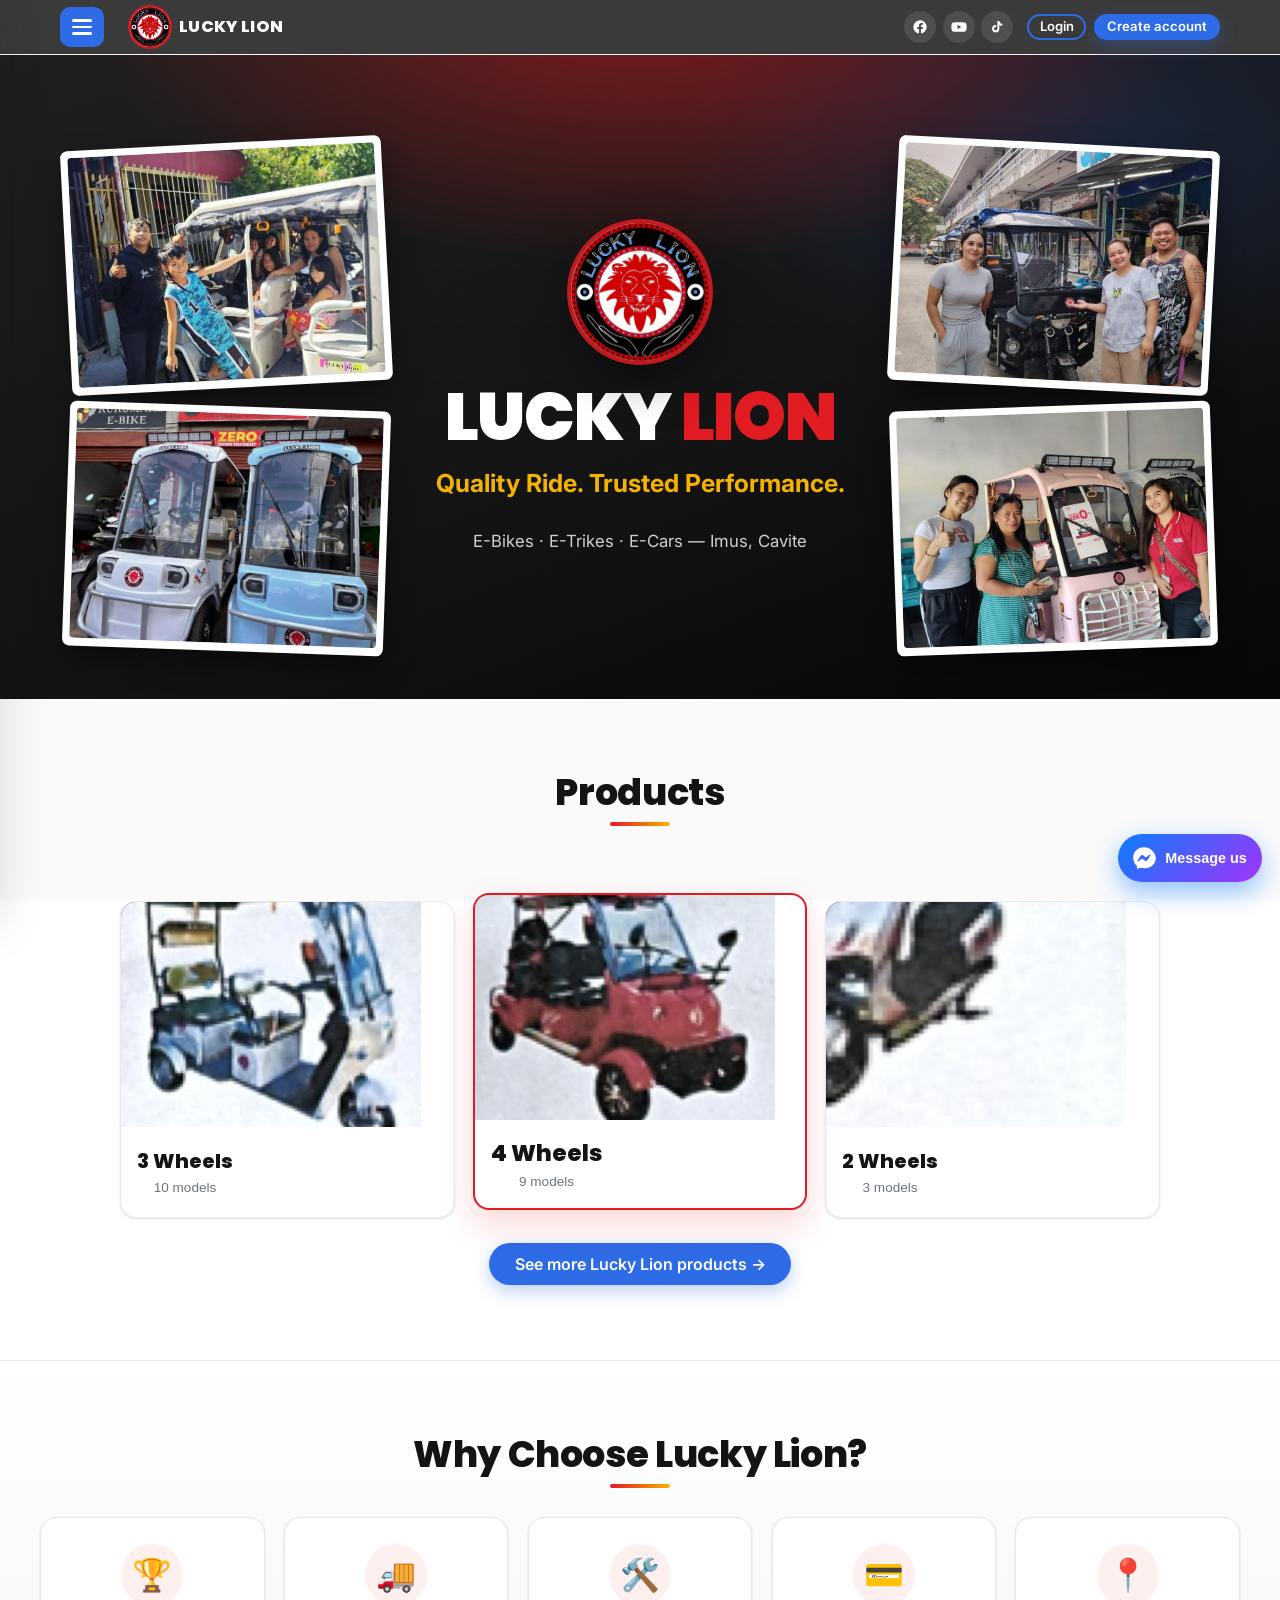
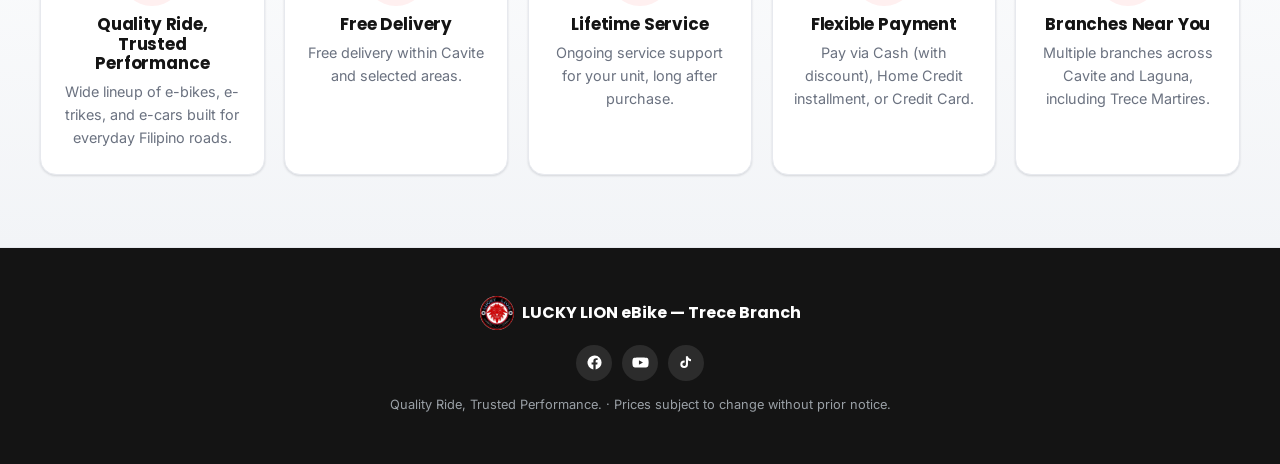
==== commit 50d51949: "Merge security fixes (bcrypt + one-admin) into the Nov-2026 enhancement batch Combines reviews/color" ====
--- a/deploy/index.html
+++ b/deploy/index.html
@@ -10,7 +10,7 @@
   <link rel="preconnect" href="https://fonts.googleapis.com" />
   <link rel="preconnect" href="https://fonts.gstatic.com" crossorigin />
   <link href="https://fonts.googleapis.com/css2?family=Inter:wght@400;500;600;700&family=Poppins:wght@600;700;800;900&display=swap" rel="stylesheet" />
-  <link rel="stylesheet" href="css/styles.css?v=20261115a" />
+  <link rel="stylesheet" href="css/styles.css?v=20261119b" />
 </head>
 <body>
   <div id="themeDecor" aria-hidden="true"></div>
@@ -213,7 +213,6 @@
         <p class="form-error hidden" id="loginError"></p>
         <button type="submit" class="btn btn-primary full">Login</button>
       </form>
-      <p class="demo-hint">Demo — customer: <code>user / user123</code> · staff: <code>staff / staff123</code> · admin: <code>admin / admin123</code></p>
     </div>
   </div>
 
@@ -266,7 +265,7 @@
   <script src="js/branches.js?v=20260917g"></script>
   <script src="js/themes.js?v=20260827a"></script>
   <script src="js/store.js?v=20260827a"></script>
-  <script src="js/api.js?v=20261115a"></script>
-  <script src="js/app.js?v=20261115a"></script>
+  <script src="js/api.js?v=20261119b"></script>
+  <script src="js/app.js?v=20261119b"></script>
 </body>
 </html>
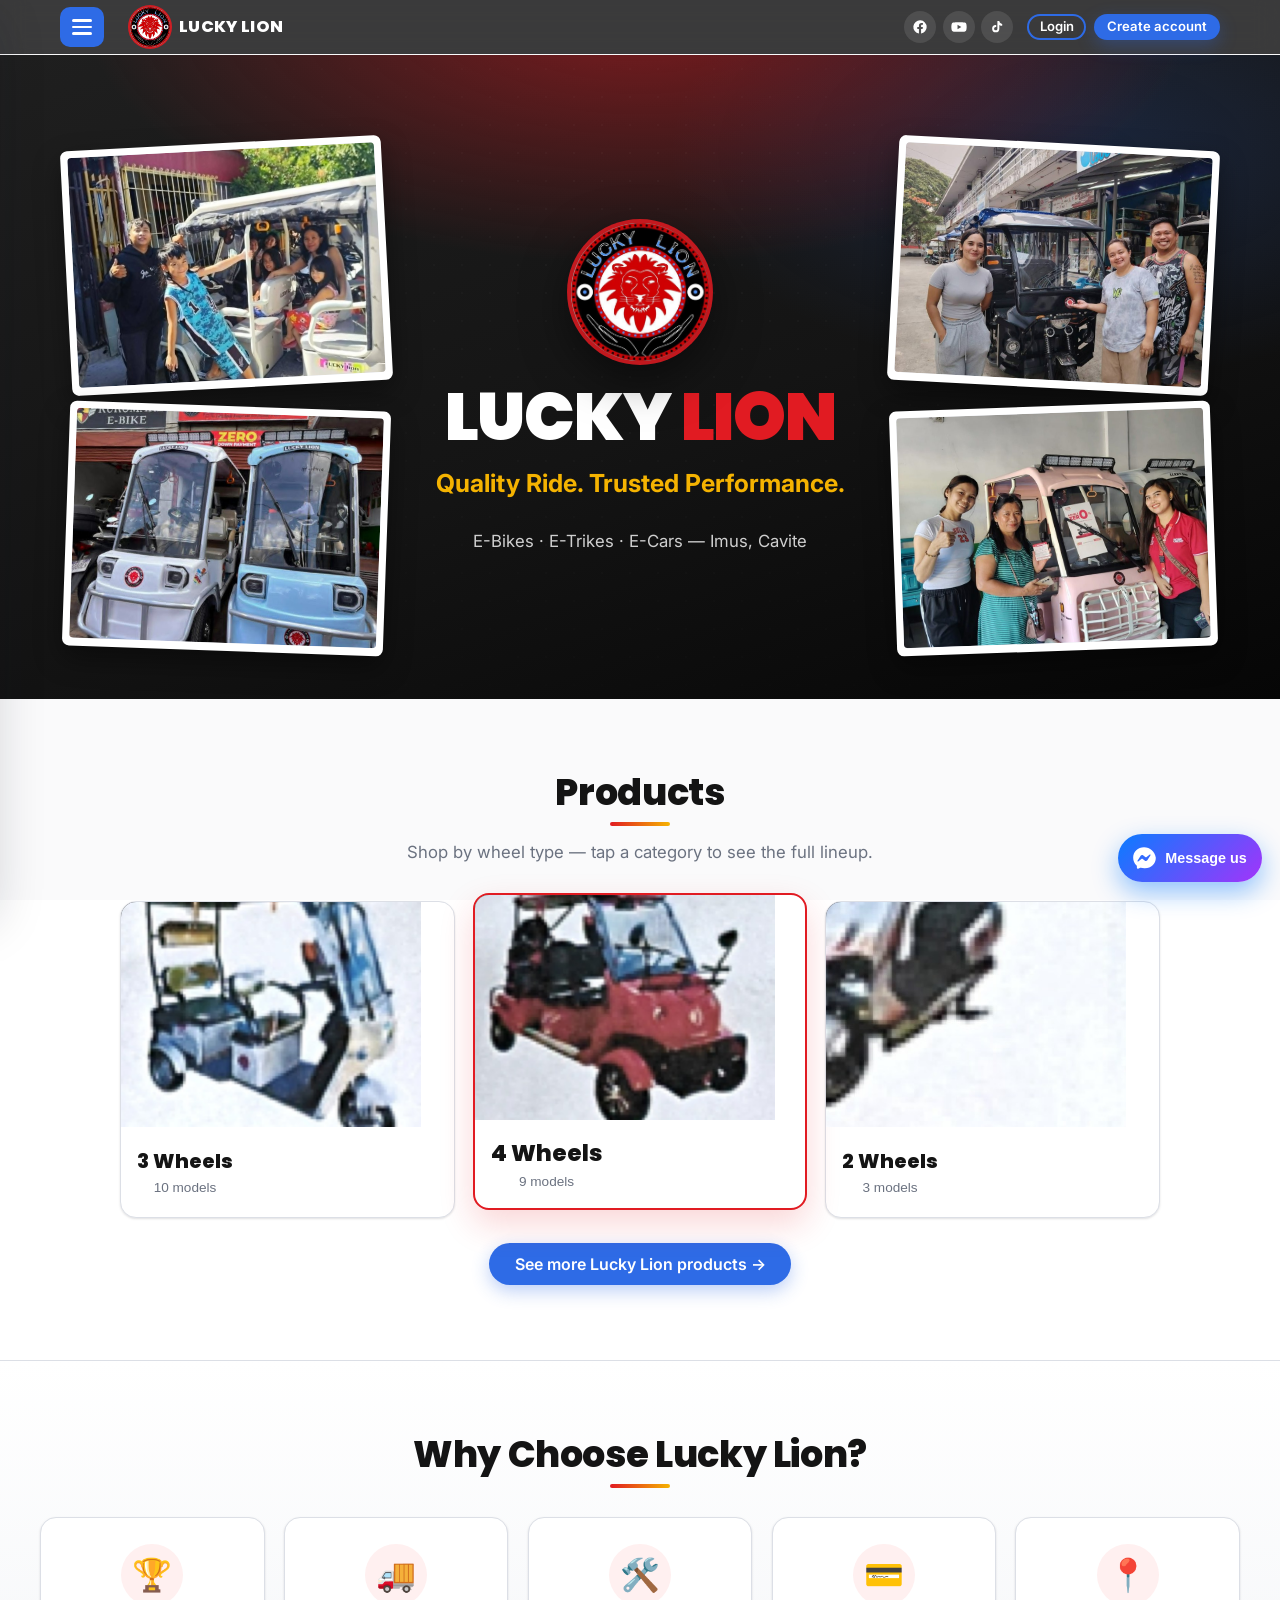
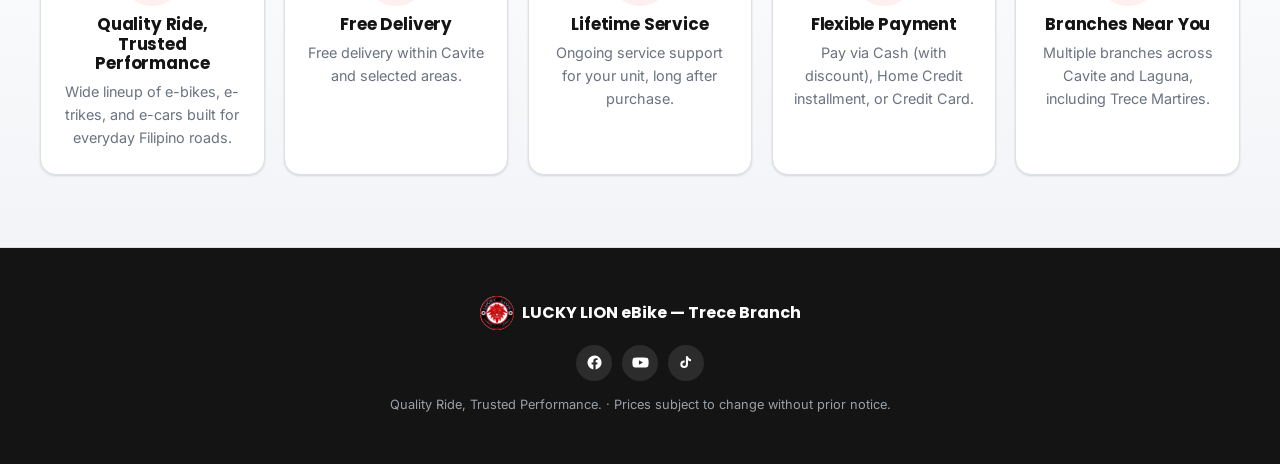
==== commit ee378870: "Merge admin-QA batch (9 items + Trash Bin + Activity Log) into main Brings changes/admin-fixes (f58f" ====
--- a/deploy/index.html
+++ b/deploy/index.html
@@ -10,7 +10,7 @@
   <link rel="preconnect" href="https://fonts.googleapis.com" />
   <link rel="preconnect" href="https://fonts.gstatic.com" crossorigin />
   <link href="https://fonts.googleapis.com/css2?family=Inter:wght@400;500;600;700&family=Poppins:wght@600;700;800;900&display=swap" rel="stylesheet" />
-  <link rel="stylesheet" href="css/styles.css?v=20261119b" />
+  <link rel="stylesheet" href="css/styles.css?v=20261119c" />
 </head>
 <body>
   <div id="themeDecor" aria-hidden="true"></div>
@@ -239,8 +239,8 @@
         <p class="pw-hint">At least 8 characters, 1 uppercase letter and 1 number.</p>
         <label class="checkbox chk-show"><input type="checkbox" id="signupShowPass" /> Show password</label>
         <div class="grid2">
-          <label>Phone <input name="phone" autocomplete="tel" required /></label>
-          <label>Email <input name="email" type="email" autocomplete="email" required /></label>
+          <label>Phone <input name="phone" autocomplete="tel" inputmode="numeric" /></label>
+          <label>Email <input name="email" type="email" autocomplete="email" /></label>
         </div>
         <label>Address <input name="address" autocomplete="street-address" /></label>
         <label>Nearest branch <select name="branch" id="signupBranch" required>
@@ -262,10 +262,10 @@
   </div>
 
   <script src="js/config.js?v=20260827a"></script>
-  <script src="js/branches.js?v=20260917g"></script>
+  <script src="js/branches.js?v=20261119c"></script>
   <script src="js/themes.js?v=20260827a"></script>
   <script src="js/store.js?v=20260827a"></script>
-  <script src="js/api.js?v=20261119b"></script>
-  <script src="js/app.js?v=20261119b"></script>
+  <script src="js/api.js?v=20261119c"></script>
+  <script src="js/app.js?v=20261119c"></script>
 </body>
 </html>
--- a/deploy/css/styles.css
+++ b/deploy/css/styles.css
@@ -19,7 +19,8 @@
   --paper: #ffffff;
   --bg: #fafafb;
   --mist: #f2f4f7;
-  --line: #e7e9ee;
+  --line: #dcdfe6;
+  --divider: #c3c8d2;
   --muted: #6b7280;
 
   --shadow-sm: 0 1px 2px rgba(16, 24, 40, .06), 0 1px 3px rgba(16, 24, 40, .08);
@@ -495,7 +496,7 @@
 @media (max-width: 780px) { .poster-tool { grid-template-columns: 1fr; } }
 .poster-preview { background: var(--mist); border: 1px solid var(--line); border-radius: var(--r); padding: .8rem; }
 .poster-preview canvas { width: 100%; height: auto; display: block; border-radius: 10px; box-shadow: var(--shadow); background: #f4f5f7; }
-.form-group-title { font-size: .72rem; font-weight: 800; letter-spacing: .08em; text-transform: uppercase; color: var(--muted); margin: .6rem 0 -.15rem; padding-top: .5rem; border-top: 1px solid var(--line); }
+.form-group-title { font-size: .72rem; font-weight: 800; letter-spacing: .08em; text-transform: uppercase; color: var(--muted); margin: .6rem 0 -.15rem; padding-top: .5rem; border-top: 2px solid var(--divider); }
 .form-group-title:first-child { border-top: 0; padding-top: 0; margin-top: 0; }
 .form-group-title .fg-note { font-weight: 600; letter-spacing: 0; text-transform: none; color: var(--muted); opacity: .8; }
 .poster-tool textarea { resize: vertical; }
@@ -694,7 +695,14 @@
 .acc .acc-body { padding: 0 1rem 1rem; }
 
 /* customer units (add/remove) */
-.units-block { margin-top: .7rem; padding-top: .7rem; border-top: 1px solid var(--line); }
+.units-block { margin-top: .7rem; padding-top: .7rem; border-top: 2px solid var(--divider); }
+/* #8: the add-unit form sits in its own bordered, collapsible card, separate from the units list */
+.add-unit-card { margin-top: .7rem; border: 1px solid var(--divider); border-radius: 10px; background: var(--mist, #f7f8fa); overflow: hidden; }
+.add-unit-card > summary { list-style: none; cursor: pointer; display: flex; align-items: center; justify-content: space-between; gap: .5rem; padding: .6rem .8rem; font-weight: 700; font-size: .9rem; }
+.add-unit-card > summary::-webkit-details-marker { display: none; }
+.add-unit-card > summary .acc-chev { transition: transform .18s var(--ease, ease); }
+.add-unit-card[open] > summary .acc-chev { transform: rotate(180deg); }
+.add-unit-card .add-unit { padding: 0 .8rem .8rem; margin-top: 0; }
 .unit-row { display: flex; align-items: center; justify-content: space-between; gap: .5rem; background: var(--mist); border-radius: 8px; padding: .35rem .3rem .35rem .7rem; margin-bottom: .35rem; font-size: .9rem; }
 .unit-x { border: 0; background: transparent; color: var(--muted); font-size: 1.2rem; line-height: 1; cursor: pointer; width: 26px; height: 26px; border-radius: 6px; }
 .unit-x:hover { background: var(--red); color: #fff; }
@@ -1644,3 +1652,22 @@
 /* reviews board (admin) */
 .reviews-filters { display: flex; gap: .8rem; flex-wrap: wrap; align-items: end; margin-bottom: .9rem; }
 .rev-stars { color: #f5b301; white-space: nowrap; }
+/* ===== Trash Bin + Activity Log (item 2) ===== */
+.trash-h{color:var(--muted);margin:0 0 1rem;font-size:.92rem}
+.trash-setup{background:var(--accent-soft);border:1px solid var(--line);border-radius:var(--r-sm);padding:1rem 1.1rem;color:var(--ink)}
+.trash-setup strong{display:block;margin-bottom:.3rem}
+.trash-setup code{background:var(--mist);padding:.1rem .35rem;border-radius:6px;font-size:.9em}
+.trash-row{display:flex;align-items:center;justify-content:space-between;gap:1rem;flex-wrap:wrap;
+  background:var(--paper);border:1px solid var(--line);border-radius:var(--r-sm);padding:.75rem .9rem;margin-bottom:.55rem;box-shadow:var(--shadow-sm)}
+.tr-main{display:flex;align-items:center;gap:.7rem;min-width:0}
+.tr-ic{font-size:1.4rem;flex:0 0 auto}
+.tr-label{font-weight:600;color:var(--ink);word-break:break-word}
+.tr-when{font-size:.82rem;color:var(--muted);margin-top:.1rem}
+.tr-actions{display:flex;gap:.5rem;flex:0 0 auto}
+.act-list{display:flex;flex-direction:column;gap:.1rem}
+.act-row{display:flex;align-items:flex-start;gap:.7rem;padding:.6rem .4rem;border-bottom:1px solid var(--line)}
+.act-row:last-child{border-bottom:0}
+.act-ic{font-size:1.1rem;flex:0 0 auto;width:1.6rem;text-align:center}
+.act-main{min-width:0}
+.act-text{color:var(--ink);word-break:break-word}
+.act-when{font-size:.8rem;color:var(--muted);margin-top:.1rem}
